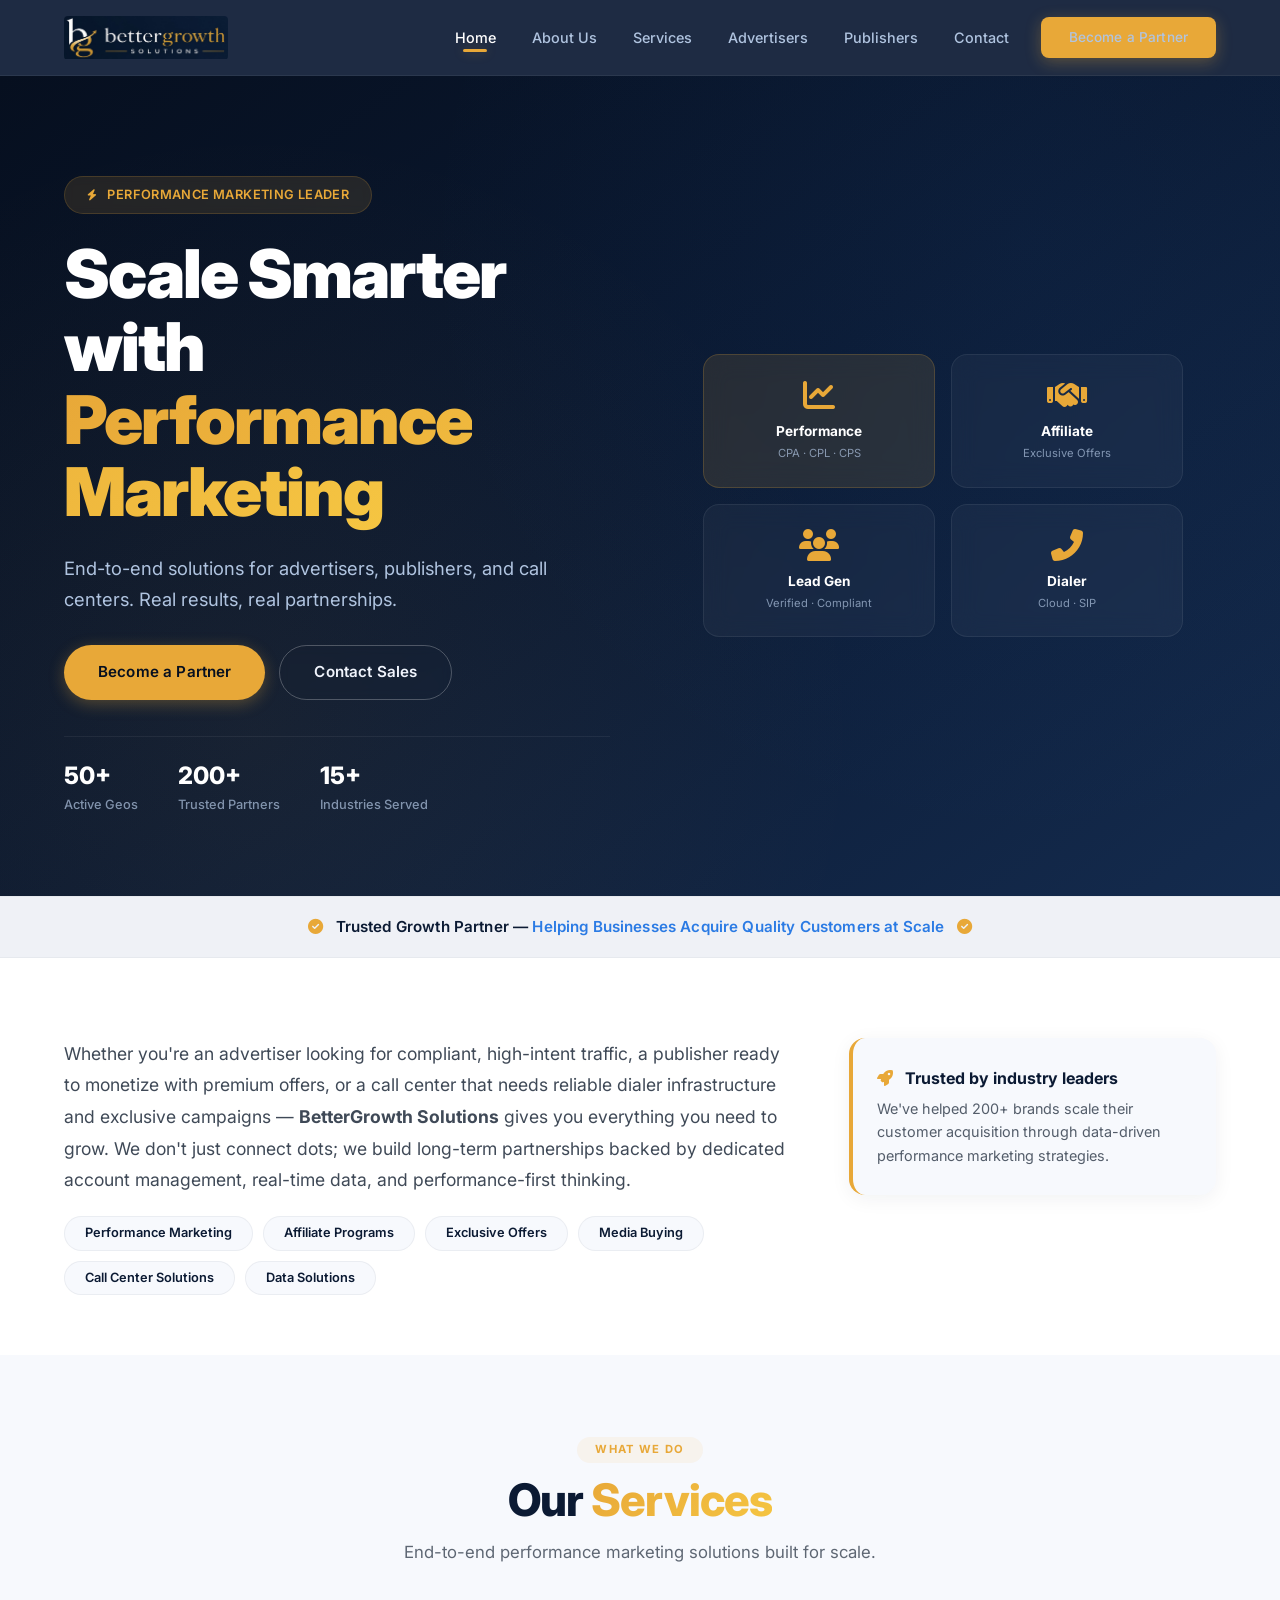
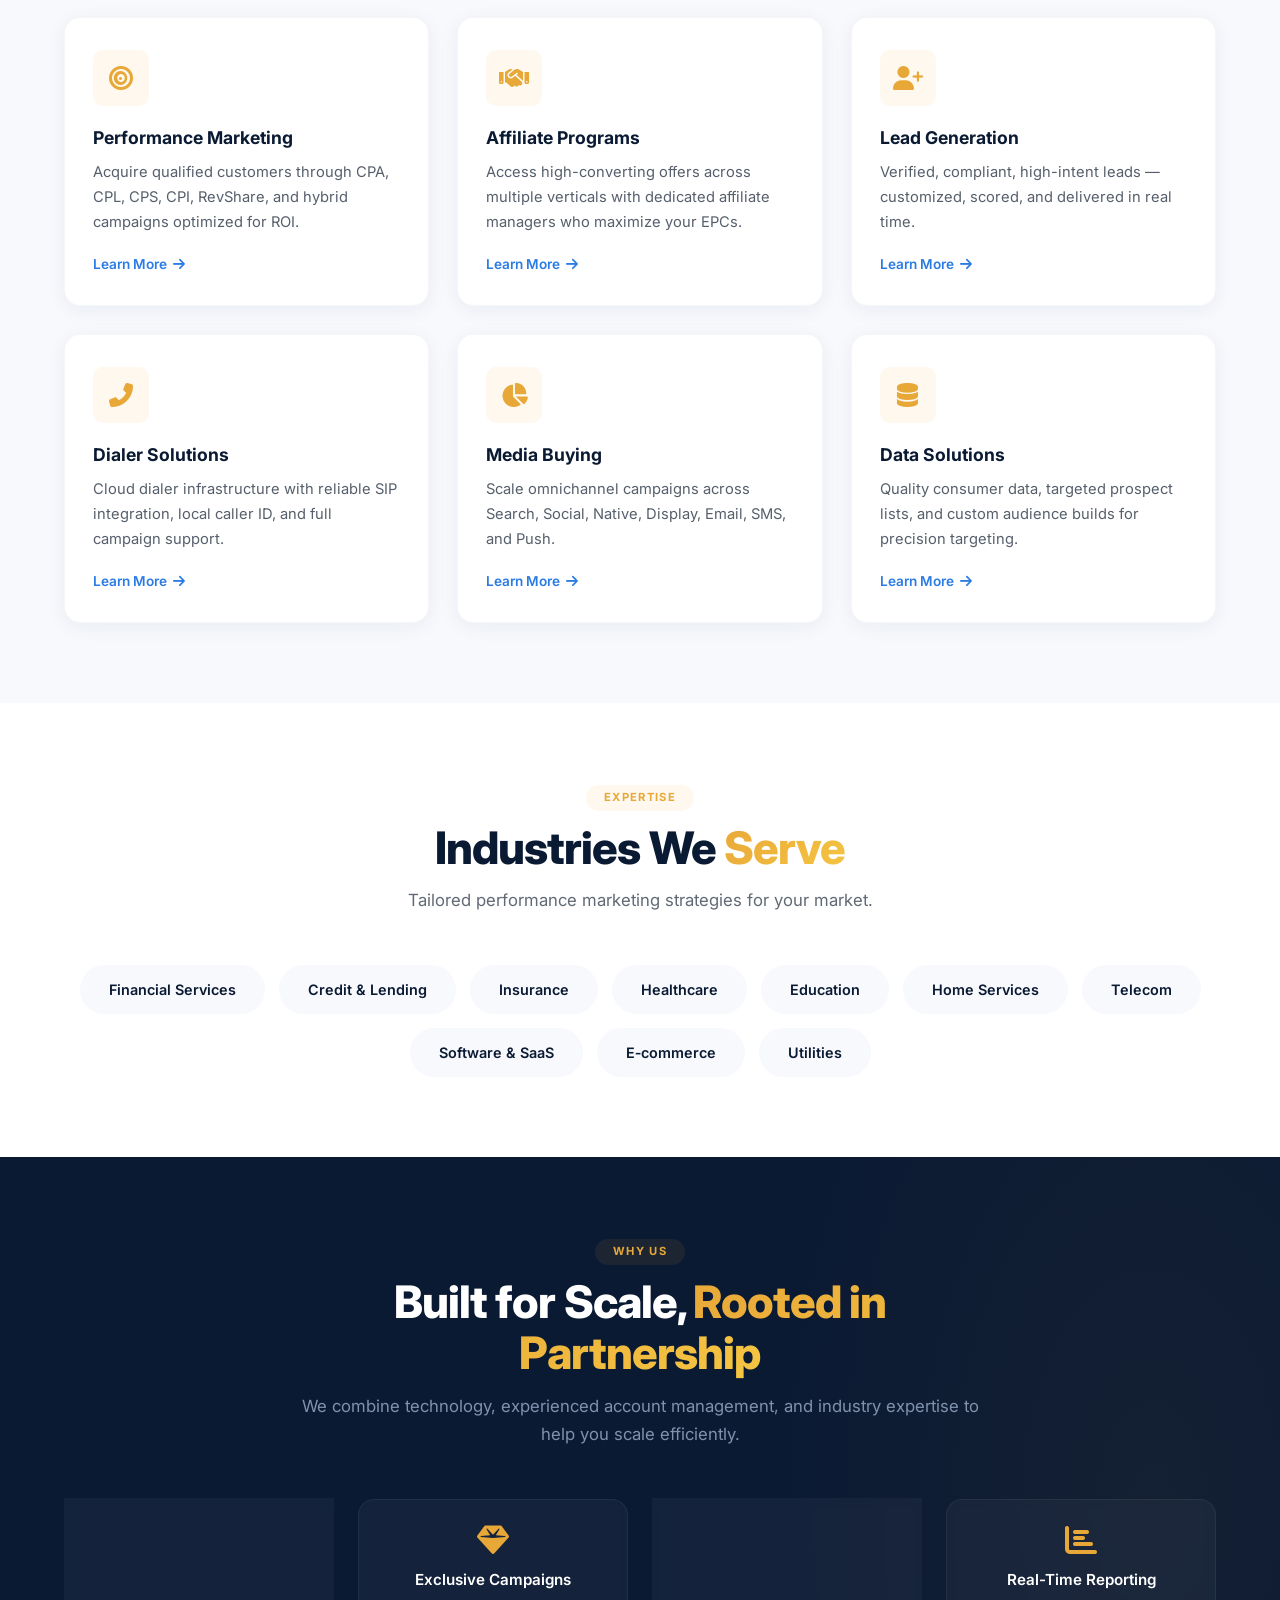
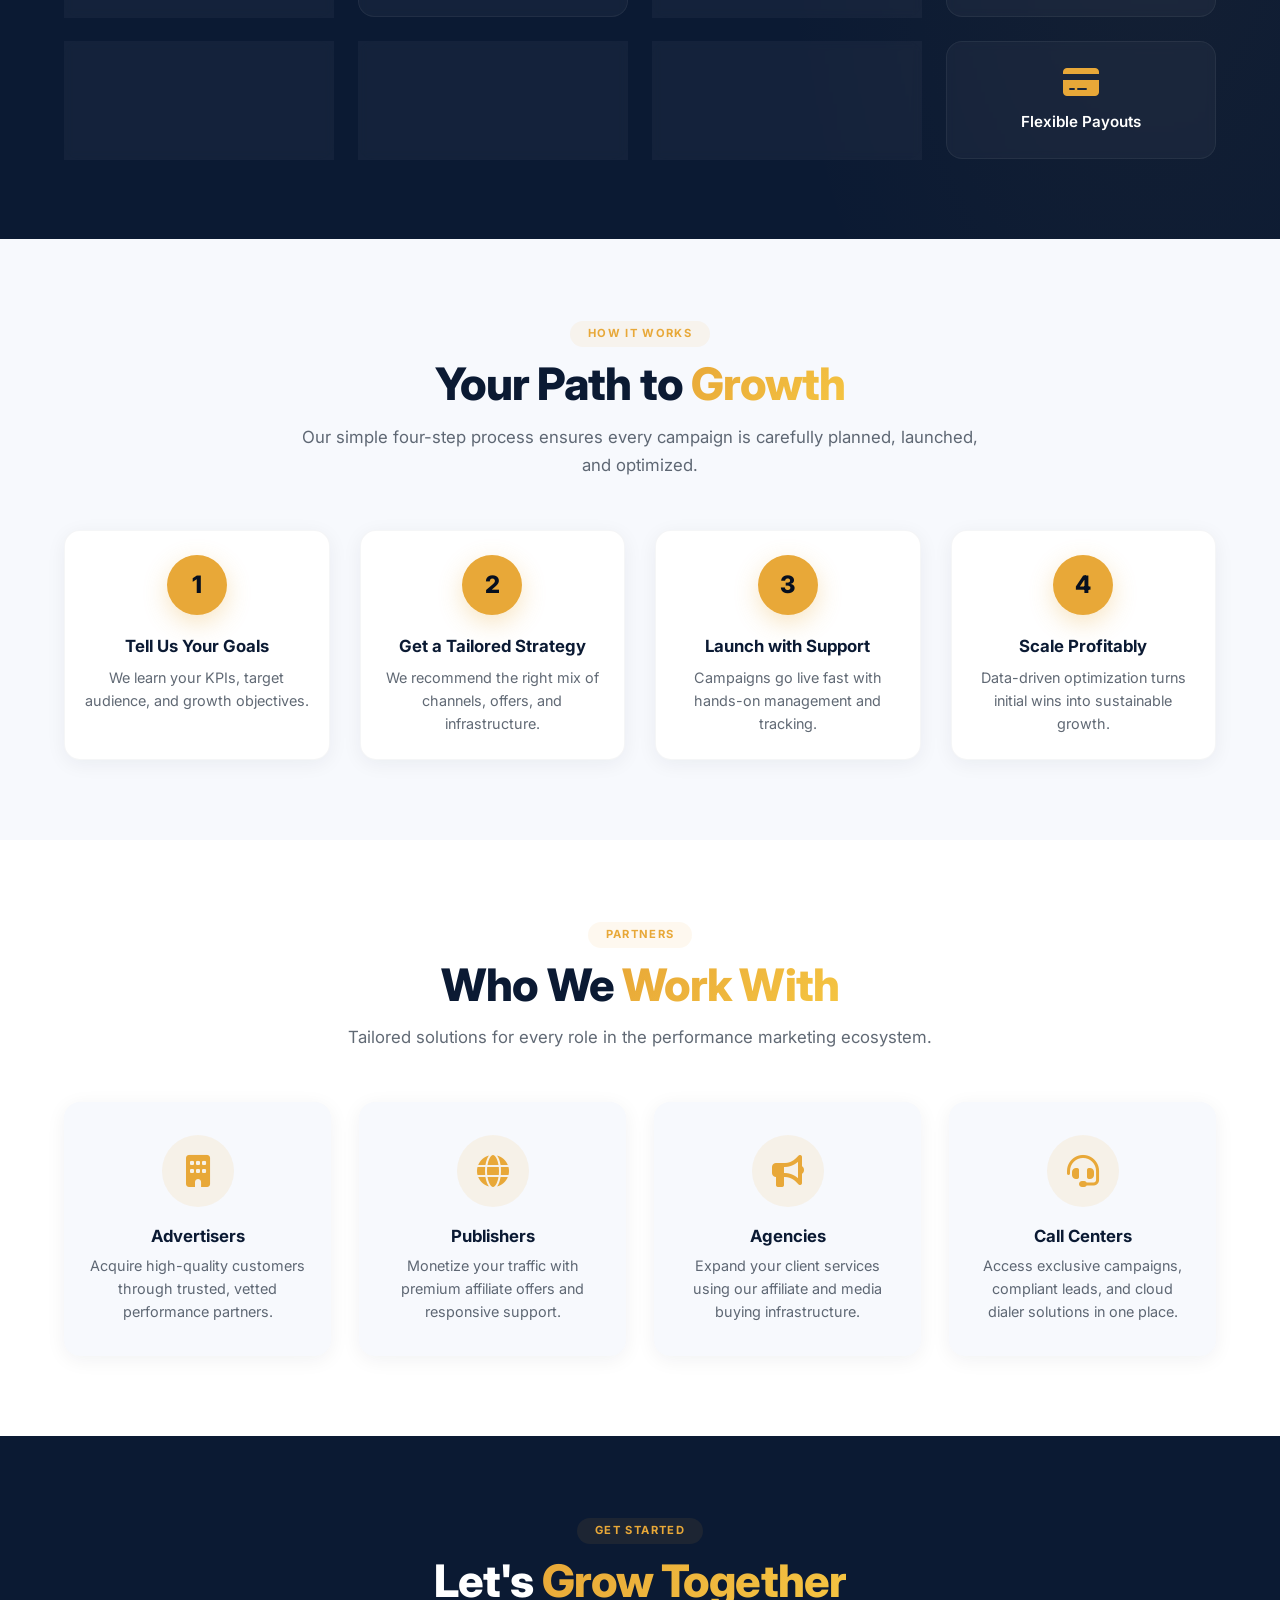
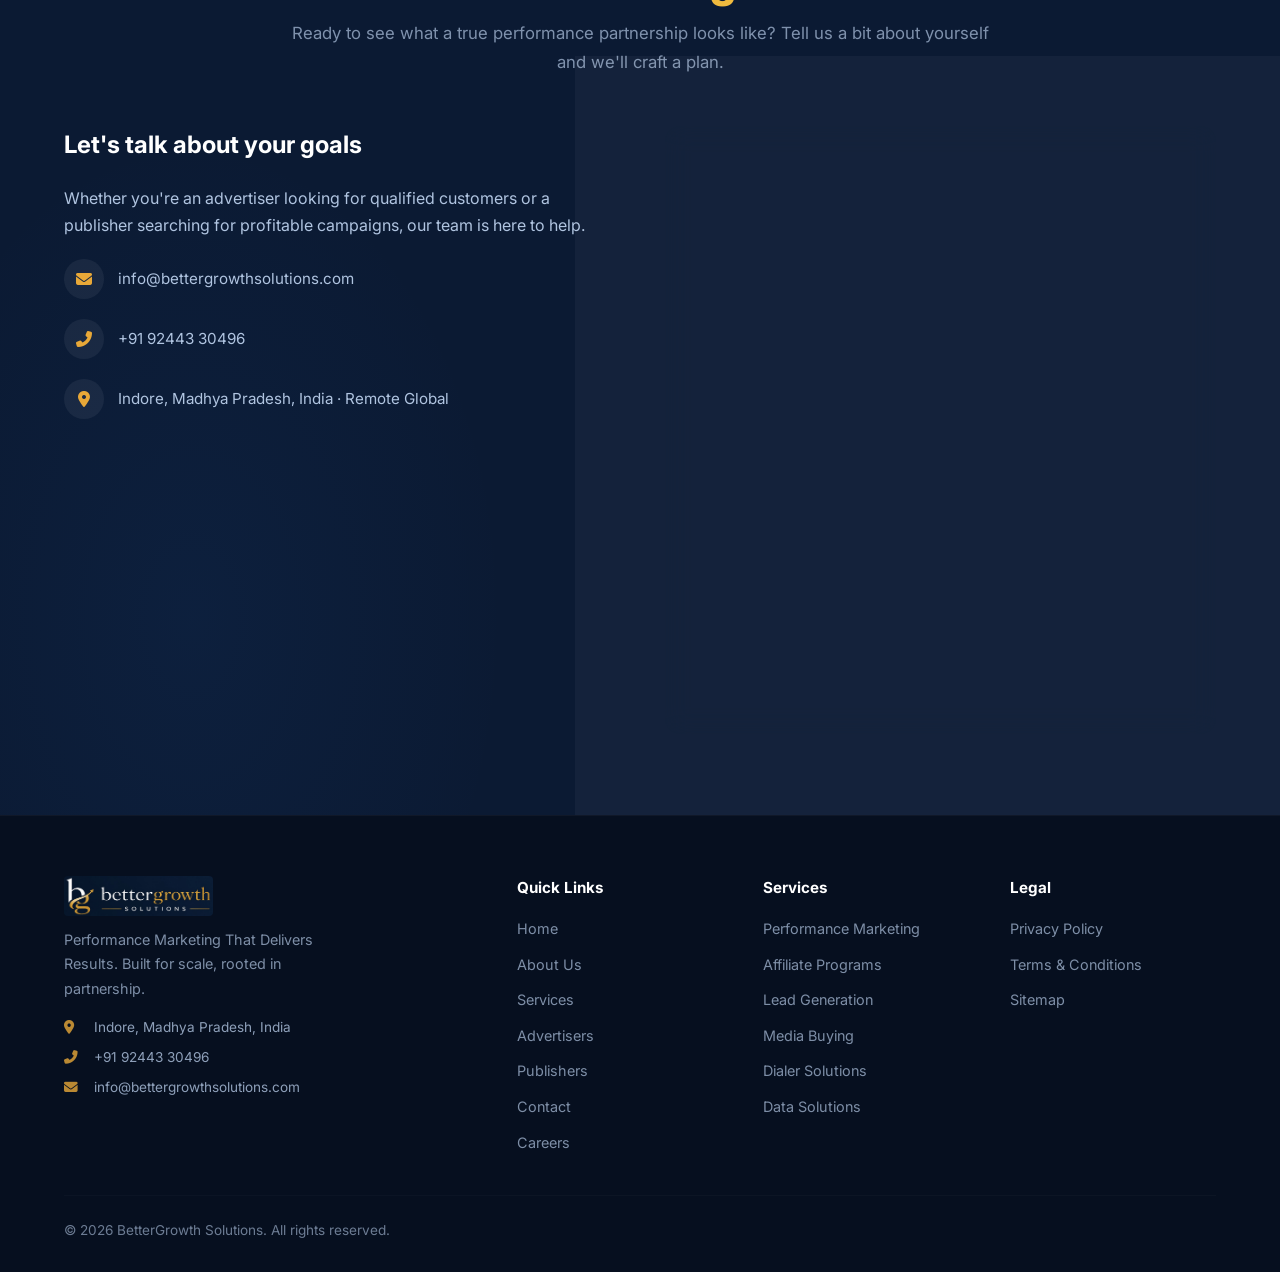
==== index.html @ 6a9c1a94 "Update index.html" ====
<!DOCTYPE html>
<html lang="en">
<head>
    <meta charset="UTF-8" />
    <meta name="viewport" content="width=device-width, initial-scale=1.0" />
    <title>Performance Marketing Agency | BetterGrowth Solutions – CPA, CPL, Lead Generation </title>
    <link rel="preconnect" href="https://fonts.googleapis.com" />
    


     <meta name="description" content="BetterGrowth Solutions is a performance marketing agency specializing in CPA, CPL, lead generation, affiliate programs, and media buying. Scale your customer acquisition with data-driven campaigns." />
    <meta name="keywords" content="performance marketing, CPA marketing, CPL campaigns, lead generation, affiliate marketing, media buying, digital marketing agency, customer acquisition, BetterGrowth Solutions" />
    <meta name="author" content="BetterGrowth Solutions" />
    <meta name="robots" content="index, follow, max-snippet:-1, max-image-preview:large, max-video-preview:-1" />
    
    <!-- ============================================================
    FONTS
    ============================================================ -->
    <link rel="preconnect" href="https://fonts.googleapis.com" />
    <link rel="preconnect" href="https://fonts.gstatic.com" crossorigin />
    <link href="https://fonts.googleapis.com/css2?family=Inter:opsz,wght@14..32,400;14..32,500;14..32,600;14..32,700;14..32,800;14..32,900&display=swap" rel="stylesheet" />
    <link rel="stylesheet" href="https://cdnjs.cloudflare.com/ajax/libs/font-awesome/6.5.0/css/all.min.css" />

    <!-- ============================================================
    FAVICON & THEME
    ============================================================ -->
    <link rel="icon" href="bettergrowthsolutions.jpg" type="image/jpeg" />
    <link rel="apple-touch-icon" href="bettergrowthsolutions.jpg" />
    <meta name="theme-color" content="#0f1f3d" />

    <!-- ============================================================
    OPEN GRAPH / SOCIAL
    ============================================================ -->
    <meta property="og:type" content="website" />
    <meta property="og:title" content="Free Credit Score Check & Adviser Match | BetterGrowth Solutions" />
    <meta property="og:description" content="Understand where your credit stands and get matched with the right adviser in minutes. Credit repair, debt settlement, and home services — USA & UK." />
    <meta property="og:url" content="https://bettergrowthsolutions.com/" />
    <meta property="og:site_name" content="BetterGrowth Solutions" />
    <meta property="og:image" content="https://bettergrowthsolutions.com/bettergrowthsolutions.jpg" />
    <meta property="og:image:width" content="1200" />
    <meta property="og:image:height" content="630" />
    <meta property="og:image:alt" content="BetterGrowth Solutions – Credit help made clear" />
    <meta property="og:locale" content="en_US" />
    <meta property="og:locale:alternate" content="en_GB" />

    <!-- ============================================================
    TWITTER / X CARD
    ============================================================ -->
    <meta name="twitter:card" content="summary_large_image" />
    <meta name="twitter:site" content="@BetterGrowthSolutions" />
    <meta name="twitter:title" content="Free Credit Score Check & Adviser Match | BetterGrowth Solutions" />
    <meta name="twitter:description" content="Check your credit score, explore repair options, and get matched with a dedicated adviser — free, fast, and available in the USA & UK." />
    <meta name="twitter:image" content="https://bettergrowthsolutions.com/og-image.jpg" />

    <!-- ============================================================
    GEO TARGETING (USA & UK)
    ============================================================ -->
    <meta name="geo.region" content="US" />
    <meta name="geo.placename" content="United States" />
    <meta name="ICBM" content="37.0902, -95.7129" />
    <meta name="geo.region" content="GB" />
    <meta name="geo.placename" content="United Kingdom" />
    <meta name="ICBM" content="55.3781, -3.4360" />

    <!-- ============================================================
    ALTERNATE LANGUAGES / REGIONS
    ============================================================ -->
    <link rel="alternate" hreflang="en-us" href="https://bettergrowthsolutions.com/" />
    <link rel="alternate" hreflang="en-gb" href="https://bettergrowthsolutions.com/uk/" />
    <link rel="alternate" hreflang="x-default" href="https://bettergrowthsolutions.com/" />

    <!-- ============================================================
    CANONICAL
    ============================================================ -->
    <link rel="canonical" href="https://bettergrowthsolutions.com/" />

    <!-- ============================================================
    ROBOTS
    ============================================================ -->
    <meta name="robots" content="index, follow, max-snippet:-1, max-image-preview:large, max-video-preview:-1" />
    <meta name="author" content="BetterGrowth Solutions" />

    <!-- ============================================================
    VERIFICATION
    ============================================================ -->
    <meta name="fo-verify" content="fa88e539-991d-445c-bbc4-5c7db0f1e27b" />

      <link rel="stylesheet" href="style.css" />

    <link rel="preconnect" href="https://fonts.gstatic.com" crossorigin />
    <link href="https://fonts.googleapis.com/css2?family=Inter:opsz,wght@14..32,400;14..32,500;14..32,600;14..32,700;14..32,800;14..32,900&display=swap" rel="stylesheet" />
    <link rel="stylesheet" href="https://cdnjs.cloudflare.com/ajax/libs/font-awesome/6.5.0/css/all.min.css" />
    <style>
       
    </style>
</head>
<body>

<!-- HEADER -->
<header class="header" id="header">
    <div class="container">
        <a href="index.html" class="logo">
            <img src="[data-uri]" alt="BetterGrowth Solutions" class="logo-img" style="height:44px;width:auto;display:block;object-fit:contain;" />
        </a>
        <nav class="nav">
            <ul class="nav-list" id="navList">
                <li><a href="index.html" class="active">Home</a></li>
                <li><a href="about">About Us</a></li>
                <li><a href="services">Services</a></li>
                <li><a href="advertisers">Advertisers</a></li>
                <li><a href="publishers">Publishers</a></li>
                <li><a href="contact">Contact</a></li>
                <li class="nav-cta"><a href="contact" class="btn btn-primary btn-sm">Become a Partner</a></li>
            </ul>
            <button class="hamburger" id="hamburger" aria-label="Toggle menu">
                <span></span><span></span><span></span>
            </button>
        </nav>
    </div>
</header>

<!-- HERO -->
<section class="hero">
    <div class="container">
        <div class="hero-content">
            <div class="hero-badge"><i class="fas fa-bolt"></i> Performance Marketing Leader</div>
            <h1>Scale Smarter with <br /><span class="highlight">Performance Marketing</span></h1>
            <p>End-to-end solutions for advertisers, publishers, and call centers. Real results, real partnerships.</p>
            <div class="hero-actions">
                <a href="contact" class="btn btn-primary">Become a Partner</a>
                <a href="contact" class="btn btn-secondary">Contact Sales</a>
            </div>
            <div class="hero-stats">
                <div class="stat"><span class="stat-number">50+</span><span class="stat-label">Active Geos</span></div>
                <div class="stat"><span class="stat-number">200+</span><span class="stat-label">Trusted Partners</span></div>
                <div class="stat"><span class="stat-number">15+</span><span class="stat-label">Industries Served</span></div>
            </div>
        </div>
        <div class="hero-visual">
            <div class="hero-grid">
                <div class="grid-item accent"><i class="fas fa-chart-line"></i><h4>Performance</h4><p>CPA · CPL · CPS</p></div>
                <div class="grid-item"><i class="fas fa-handshake"></i><h4>Affiliate</h4><p>Exclusive Offers</p></div>
                <div class="grid-item"><i class="fas fa-users"></i><h4>Lead Gen</h4><p>Verified · Compliant</p></div>
                <div class="grid-item"><i class="fas fa-phone-alt"></i><h4>Dialer</h4><p>Cloud · SIP</p></div>
            </div>
        </div>
    </div>
</section>

<!-- TRUST BAR -->
<div class="trust-bar">
    <div class="container">
        <p><i class="fas fa-check-circle"></i> Trusted Growth Partner — <span>Helping Businesses Acquire Quality Customers at Scale</span> <i class="fas fa-check-circle"></i></p>
    </div>
</div>

<!-- INTRO -->
<section class="intro-block reveal">
    <div class="container">
        <div class="intro-grid">
            <div>
                <p>Whether you're an advertiser looking for compliant, high-intent traffic, a publisher ready to monetize with premium offers, or a call center that needs reliable dialer infrastructure and exclusive campaigns — <strong>BetterGrowth Solutions</strong> gives you everything you need to grow. We don't just connect dots; we build long-term partnerships backed by dedicated account management, real-time data, and performance-first thinking.</p>
                <div class="intro-tags">
                    <span>Performance Marketing</span><span>Affiliate Programs</span><span>Exclusive Offers</span>
                    <span>Media Buying</span><span>Call Center Solutions</span><span>Data Solutions</span>
                </div>
            </div>
            <div class="side-feature">
                <h4><i class="fas fa-rocket" style="color:var(--accent);margin-right:8px;"></i> Trusted by industry leaders</h4>
                <p>We've helped 200+ brands scale their customer acquisition through data-driven performance marketing strategies.</p>
            </div>
        </div>
    </div>
</section>

<!-- SERVICES -->
<section class="services" id="services">
    <div class="container">
        <div class="section-header reveal">
            <span class="label">What We Do</span>
            <h2>Our <span class="highlight">Services</span></h2>
            <p>End-to-end performance marketing solutions built for scale.</p>
        </div>
        <div class="services-grid">
            <div class="service-card reveal reveal-delay-1">
                <div class="icon"><i class="fas fa-bullseye"></i></div>
                <h3>Performance Marketing</h3>
                <p>Acquire qualified customers through CPA, CPL, CPS, CPI, RevShare, and hybrid campaigns optimized for ROI.</p>
                <a href="services" class="learn-more">Learn More <i class="fas fa-arrow-right"></i></a>
            </div>
            <div class="service-card reveal reveal-delay-2">
                <div class="icon"><i class="fas fa-handshake"></i></div>
                <h3>Affiliate Programs</h3>
                <p>Access high-converting offers across multiple verticals with dedicated affiliate managers who maximize your EPCs.</p>
                <a href="services" class="learn-more">Learn More <i class="fas fa-arrow-right"></i></a>
            </div>
            <div class="service-card reveal reveal-delay-3">
                <div class="icon"><i class="fas fa-user-plus"></i></div>
                <h3>Lead Generation</h3>
                <p>Verified, compliant, high-intent leads — customized, scored, and delivered in real time.</p>
                <a href="services" class="learn-more">Learn More <i class="fas fa-arrow-right"></i></a>
            </div>
            <div class="service-card reveal reveal-delay-1">
                <div class="icon"><i class="fas fa-phone-alt"></i></div>
                <h3>Dialer Solutions</h3>
                <p>Cloud dialer infrastructure with reliable SIP integration, local caller ID, and full campaign support.</p>
                <a href="services" class="learn-more">Learn More <i class="fas fa-arrow-right"></i></a>
            </div>
            <div class="service-card reveal reveal-delay-2">
                <div class="icon"><i class="fas fa-chart-pie"></i></div>
                <h3>Media Buying</h3>
                <p>Scale omnichannel campaigns across Search, Social, Native, Display, Email, SMS, and Push.</p>
                <a href="services" class="learn-more">Learn More <i class="fas fa-arrow-right"></i></a>
            </div>
            <div class="service-card reveal reveal-delay-3">
                <div class="icon"><i class="fas fa-database"></i></div>
                <h3>Data Solutions</h3>
                <p>Quality consumer data, targeted prospect lists, and custom audience builds for precision targeting.</p>
                <a href="services" class="learn-more">Learn More <i class="fas fa-arrow-right"></i></a>
            </div>
        </div>
    </div>
</section>

<!-- INDUSTRIES -->
<section class="industries">
    <div class="container">
        <div class="section-header reveal">
            <span class="label">Expertise</span>
            <h2>Industries We <span class="highlight">Serve</span></h2>
            <p>Tailored performance marketing strategies for your market.</p>
        </div>
        <div class="industries-grid reveal">
            <span class="ind-item">Financial Services</span><span class="ind-item">Credit &amp; Lending</span>
            <span class="ind-item">Insurance</span><span class="ind-item">Healthcare</span>
            <span class="ind-item">Education</span><span class="ind-item">Home Services</span>
            <span class="ind-item">Telecom</span><span class="ind-item">Software &amp; SaaS</span>
            <span class="ind-item">E‑commerce</span><span class="ind-item">Utilities</span>
        </div>
    </div>
</section>

<!-- WHY -->
<section class="why">
    <div class="container">
        <div class="section-header reveal">
            <span class="label">Why Us</span>
            <h2>Built for Scale, <span class="highlight">Rooted in Partnership</span></h2>
            <p>We combine technology, experienced account management, and industry expertise to help you scale efficiently.</p>
        </div>
        <div class="why-grid">
            <div class="why-item reveal reveal-delay-1"><i class="fas fa-user-tie"></i><h4>Dedicated Account Managers</h4></div>
            <div class="why-item reveal reveal-delay-2"><i class="fas fa-gem"></i><h4>Exclusive Campaigns</h4></div>
            <div class="why-item reveal reveal-delay-3"><i class="fas fa-tachometer-alt"></i><h4>Fast Campaign Approvals</h4></div>
            <div class="why-item reveal reveal-delay-4"><i class="fas fa-chart-bar"></i><h4>Real-Time Reporting</h4></div>
            <div class="why-item reveal reveal-delay-5"><i class="fas fa-globe-americas"></i><h4>Global Traffic · 50+ Geos</h4></div>
            <div class="why-item reveal reveal-delay-1"><i class="fas fa-hand-holding-heart"></i><h4>Long-Term Partnerships</h4></div>
            <div class="why-item reveal reveal-delay-2"><i class="fas fa-shield-alt"></i><h4>Compliance Focus</h4></div>
            <div class="why-item reveal reveal-delay-3"><i class="fas fa-credit-card"></i><h4>Flexible Payouts</h4></div>
        </div>
    </div>
</section>

<!-- PROCESS -->
<section class="process">
    <div class="container">
        <div class="section-header reveal">
            <span class="label">How It Works</span>
            <h2>Your Path to <span class="highlight">Growth</span></h2>
            <p>Our simple four-step process ensures every campaign is carefully planned, launched, and optimized.</p>
        </div>
        <div class="process-steps">
            <div class="step reveal reveal-delay-1"><div class="step-number">1</div><h4>Tell Us Your Goals</h4><p>We learn your KPIs, target audience, and growth objectives.</p></div>
            <div class="step reveal reveal-delay-2"><div class="step-number">2</div><h4>Get a Tailored Strategy</h4><p>We recommend the right mix of channels, offers, and infrastructure.</p></div>
            <div class="step reveal reveal-delay-3"><div class="step-number">3</div><h4>Launch with Support</h4><p>Campaigns go live fast with hands-on management and tracking.</p></div>
            <div class="step reveal reveal-delay-4"><div class="step-number">4</div><h4>Scale Profitably</h4><p>Data-driven optimization turns initial wins into sustainable growth.</p></div>
        </div>
    </div>
</section>

<!-- WHO -->
<section class="who">
    <div class="container">
        <div class="section-header reveal">
            <span class="label">Partners</span>
            <h2>Who We <span class="highlight">Work With</span></h2>
            <p>Tailored solutions for every role in the performance marketing ecosystem.</p>
        </div>
        <div class="who-grid">
            <div class="who-card reveal reveal-delay-1"><div class="avatar"><i class="fas fa-building"></i></div><h4>Advertisers</h4><p>Acquire high-quality customers through trusted, vetted performance partners.</p></div>
            <div class="who-card reveal reveal-delay-2"><div class="avatar"><i class="fas fa-globe"></i></div><h4>Publishers</h4><p>Monetize your traffic with premium affiliate offers and responsive support.</p></div>
            <div class="who-card reveal reveal-delay-3"><div class="avatar"><i class="fas fa-bullhorn"></i></div><h4>Agencies</h4><p>Expand your client services using our affiliate and media buying infrastructure.</p></div>
            <div class="who-card reveal reveal-delay-4"><div class="avatar"><i class="fas fa-headset"></i></div><h4>Call Centers</h4><p>Access exclusive campaigns, compliant leads, and cloud dialer solutions in one place.</p></div>
        </div>
    </div>
</section>

<!-- CONTACT -->
<section class="contact" id="contact">
    <div class="container">
        <div class="section-header reveal">
            <span class="label">Get Started</span>
            <h2>Let's <span class="highlight">Grow Together</span></h2>
            <p>Ready to see what a true performance partnership looks like? Tell us a bit about yourself and we'll craft a plan.</p>
        </div>
        <div class="contact-wrapper">
            <div class="contact-info reveal">
                <h3>Let's talk about your goals</h3>
                <p>Whether you're an advertiser looking for qualified customers or a publisher searching for profitable campaigns, our team is here to help.</p>
                <div class="detail"><i class="fas fa-envelope"></i><span>info@bettergrowthsolutions.com</span></div>
             <div class="detail"><i class="fas fa-phone-alt"></i><span>+91 92443 30496</span></div>  
                <div class="detail"><i class="fas fa-map-marker-alt"></i><span>Indore, Madhya Pradesh, India · Remote Global</span></div>
            </div>


            <form action="https://api.web3forms.com/submit" method="POST" class="contact-form reveal reveal-delay-2" id="contactForm">
    <!-- Web3Forms Access Key -->
    <input type="hidden" name="access_key" value="a33b32fe-3472-474f-b459-397c5e6224bb" />
    
    <!-- Honeypot (anti-spam) -->
    <input type="checkbox" name="botcheck" style="display:none;" />

                <div class="form-row">
                    <div class="form-group"><label for="fullName">Full Name</label><input type="text" id="fullName" placeholder="John Doe" required /></div>
                    <div class="form-group"><label for="companyName">Company Name</label><input type="text" id="companyName" placeholder="Your Company" /></div>
                </div>
                <div class="form-row">
                    <div class="form-group"><label for="email">Business Email</label><input type="email" id="email" placeholder="john@company.com" required /></div>
                    <div class="form-group"><label for="phone">Phone Number</label><input type="tel" id="phone" placeholder="+1 (555) 000‑0000" /></div>
                </div>
                <div class="form-row">
                    <div class="form-group"><label for="website">Website</label><input type="text" id="website" placeholder="https://yourcompany.com" /></div>
                    <div class="form-group">
                        <label for="country">Country</label>
                        <select id="country">
                            <option value="">Select Country</option>
                            <option value="US">United States</option><option value="CA">Canada</option>
                            <option value="UK">United Kingdom</option><option value="DE">Germany</option>
                            <option value="FR">France</option><option value="AU">Australia</option>
                            <option value="IN">India</option><option value="Other">Other</option>
                        </select>
                    </div>
                </div>
                <div class="form-group">
                    <label for="businessType">I am a:</label>
                    <select id="businessType">
                        <option value="">Select one…</option>
                        <option value="advertiser">Advertiser</option><option value="affiliate">Affiliate</option>
                        <option value="publisher">Publisher</option><option value="agency">Agency</option>
                        <option value="call-center">Call Center</option><option value="media-buyer">Media Buyer</option>
                        <option value="other">Other</option>
                    </select>
                </div>
                <div class="form-group"><label for="message">Message</label><textarea id="message" placeholder="Tell us about your goals, target audience, or any specific requirements…"></textarea></div>
                <button type="submit" class="btn btn-primary">Get Started <i class="fas fa-arrow-right"></i></button>
            </form>
        </div>
    </div>
</section>

<!-- FOOTER -->
<footer class="footer">
    <div class="container">
        <div class="footer-grid">
            <div class="footer-brand">
                <a href="index.html" class="logo">
                    <img src="[data-uri]" alt="BetterGrowth Solutions" class="logo-img" style="height:40px;width:auto;display:block;object-fit:contain;" />
                </a>
                <p>Performance Marketing That Delivers Results. Built for scale, rooted in partnership.</p>
                 <div class="footer-contact-info">
                        <div class="contact-item"><i class="fas fa-map-marker-alt"></i><span>Indore, Madhya Pradesh, India</span></div>
               <div class="contact-item"><i class="fas fa-phone-alt"></i><span>+91 92443 30496</span></div>
                        <div class="contact-item"><i class="fas fa-envelope"></i><span>info@bettergrowthsolutions.com</span></div>
                    </div>
            </div>
            
            <div class="footer-col">
                <h4>Quick Links</h4>
                <ul>
                    <li><a href="index.html">Home</a></li><li><a href="about">About Us</a></li>
                    <li><a href="services">Services</a></li><li><a href="advertisers">Advertisers</a></li>
                    <li><a href="publishers">Publishers</a></li><li><a href="contact">Contact</a></li>
                    <li><a href="careers">Careers</a></li>
                </ul>
            </div>
            <div class="footer-col">
                <h4>Services</h4>
                <ul>
                    <li><a href="services.">Performance Marketing</a></li><li><a href="services.">Affiliate Programs</a></li>
                    <li><a href="services">Lead Generation</a></li><li><a href="services">Media Buying</a></li>
                    <li><a href="services">Dialer Solutions</a></li><li><a href="services">Data Solutions</a></li>
                </ul>
            </div>
            <div class="footer-col">
                <h4>Legal</h4>
                <ul><li><a href="privacy-policy">Privacy Policy</a></li><li><a href="terms-and-conditions">Terms &amp; Conditions</a></li><li><a href="sitemap">Sitemap</a></li></ul>
            </div>
        </div>
        <div class="footer-bottom">
            <span>&copy; 2026 BetterGrowth Solutions. All rights reserved.</span>
            <div class="footer-socials">

                <!-- Social Media
                <a href="#" aria-label="LinkedIn"><i class="fab fa-linkedin-in"></i></a>
                <a href="#" aria-label="Facebook"><i class="fab fa-facebook-f"></i></a>
                <a href="#" aria-label="X"><i class="fab fa-x-twitter"></i></a>
                -->
            </div>
        </div>
    </div>
</footer>


<!-- ============================================================
     JSON-LD STRUCTURED DATA - BetterGrowth Solutions
     ============================================================ -->

<!-- 1. ORGANIZATION -->
<script type="application/ld+json">
{
  "@context": "https://schema.org",
  "@type": "Organization",
  "@id": "https://bettergrowthsolutions.com/#organization",
  "name": "BetterGrowth Solutions",
  "url": "https://bettergrowthsolutions.com/",
  "logo": {
    "@type": "ImageObject",
    "url": "https://bettergrowthsolutions.com/bettergrowthsolutions.jpg",
    "width": 400,
    "height": 120
  },
  "description": "Performance marketing solutions for advertisers, publishers, agencies, and call centers. CPA, CPL, CPS, RevShare, and hybrid campaigns.",
  "email": "info@bettergrowthsolutions.com",
  "telephone": "",
  "address": {
    "@type": "PostalAddress",
    "addressLocality": "Indore",
    "addressRegion": "Madhya Pradesh",
    "addressCountry": "IN"
  },
  "contactPoint": {
    "@type": "ContactPoint",
    "telephone": "",
    "contactType": "sales",
    "email": "info@bettergrowthsolutions.com",
    "availableLanguage": ["English", "Hindi"]
  },
  "sameAs": [
    "https://www.linkedin.com/company/bettergrowthsolutions",
    "https://twitter.com/BetterGrowthSol",
    "https://www.facebook.com/BetterGrowthSolutions"
  ]
}
</script>

<!-- 2. WEBSITE -->
<script type="application/ld+json">
{
  "@context": "https://schema.org",
  "@type": "WebSite",
  "@id": "https://bettergrowthsolutions.com/#website",
  "url": "https://bettergrowthsolutions.com/",
  "name": "BetterGrowth Solutions",
  "description": "Performance marketing solutions for advertisers, publishers, and call centers. Scale your business with CPA, CPL, CPS, RevShare, and media buying.",
  "publisher": {
    "@id": "https://bettergrowthsolutions.com/#organization"
  },
  "inLanguage": "en-US",
  "potentialAction": {
    "@type": "SearchAction",
    "target": {
      "@type": "EntryPoint",
      "urlTemplate": "https://bettergrowthsolutions.com/?s={search_term_string}"
    },
    "query-input": "required name=search_term_string"
  }
}
</script>

<!-- 3. WEBPAGE (Homepage) -->
<script type="application/ld+json">
{
  "@context": "https://schema.org",
  "@type": "WebPage",
  "@id": "https://bettergrowthsolutions.com/#webpage",
  "url": "https://bettergrowthsolutions.com/",
  "name": "Performance Marketing Agency | BetterGrowth Solutions",
  "description": "Scale your business with performance marketing. CPA, CPL, CPS, RevShare campaigns for advertisers, publishers, agencies, and call centers.",
  "isPartOf": {
    "@id": "https://bettergrowthsolutions.com/#website"
  },
  "about": {
    "@id": "https://bettergrowthsolutions.com/#organization"
  },
  "inLanguage": "en-US",
  "breadcrumb": {
    "@type": "BreadcrumbList",
    "itemListElement": [
      {
        "@type": "ListItem",
        "position": 1,
        "name": "Home",
        "item": "https://bettergrowthsolutions.com/"
      }
    ]
  }
}
</script>

<!-- 4. BREADCRUMB LIST -->
<script type="application/ld+json">
{
  "@context": "https://schema.org",
  "@type": "BreadcrumbList",
  "itemListElement": [
    {
      "@type": "ListItem",
      "position": 1,
      "name": "Home",
      "item": "https://bettergrowthsolutions.com/"
    },
    {
      "@type": "ListItem",
      "position": 2,
      "name": "Services",
      "item": "https://bettergrowthsolutions.com/services"
    },
    {
      "@type": "ListItem",
      "position": 3,
      "name": "Advertisers",
      "item": "https://bettergrowthsolutions.com/advertisers"
    },
    {
      "@type": "ListItem",
      "position": 4,
      "name": "Publishers",
      "item": "https://bettergrowthsolutions.com/publishers"
    },
    {
      "@type": "ListItem",
      "position": 5,
      "name": "Contact",
      "item": "https://bettergrowthsolutions.com/contact"
    }
  ]
}
</script>

<!-- 5. LOCAL BUSINESS -->
<script type="application/ld+json">
{
  "@context": "https://schema.org",
  "@type": "LocalBusiness",
  "@id": "https://bettergrowthsolutions.com/#localbusiness",
  "name": "BetterGrowth Solutions",
  "description": "Performance marketing agency specializing in affiliate marketing, lead generation, media buying, dialer solutions, and data services.",
  "url": "https://bettergrowthsolutions.com/",
  "telephone": "+91-9754007756",
  "email": "info@bettergrowthsolutions.com",
  "address": {
    "@type": "PostalAddress",
    "addressLocality": "Indore",
    "addressRegion": "Madhya Pradesh",
    "addressCountry": "IN"
  },
  "openingHours": "Mo-Fr 09:00-18:00",
  "priceRange": "$$",
  "image": "https://bettergrowthsolutions.com/bettergrowthsolutions.jpg"
}
</script>

<!-- 6. SERVICES (Performance Marketing) -->
<script type="application/ld+json">
{
  "@context": "https://schema.org",
  "@type": "Service",
  "@id": "https://bettergrowthsolutions.com/service",
  "name": "Performance Marketing Services",
  "description": "Full-service performance marketing solutions including CPA, CPL, CPS, CPI, RevShare, and hybrid campaigns optimized for ROI.",
  "provider": {
    "@id": "https://bettergrowthsolutions.com/#organization"
  },
  "serviceType": [
    "Performance Marketing",
    "Affiliate Programs",
    "Lead Generation",
    "Media Buying",
    "Dialer Solutions",
    "Data Solutions"
  ],
  "offers": {
    "@type": "Offer",
    "price": "Varies",
    "priceCurrency": "USD"
  },
  "areaServed": [
    {
      "@type": "Country",
      "name": "United States"
    },
    {
      "@type": "Country",
      "name": "Canada"
    },
    {
      "@type": "Country",
      "name": "United Kingdom"
    },
    {
      "@type": "Country",
      "name": "Australia"
    },
    {
      "@type": "Country",
      "name": "India"
    }
  ]
}
</script>

<!-- 7. FAQ PAGE (Based on common questions) -->
<script type="application/ld+json">
{
  "@context": "https://schema.org",
  "@type": "FAQPage",
  "mainEntity": [
    {
      "@type": "Question",
      "name": "What is performance marketing?",
      "acceptedAnswer": {
        "@type": "Answer",
        "text": "Performance marketing is a results-driven advertising approach where advertisers pay only for specific actions like leads, sales, clicks, or installs. Common models include CPA, CPL, CPS, CPI, and RevShare."
      }
    },
    {
      "@type": "Question",
      "name": "What services does BetterGrowth Solutions offer?",
      "acceptedAnswer": {
        "@type": "Answer",
        "text": "We offer Performance Marketing, Affiliate Programs, Lead Generation, Media Buying, Dialer Solutions, and Data Solutions for advertisers, publishers, agencies, and call centers."
      }
    },
    {
      "@type": "Question",
      "name": "Who can become a partner with BetterGrowth Solutions?",
      "acceptedAnswer": {
        "@type": "Answer",
        "text": "We work with advertisers looking for quality leads, publishers and affiliates seeking high-converting offers, agencies needing performance marketing infrastructure, and call centers requiring dialer solutions."
      }
    },
    {
      "@type": "Question",
      "name": "What industries does BetterGrowth Solutions serve?",
      "acceptedAnswer": {
        "@type": "Answer",
        "text": "We serve Financial Services, Credit & Lending, Insurance, Healthcare, Education, Home Services, Telecom, Software & SaaS, E-commerce, and Utilities."
      }
    },
    {
      "@type": "Question",
      "name": "How do I get started with BetterGrowth Solutions?",
      "acceptedAnswer": {
        "@type": "Answer",
        "text": "Simply contact us through our website, tell us your goals, and we'll build a tailored performance marketing strategy. We handle everything from campaign setup to optimization and scaling."
      }
    }
  ]
}
</script>

<!-- 8. ITEM LIST (Services) -->
<script type="application/ld+json">
{
  "@context": "https://schema.org",
  "@type": "ItemList",
  "itemListElement": [
    {
      "@type": "ListItem",
      "position": 1,
      "item": {
        "@type": "Service",
        "name": "Performance Marketing",
        "description": "Acquire qualified customers through CPA, CPL, CPS, CPI, RevShare, and hybrid campaigns optimized for ROI."
      }
    },
    {
      "@type": "ListItem",
      "position": 2,
      "item": {
        "@type": "Service",
        "name": "Affiliate Programs",
        "description": "Access high-converting offers across multiple verticals with dedicated affiliate managers who maximize your EPCs."
      }
    },
    {
      "@type": "ListItem",
      "position": 3,
      "item": {
        "@type": "Service",
        "name": "Lead Generation",
        "description": "Verified, compliant, high-intent leads — customized, scored, and delivered in real time."
      }
    },
    {
      "@type": "ListItem",
      "position": 4,
      "item": {
        "@type": "Service",
        "name": "Dialer Solutions",
        "description": "Cloud dialer infrastructure with reliable SIP integration, local caller ID, and full campaign support."
      }
    },
    {
      "@type": "ListItem",
      "position": 5,
      "item": {
        "@type": "Service",
        "name": "Media Buying",
        "description": "Scale omnichannel campaigns across Search, Social, Native, Display, Email, SMS, and Push."
      }
    },
    {
      "@type": "ListItem",
      "position": 6,
      "item": {
        "@type": "Service",
        "name": "Data Solutions",
        "description": "Quality consumer data, targeted prospect lists, and custom audience builds for precision targeting."
      }
    }
  ]
}
</script>

<!-- 9. CONTACT POINT -->
<script type="application/ld+json">
{
  "@context": "https://schema.org",
  "@type": "ContactPoint",
  "@id": "https://bettergrowthsolutions.com/contact",
  "contactType": "sales",
  "telephone": "+91-92443 30496",
  "email": "info@bettergrowthsolutions.com",
  "availableLanguage": ["English", "Hindi"],
  "contactOption": "TollFree",
  "areaServed": ["US", "CA", "UK", "AU", "IN"]
}
</script>
<script>
(function() {
    'use strict';

    // ============================================================
    // HAMBURGER MENU
    // ============================================================
    const hamburger = document.getElementById('hamburger');
    const navList = document.getElementById('navList');

    if (hamburger && navList) {
        hamburger.addEventListener('click', function() {
            this.classList.toggle('open');
            navList.classList.toggle('open');
        });

        document.querySelectorAll('.nav-list a').forEach(link => {
            link.addEventListener('click', function() {
                hamburger.classList.remove('open');
                navList.classList.remove('open');
            });
        });
    }

    // ============================================================
    // HEADER SCROLL EFFECT
    // ============================================================
    const header = document.getElementById('header');
    if (header) {
        window.addEventListener('scroll', function() {
            header.classList.toggle('scrolled', window.pageYOffset > 30);
        });
    }

    // ============================================================
    // SCROLL REVEAL ANIMATIONS
    // ============================================================
    const revealElements = document.querySelectorAll('.reveal');
    if (revealElements.length > 0) {
        const observer = new IntersectionObserver((entries) => {
            entries.forEach(entry => {
                if (entry.isIntersecting) {
                    entry.target.classList.add('visible');
                }
            });
        }, { threshold: 0.10, rootMargin: '0px 0px -40px 0px' });
        revealElements.forEach(el => observer.observe(el));
    }

    // ============================================================
    // CONTACT FORM HANDLER (Web3Forms API)
    // ============================================================
    const form = document.getElementById('contactForm');
    const submitBtn = document.getElementById('submitBtn');

    if (form && submitBtn) {
        form.addEventListener('submit', async function(e) {
            e.preventDefault();

            // Simple validation
            const name = document.getElementById('fullName')?.value.trim();
            const email = document.getElementById('email')?.value.trim();

            if (!name) {
                alert('Please fill in your full name.');
                document.getElementById('fullName')?.focus();
                return;
            }
            if (!email) {
                alert('Please fill in your business email.');
                document.getElementById('email')?.focus();
                return;
            }
            if (!email.includes('@') || !email.includes('.')) {
                alert('Please enter a valid email address.');
                document.getElementById('email')?.focus();
                return;
            }

            const formData = new FormData(form);
            const originalText = submitBtn.innerHTML;

            // Show loading state
            submitBtn.innerHTML = '<i class="fas fa-spinner fa-spin"></i> Sending…';
            submitBtn.disabled = true;

            try {
                const response = await fetch('https://api.web3forms.com/submit', {
                    method: 'POST',
                    body: formData
                });

                const data = await response.json();

                if (response.ok && data.success) {
                    // ✅ SUCCESS - Show thank you message on the same page
                    const formContainer = form.parentElement;

                    // Create the thank you message
                    const thankYouDiv = document.createElement('div');
                    thankYouDiv.className = 'thank-you-message';
                    thankYouDiv.innerHTML = `
                        <div style="text-align:center;padding:40px 20px;">
                            <i class="fas fa-check-circle" style="font-size:4rem;color:#22c55e;margin-bottom:20px;display:block;"></i>
                            <h2 style="color:#0b1a33;font-size:1.8rem;font-weight:800;margin-bottom:12px;">Thank You!</h2>
                            <p style="color:#1e2a3a;font-size:1.1rem;line-height:1.8;max-width:500px;margin:0 auto;">
                                We've received your message and will get back to you within <strong>24 hours</strong>.
                            </p>
                            <p style="color:#1e2a3a;font-size:1rem;line-height:1.8;margin-top:16px;">
                                For urgent inquiries, you can also reach us directly at:
                            </p>
                            <p style="color:#e8a838;font-size:1.2rem;font-weight:700;margin-top:8px;">
                                <i class="fas fa-envelope" style="margin-right:8px;"></i> info@bettergrowthsolutions.com
                            </p>
                            <a href="#" class="btn btn-primary" style="margin-top:24px;display:inline-flex;" onclick="location.reload();return false;">
                                <i class="fas fa-redo"></i> Send Another Message
                            </a>
                        </div>
                    `;

                    // Replace the form with the thank you message
                    form.style.display = 'none';
                    formContainer.appendChild(thankYouDiv);

                    // Reset button state
                    submitBtn.innerHTML = originalText;
                    submitBtn.className = 'btn btn-primary';
                    submitBtn.disabled = false;

                } else {
                    // Error from API
                    alert('Error: ' + (data.message || 'Something went wrong. Please try again.'));
                    submitBtn.innerHTML = originalText;
                    submitBtn.disabled = false;
                }

            } catch (error) {
                console.error('Form submission error:', error);
                alert('Something went wrong. Please try again or contact us directly at info@bettergrowthsolutions.com');
                submitBtn.innerHTML = originalText;
                submitBtn.disabled = false;
            }
        });
    }

})();
</script>
 <script>
(function(){if(!window.chatbase||window.chatbase("getState")!=="initialized"){window.chatbase=(...arguments)=>{if(!window.chatbase.q){window.chatbase.q=[]}window.chatbase.q.push(arguments)};window.chatbase=new Proxy(window.chatbase,{get(target,prop){if(prop==="q"){return target.q}return(...args)=>target(prop,...args)}})}const onLoad=function(){const script=document.createElement("script");script.src="https://www.chatbase.co/embed.min.js";script.id="jfzkMioBFuOj4-ye2dHm9";script.domain="www.chatbase.co";document.body.appendChild(script)};if(document.readyState==="complete"){onLoad()}else{window.addEventListener("load",onLoad)}})();
</script>
</body>
</html>
---- style.css ----
:root {
            --primary: #0b1a33;
            --primary-light: #142b4e;
            --primary-dark: #060f1f;
            --accent: #e8a838;
            --accent-hover: #d4952a;
            --accent-glow: rgba(232, 168, 56, 0.3);
            --blue-accent: #2b7be4;
            --blue-accent-hover: #1a5fc7;
            --text-light: #f0f4fc;
            --text-muted: #b0c4e0;
            --text-body: #1e2a3a;
            --bg-light: #f7f9fd;
            --bg-card: #ffffff;
            --shadow-sm: 0 4px 20px rgba(11, 26, 51, 0.06);
            --shadow-md: 0 12px 40px rgba(11, 26, 51, 0.10);
            --shadow-lg: 0 24px 60px rgba(11, 26, 51, 0.14);
            --radius: 16px;
            --radius-sm: 10px;
            --transition: 0.35s cubic-bezier(0.25, 0.46, 0.45, 0.94);
            --font: 'Inter', -apple-system, BlinkMacSystemFont, sans-serif;
            --max-width: 1200px;
            --header-height: 76px;
        }
        *, *::before, *::after { margin: 0; padding: 0; box-sizing: border-box; }
        html { scroll-behavior: smooth; -webkit-font-smoothing: antialiased; }
        body { font-family: var(--font); background: var(--bg-light); color: var(--text-body); line-height: 1.6; overflow-x: hidden; padding-top: var(--header-height); }
        a { text-decoration: none; color: inherit; }
        ul { list-style: none; }
        img { max-width: 100%; display: block; }
        .container { max-width: var(--max-width); margin: 0 auto; padding: 0 24px; }

        /* Logo image */
        .logo-img { transition: var(--transition); border-radius: 4px; }
        .logo:hover .logo-img { transform: scale(1.03); }

        /* BUTTONS */
        .btn { display: inline-flex; align-items: center; justify-content: center; gap: 10px; padding: 14px 34px; border-radius: 50px; font-weight: 600; font-size: 0.95rem; border: none; cursor: pointer; transition: var(--transition); letter-spacing: 0.01em; font-family: var(--font); white-space: nowrap; }
        .btn-primary { background: var(--accent); color: var(--primary-dark); box-shadow: 0 4px 16px var(--accent-glow); }
        .btn-primary:hover { background: var(--accent-hover); transform: translateY(-3px); box-shadow: 0 8px 28px var(--accent-glow); }
        .btn-secondary { background: transparent; color: var(--text-light); border: 1.5px solid rgba(255,255,255,0.25); backdrop-filter: blur(4px); }
        .btn-secondary:hover { background: rgba(255,255,255,0.08); border-color: rgba(255,255,255,0.5); transform: translateY(-3px); }
        .btn-sm { padding: 10px 28px; font-size: 0.85rem; }

        /* HEADER */
        .header { position: fixed; top: 0; left: 0; width: 100%; height: var(--header-height); background: rgba(11,26,51,0.92); backdrop-filter: blur(16px); -webkit-backdrop-filter: blur(16px); border-bottom: 1px solid rgba(255,255,255,0.06); z-index: 1000; transition: var(--transition); }
        .header.scrolled { background: rgba(11,26,51,0.97); box-shadow: 0 4px 30px rgba(0,0,0,0.3); }
        .header .container { display: flex; align-items: center; justify-content: space-between; height: 100%; }
        .logo { display: flex; align-items: center; gap: 0; flex-shrink: 0; cursor: pointer; }
        .nav { display: flex; align-items: center; gap: 8px; }
        .nav-list { display: flex; align-items: center; gap: 4px; }
        .nav-list a { color: var(--text-muted); padding: 8px 16px; border-radius: 8px; font-size: 0.9rem; font-weight: 500; transition: var(--transition); position: relative; }
        .nav-list a:hover { color: #fff; background: rgba(255,255,255,0.07); }
        .nav-list a.active { color: #fff; }
        .nav-list a.active::after { content: ''; position: absolute; bottom: 2px; left: 50%; transform: translateX(-50%); width: 24px; height: 2.5px; background: var(--accent); border-radius: 4px; box-shadow: 0 0 12px var(--accent-glow); }
        .nav-cta { margin-left: 12px; }
        .nav-cta .btn { padding: 10px 28px; font-size: 0.85rem; }
        .hamburger { display: none; flex-direction: column; gap: 5px; background: none; border: none; cursor: pointer; padding: 6px; margin-left: 12px; }
        .hamburger span { display: block; width: 26px; height: 2.5px; background: #fff; border-radius: 4px; transition: var(--transition); transform-origin: center; }
        .hamburger.open span:nth-child(1) { transform: rotate(45deg) translate(5px,5px); }
        .hamburger.open span:nth-child(2) { opacity: 0; transform: scaleX(0); }
        .hamburger.open span:nth-child(3) { transform: rotate(-45deg) translate(5px,-5px); }

        /* HERO */
        .hero { background: linear-gradient(145deg, var(--primary-dark) 0%, var(--primary) 50%, var(--primary-light) 100%); padding: 100px 0 80px; position: relative; overflow: hidden; min-height: 90vh; display: flex; align-items: center; }
        .hero::before { content: ''; position: absolute; inset: 0; background-image: radial-gradient(circle at 20% 80%, rgba(232,168,56,0.06) 0%, transparent 50%), radial-gradient(circle at 80% 20%, rgba(43,123,228,0.05) 0%, transparent 50%); pointer-events: none; }
        .hero .container { position: relative; z-index: 2; display: grid; grid-template-columns: 1fr 1fr; gap: 60px; align-items: center; }
        .hero-content { display: flex; flex-direction: column; gap: 24px; }
        .hero-badge { display: inline-flex; align-items: center; gap: 10px; background: rgba(232,168,56,0.12); border: 1px solid rgba(232,168,56,0.18); padding: 8px 22px; border-radius: 50px; color: var(--accent); font-size: 0.8rem; font-weight: 600; letter-spacing: 0.03em; text-transform: uppercase; width: fit-content; backdrop-filter: blur(4px); }
        .hero-badge i { font-size: 0.7rem; }
        .hero-content h1 { font-size: clamp(2.6rem, 5.5vw, 4.2rem); font-weight: 900; line-height: 1.08; color: #fff; letter-spacing: -0.03em; }
        .hero-content h1 .highlight { background: linear-gradient(135deg, var(--accent) 0%, #f5c542 100%); -webkit-background-clip: text; -webkit-text-fill-color: transparent; background-clip: text; }
        .hero-content p { font-size: 1.15rem; color: var(--text-muted); max-width: 520px; line-height: 1.7; }
        .hero-actions { display: flex; flex-wrap: wrap; gap: 14px; margin-top: 6px; }
        .hero-stats { display: flex; gap: 40px; margin-top: 12px; padding-top: 20px; border-top: 1px solid rgba(255,255,255,0.06); }
        .hero-stats .stat { display: flex; flex-direction: column; }
        .hero-stats .stat-number { font-size: 1.5rem; font-weight: 800; color: #fff; }
        .hero-stats .stat-label { font-size: 0.8rem; color: var(--text-muted); opacity: 0.7; font-weight: 500; }
        .hero-visual { display: flex; justify-content: center; align-items: center; position: relative; }
        .hero-grid { display: grid; grid-template-columns: repeat(2,1fr); gap: 16px; width: 100%; max-width: 480px; }
        .hero-grid .grid-item { background: rgba(255,255,255,0.04); backdrop-filter: blur(12px); border: 1px solid rgba(255,255,255,0.07); border-radius: var(--radius); padding: 24px 20px; text-align: center; transition: var(--transition); animation: float 6s ease-in-out infinite; }
        .hero-grid .grid-item:nth-child(2) { animation-delay: -1.5s; }
        .hero-grid .grid-item:nth-child(3) { animation-delay: -3s; }
        .hero-grid .grid-item:nth-child(4) { animation-delay: -4.5s; }
        @keyframes float { 0%,100% { transform: translateY(0px); } 50% { transform: translateY(-8px); } }
        .hero-grid .grid-item:hover { background: rgba(255,255,255,0.10); transform: translateY(-6px) scale(1.02); border-color: var(--accent); box-shadow: 0 12px 40px rgba(0,0,0,0.2); }
        .hero-grid .grid-item i { font-size: 2rem; color: var(--accent); margin-bottom: 10px; display: block; }
        .hero-grid .grid-item h4 { color: #fff; font-size: 0.85rem; font-weight: 700; }
        .hero-grid .grid-item p { color: var(--text-muted); font-size: 0.7rem; opacity: 0.7; margin-top: 2px; }
        .hero-grid .grid-item.accent { background: rgba(232,168,56,0.12); border-color: rgba(232,168,56,0.2); }

        /* TRUST BAR */
        .trust-bar { background: rgba(11,26,51,0.03); border-top: 1px solid rgba(11,26,51,0.04); border-bottom: 1px solid rgba(11,26,51,0.04); padding: 18px 0; text-align: center; }
        .trust-bar p { font-size: 0.95rem; font-weight: 600; color: var(--primary); letter-spacing: 0.01em; }
        .trust-bar p i { color: var(--accent); margin: 0 8px; }
        .trust-bar p span { color: var(--blue-accent); }

        /* INTRO */
        .intro-block { padding: 80px 0 60px; background: #fff; }
        .intro-block .intro-grid { display: grid; grid-template-columns: 2fr 1fr; gap: 50px; align-items: start; }
        .intro-block p { font-size: 1.1rem; line-height: 1.8; color: var(--text-body); opacity: 0.85; }
        .intro-tags { display: flex; flex-wrap: wrap; gap: 10px; margin-top: 20px; }
        .intro-tags span { background: var(--bg-light); padding: 6px 20px; border-radius: 50px; font-size: 0.8rem; font-weight: 600; color: var(--primary); border: 1px solid rgba(11,26,51,0.05); transition: var(--transition); cursor: default; }
        .intro-tags span:hover { background: var(--accent); color: var(--primary-dark); border-color: var(--accent); transform: translateY(-2px); }
        .intro-block .side-feature { background: var(--bg-light); padding: 28px 24px; border-radius: var(--radius); border-left: 4px solid var(--accent); box-shadow: var(--shadow-sm); }
        .intro-block .side-feature h4 { font-size: 1rem; font-weight: 700; color: var(--primary); margin-bottom: 6px; }
        .intro-block .side-feature p { font-size: 0.9rem; opacity: 0.75; line-height: 1.6; }

        /* SECTION HEADER */
        .section-header { text-align: center; max-width: 700px; margin: 0 auto 50px; }
        .section-header .label { display: inline-block; font-size: 0.7rem; font-weight: 700; text-transform: uppercase; letter-spacing: 0.12em; color: var(--accent); background: rgba(232,168,56,0.08); padding: 4px 18px; border-radius: 50px; margin-bottom: 12px; }
        .section-header h2 { font-size: clamp(2rem, 3.5vw, 2.8rem); font-weight: 800; color: var(--primary); letter-spacing: -0.02em; line-height: 1.15; }
        .section-header h2 .highlight { background: linear-gradient(135deg, var(--accent) 0%, #f5c542 100%); -webkit-background-clip: text; -webkit-text-fill-color: transparent; background-clip: text; }
        .section-header p { color: var(--text-body); opacity: 0.7; font-size: 1.05rem; margin-top: 12px; line-height: 1.7; }

        /* SERVICES */
        .services { padding: 80px 0; background: var(--bg-light); }
        .services-grid { display: grid; grid-template-columns: repeat(auto-fit, minmax(280px,1fr)); gap: 28px; }
        .service-card { background: #fff; border-radius: var(--radius); padding: 32px 28px 28px; box-shadow: var(--shadow-sm); transition: var(--transition); border: 1px solid rgba(11,26,51,0.04); position: relative; overflow: hidden; }
        .service-card::before { content: ''; position: absolute; top: 0; left: 0; width: 100%; height: 4px; background: linear-gradient(90deg, var(--accent), var(--blue-accent)); opacity: 0; transition: var(--transition); }
        .service-card:hover { transform: translateY(-8px); box-shadow: var(--shadow-md); border-color: rgba(232,168,56,0.10); }
        .service-card:hover::before { opacity: 1; }
        .service-card .icon { width: 56px; height: 56px; background: rgba(232,168,56,0.08); border-radius: var(--radius-sm); display: flex; align-items: center; justify-content: center; font-size: 1.5rem; color: var(--accent); margin-bottom: 18px; transition: var(--transition); }
        .service-card:hover .icon { background: var(--accent); color: #fff; transform: scale(1.05); box-shadow: 0 8px 24px var(--accent-glow); }
        .service-card h3 { font-size: 1.1rem; font-weight: 700; color: var(--primary); margin-bottom: 8px; }
        .service-card p { font-size: 0.92rem; color: var(--text-body); opacity: 0.75; line-height: 1.7; margin-bottom: 16px; }
        .service-card .learn-more { font-size: 0.85rem; font-weight: 600; color: var(--blue-accent); display: inline-flex; align-items: center; gap: 6px; transition: var(--transition); cursor: pointer; }
        .service-card .learn-more:hover { color: var(--accent); gap: 12px; }

        /* INDUSTRIES */
        .industries { padding: 80px 0; background: #fff; }
        .industries-grid { display: flex; flex-wrap: wrap; justify-content: center; gap: 14px; }
        .industries-grid .ind-item { background: var(--bg-light); padding: 12px 28px; border-radius: 50px; font-weight: 600; font-size: 0.9rem; color: var(--primary); border: 1px solid transparent; transition: var(--transition); cursor: default; }
        .industries-grid .ind-item:hover { background: var(--accent); color: var(--primary-dark); border-color: var(--accent); transform: translateY(-4px); box-shadow: 0 8px 24px var(--accent-glow); }

        /* WHY */
        .why { padding: 80px 0; background: var(--primary); color: #fff; position: relative; overflow: hidden; }
        .why::before { content: ''; position: absolute; top: -50%; right: -20%; width: 60%; height: 200%; background: radial-gradient(ellipse, rgba(232,168,56,0.04) 0%, transparent 70%); pointer-events: none; }
        .why .section-header h2 { color: #fff; }
        .why .section-header p { color: var(--text-muted); }
        .why-grid { display: grid; grid-template-columns: repeat(auto-fit, minmax(220px,1fr)); gap: 24px; margin-top: 20px; position: relative; z-index: 2; }
        .why-item { background: rgba(255,255,255,0.04); border: 1px solid rgba(255,255,255,0.06); border-radius: var(--radius); padding: 24px 20px; text-align: center; transition: var(--transition); backdrop-filter: blur(4px); }
        .why-item:hover { background: rgba(255,255,255,0.08); transform: translateY(-6px); border-color: rgba(232,168,56,0.2); box-shadow: 0 12px 32px rgba(0,0,0,0.2); }
        .why-item i { font-size: 2rem; color: var(--accent); margin-bottom: 12px; display: block; }
        .why-item h4 { font-size: 0.95rem; font-weight: 600; }

        /* PROCESS */
        .process { padding: 80px 0; background: var(--bg-light); }
        .process-steps { display: grid; grid-template-columns: repeat(auto-fit, minmax(200px,1fr)); gap: 30px; margin-top: 10px; }
        .step { text-align: center; position: relative; padding: 24px 16px; background: #fff; border-radius: var(--radius); box-shadow: var(--shadow-sm); transition: var(--transition); border: 1px solid rgba(11,26,51,0.04); }
        .step:hover { transform: translateY(-6px); box-shadow: var(--shadow-md); border-color: var(--accent); }
        .step-number { width: 60px; height: 60px; background: var(--accent); color: var(--primary-dark); border-radius: 50%; display: flex; align-items: center; justify-content: center; font-size: 1.5rem; font-weight: 800; margin: 0 auto 18px; box-shadow: 0 8px 24px var(--accent-glow); transition: var(--transition); }
        .step:hover .step-number { transform: scale(1.05); box-shadow: 0 12px 32px var(--accent-glow); }
        .step h4 { font-size: 1.05rem; font-weight: 700; color: var(--primary); margin-bottom: 6px; }
        .step p { font-size: 0.9rem; color: var(--text-body); opacity: 0.7; line-height: 1.6; }

        /* WHO */
        .who { padding: 80px 0; background: #fff; }
        .who-grid { display: grid; grid-template-columns: repeat(auto-fit, minmax(230px,1fr)); gap: 28px; }
        .who-card { background: var(--bg-light); border-radius: var(--radius); padding: 32px 24px; text-align: center; border: 1px solid transparent; transition: var(--transition); box-shadow: var(--shadow-sm); }
        .who-card:hover { border-color: var(--accent); transform: translateY(-6px); box-shadow: var(--shadow-md); }
        .who-card .avatar { width: 72px; height: 72px; border-radius: 50%; background: rgba(232,168,56,0.10); display: flex; align-items: center; justify-content: center; font-size: 2rem; color: var(--accent); margin: 0 auto 16px; transition: var(--transition); }
        .who-card:hover .avatar { background: var(--accent); color: #fff; transform: scale(1.05); }
        .who-card h4 { font-size: 1.05rem; font-weight: 700; color: var(--primary); }
        .who-card p { font-size: 0.9rem; color: var(--text-body); opacity: 0.7; line-height: 1.6; margin-top: 4px; }

        /* CONTACT */
        .contact { padding: 80px 0; background: var(--primary); color: #fff; position: relative; overflow: hidden; }
        .contact::before { content: ''; position: absolute; bottom: -30%; left: -10%; width: 50%; height: 100%; background: radial-gradient(ellipse, rgba(43,123,228,0.06) 0%, transparent 70%); pointer-events: none; }
        .contact .section-header h2 { color: #fff; }
        .contact .section-header p { color: var(--text-muted); }
        .contact-wrapper { display: grid; grid-template-columns: 1fr 1fr; gap: 50px; margin-top: 20px; align-items: start; position: relative; z-index: 2; }
        .contact-info { display: flex; flex-direction: column; gap: 20px; }
        .contact-info h3 { font-size: 1.5rem; font-weight: 700; }
        .contact-info p { color: var(--text-muted); line-height: 1.7; }
        .contact-info .detail { display: flex; align-items: center; gap: 14px; color: var(--text-muted); font-size: 0.95rem; }
        .contact-info .detail i { width: 40px; height: 40px; background: rgba(255,255,255,0.06); border-radius: 50%; display: flex; align-items: center; justify-content: center; color: var(--accent); font-size: 1rem; flex-shrink: 0; transition: var(--transition); }
        .contact-info .detail:hover i { background: var(--accent); color: var(--primary-dark); }
        .contact-form { background: rgba(255,255,255,0.04); backdrop-filter: blur(12px); border: 1px solid rgba(255,255,255,0.06); border-radius: var(--radius); padding: 36px 32px; box-shadow: 0 20px 60px rgba(0,0,0,0.2); }
        .contact-form .form-row { display: grid; grid-template-columns: 1fr 1fr; gap: 16px; }
        .contact-form .form-group { display: flex; flex-direction: column; gap: 4px; margin-bottom: 14px; }
        .contact-form label { font-size: 0.8rem; font-weight: 600; color: var(--text-muted); letter-spacing: 0.02em; text-transform: uppercase; }
        .contact-form input, .contact-form select, .contact-form textarea { background: rgba(255,255,255,0.06); border: 1px solid rgba(255,255,255,0.08); border-radius: var(--radius-sm); padding: 12px 16px; font-family: var(--font); font-size: 0.95rem; color: #fff; transition: var(--transition); outline: none; width: 100%; }
        .contact-form input::placeholder, .contact-form textarea::placeholder { color: rgba(255,255,255,0.3); }
        .contact-form input:focus, .contact-form select:focus, .contact-form textarea:focus { border-color: var(--accent); background: rgba(255,255,255,0.08); box-shadow: 0 0 0 3px var(--accent-glow); }
        .contact-form select option { background: var(--primary); color: #fff; }
        .contact-form textarea { resize: vertical; min-height: 100px; }
        .contact-form .btn { width: 100%; padding: 16px; font-size: 1rem; margin-top: 6px; font-weight: 700; }

        /* FOOTER */
        .footer { background: var(--primary-dark); color: var(--text-muted); padding: 60px 0 30px; border-top: 1px solid rgba(255,255,255,0.04); }
        .footer-grid { display: grid; grid-template-columns: 2fr 1fr 1fr 1fr; gap: 40px; margin-bottom: 40px; }
        .footer-brand .logo { display: flex; align-items: center; margin-bottom: 12px; }
        .footer-brand p { font-size: 0.9rem; line-height: 1.7; margin-top: 6px; max-width: 300px; opacity: 0.7; }
        .footer-col h4 { color: #fff; font-size: 0.95rem; font-weight: 700; margin-bottom: 16px; }
        .footer-col ul { display: flex; flex-direction: column; gap: 10px; }
        .footer-col ul a { font-size: 0.9rem; opacity: 0.7; transition: var(--transition); }
        .footer-col ul a:hover { opacity: 1; color: var(--accent); transform: translateX(4px); }
        .footer-bottom { border-top: 1px solid rgba(255,255,255,0.04); padding-top: 24px; display: flex; justify-content: space-between; align-items: center; flex-wrap: wrap; gap: 16px; font-size: 0.85rem; opacity: 0.6; }
        .footer-socials { display: flex; gap: 14px; }
        .footer-socials a { width: 38px; height: 38px; border-radius: 50%; background: rgba(255,255,255,0.04); display: flex; align-items: center; justify-content: center; transition: var(--transition); color: var(--text-muted); }
        .footer-socials a:hover { background: var(--accent); color: var(--primary-dark); transform: translateY(-3px); box-shadow: 0 8px 24px var(--accent-glow); }

        /* RESPONSIVE */
        @media (max-width: 1024px) {
            .hero .container { grid-template-columns: 1fr; text-align: center; }
            .hero-content p { max-width: 100%; margin: 0 auto; }
            .hero-actions { justify-content: center; }
            .hero-stats { justify-content: center; }
            .hero-grid { max-width: 400px; margin: 0 auto; }
            .intro-block .intro-grid { grid-template-columns: 1fr; gap: 30px; }
            .contact-wrapper { grid-template-columns: 1fr; }
            .footer-grid { grid-template-columns: 1fr 1fr; gap: 30px; }
        }
        @media (max-width: 768px) {
            :root { --header-height: 68px; }
            .nav-list { position: fixed; top: var(--header-height); left: 0; width: 100%; background: rgba(11,26,51,0.98); backdrop-filter: blur(20px); flex-direction: column; padding: 24px 20px 32px; gap: 4px; transform: translateY(-120%); transition: var(--transition); border-bottom: 1px solid rgba(255,255,255,0.04); box-shadow: 0 20px 60px rgba(0,0,0,0.4); align-items: stretch; }
            .nav-list.open { transform: translateY(0); }
            .nav-list a { padding: 12px 16px; font-size: 1rem; text-align: center; border-radius: 8px; }
            .nav-list a.active::after { display: none; }
            .nav-cta { margin-left: 0; margin-top: 8px; }
            .nav-cta .btn { width: 100%; justify-content: center; }
            .hamburger { display: flex; }
            .hero { padding: 60px 0 50px; min-height: auto; }
            .hero-content h1 { font-size: 2.2rem; }
            .hero-grid { grid-template-columns: repeat(2,1fr); gap: 12px; }
            .hero-grid .grid-item { padding: 16px 12px; }
            .hero-grid .grid-item i { font-size: 1.4rem; }
            .hero-stats { gap: 24px; flex-wrap: wrap; justify-content: center; }
            .services-grid { grid-template-columns: 1fr; }
            .process-steps { grid-template-columns: 1fr; max-width: 360px; margin-left: auto; margin-right: auto; }
            .who-grid { grid-template-columns: 1fr 1fr; }
            .contact-form .form-row { grid-template-columns: 1fr; }
            .footer-grid { grid-template-columns: 1fr; gap: 24px; }
            .footer-bottom { flex-direction: column; text-align: center; }
            .industries-grid .ind-item { padding: 10px 18px; font-size: 0.8rem; }
            .section-header h2 { font-size: 1.8rem; }
            .logo-img { height: 34px !important; }
        }
        @media (max-width: 480px) {
            .hero-content h1 { font-size: 1.8rem; }
            .hero-actions .btn { width: 100%; justify-content: center; }
            .who-grid { grid-template-columns: 1fr; }
            .contact-form { padding: 24px 18px; }
            .container { padding: 0 16px; }
            .logo-img { height: 28px !important; }
        }

        /* SCROLL REVEAL */
        .reveal { opacity: 0; transform: translateY(40px); transition: opacity 0.8s cubic-bezier(0.25,0.46,0.45,0.94), transform 0.8s cubic-bezier(0.25,0.46,0.45,0.94); }
        .reveal.visible { opacity: 1; transform: translateY(0); }
        .reveal-delay-1 { transition-delay: 0.10s; }
        .reveal-delay-2 { transition-delay: 0.20s; }
        .reveal-delay-3 { transition-delay: 0.30s; }
        .reveal-delay-4 { transition-delay: 0.40s; }
        .reveal-delay-5 { transition-delay: 0.50s; }

        .thank-you-message {
    background: rgba(255,255,255,0.04);
    backdrop-filter: blur(12px);
    border: 1px solid rgba(255,255,255,0.06);
    border-radius: 16px;
    padding: 20px;
    box-shadow: 0 20px 60px rgba(0,0,0,0.2);
}

         .footer-contact-info { margin-top: 16px; display: flex; flex-direction: column; gap: 8px; }
        .footer-contact-info .contact-item { display: flex; align-items: center; gap: 10px; font-size: 0.85rem; color: var(--text-muted); opacity: 0.8; transition: var(--transition); }
        .footer-contact-info .contact-item:hover { opacity: 1; color: var(--accent); }
        .footer-contact-info .contact-item i { width: 20px; color: var(--accent); font-size: 0.85rem;
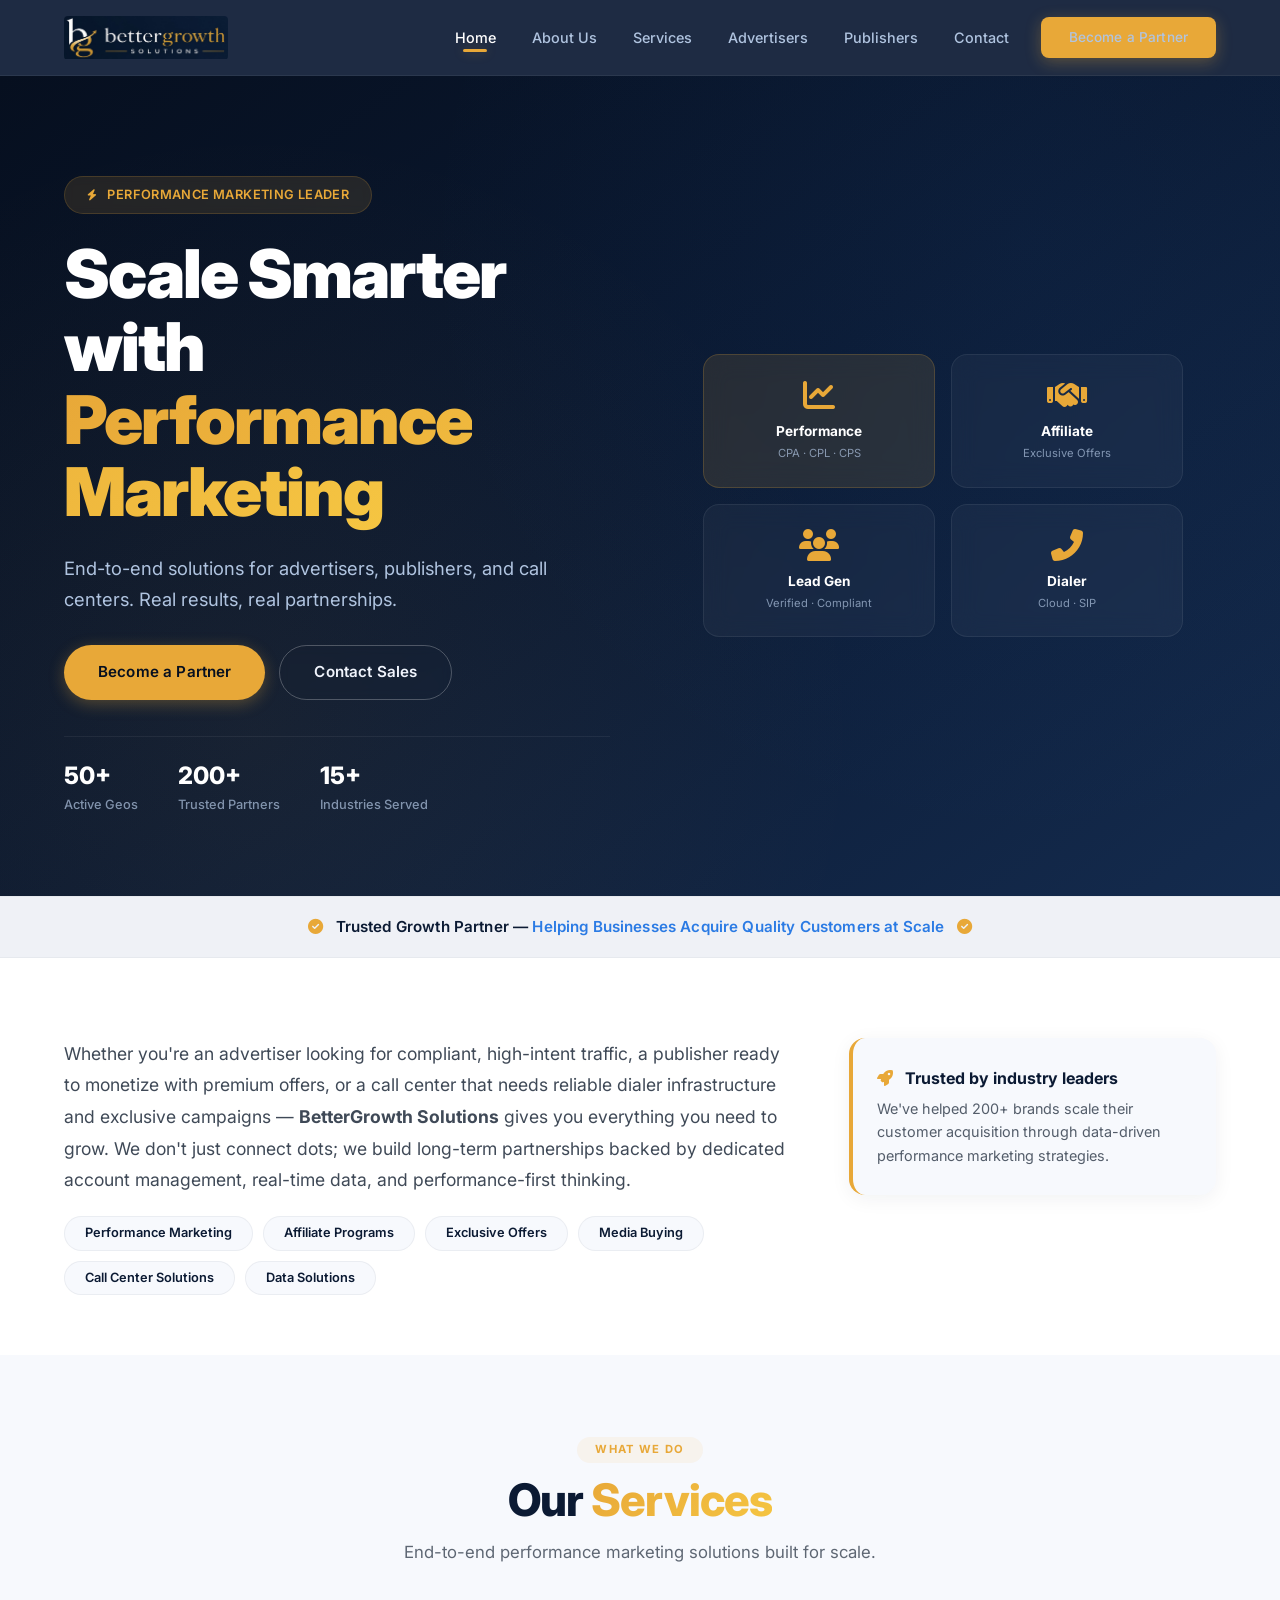
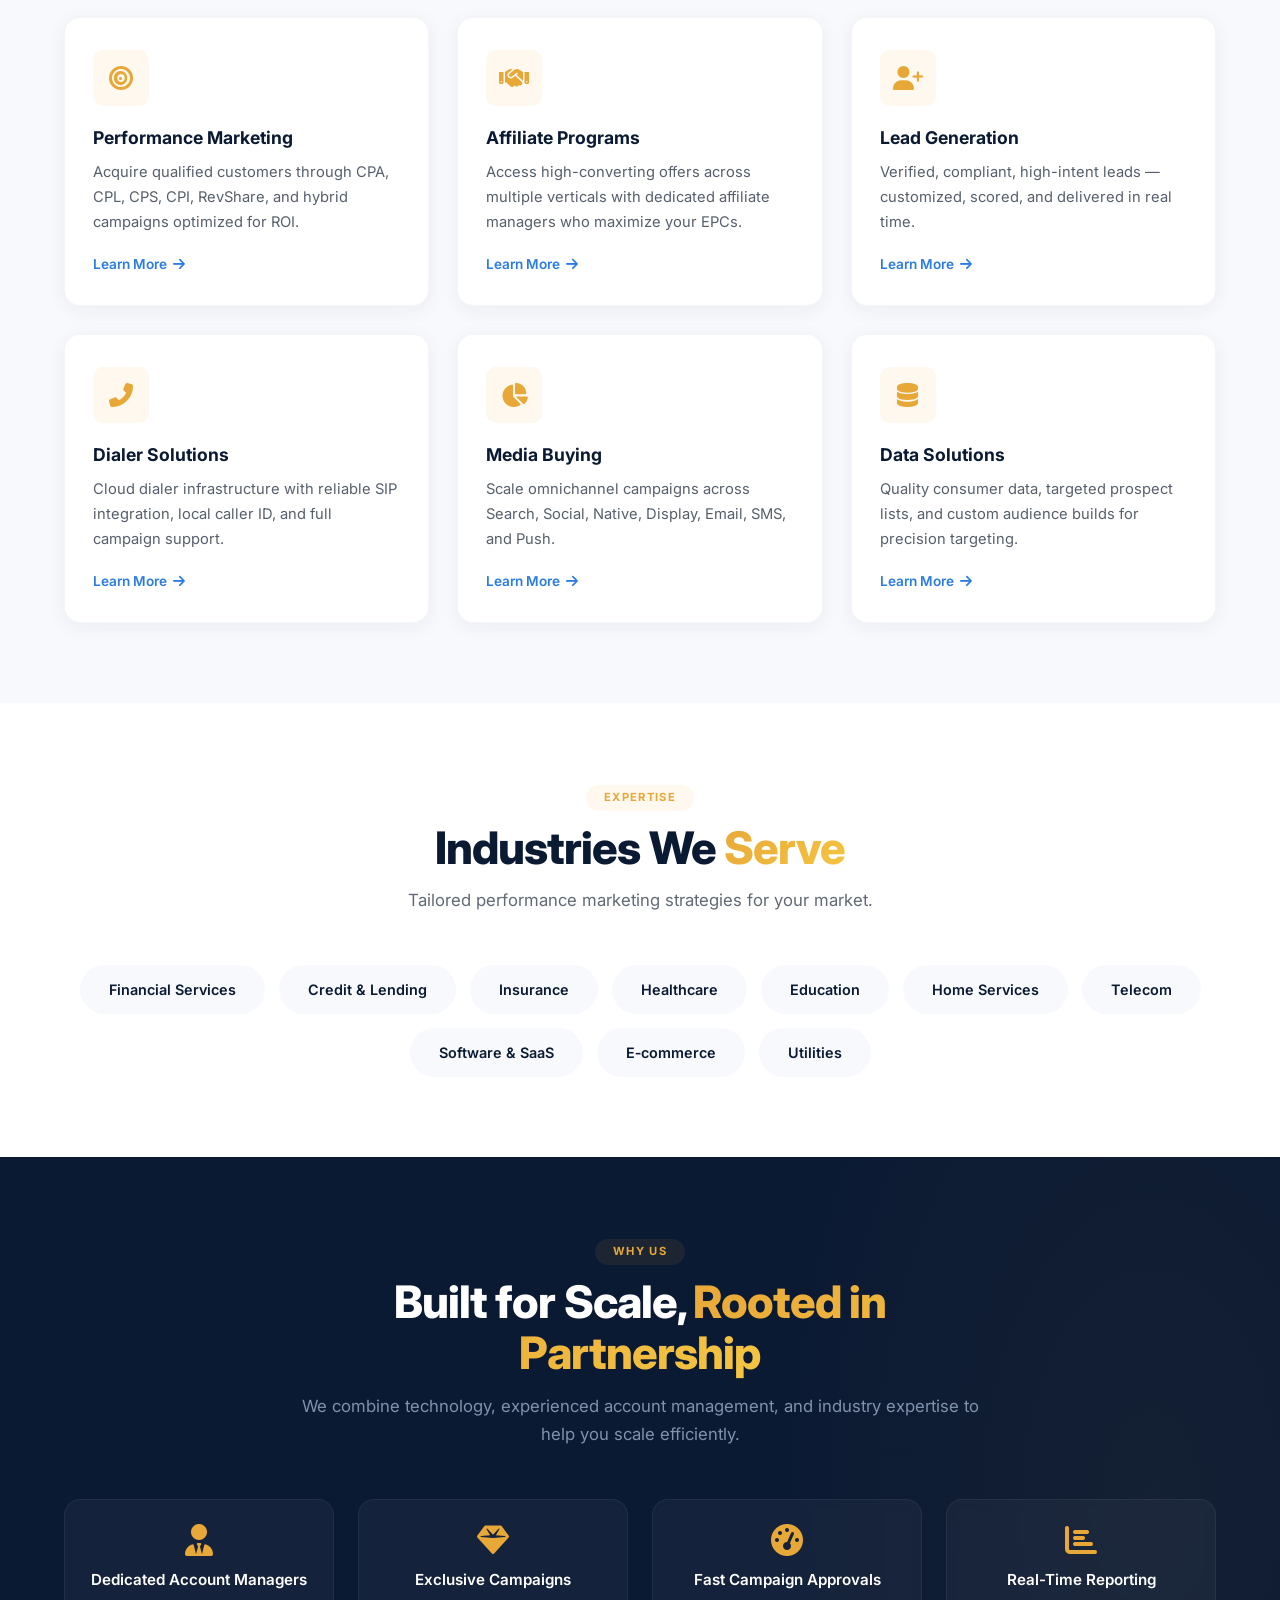
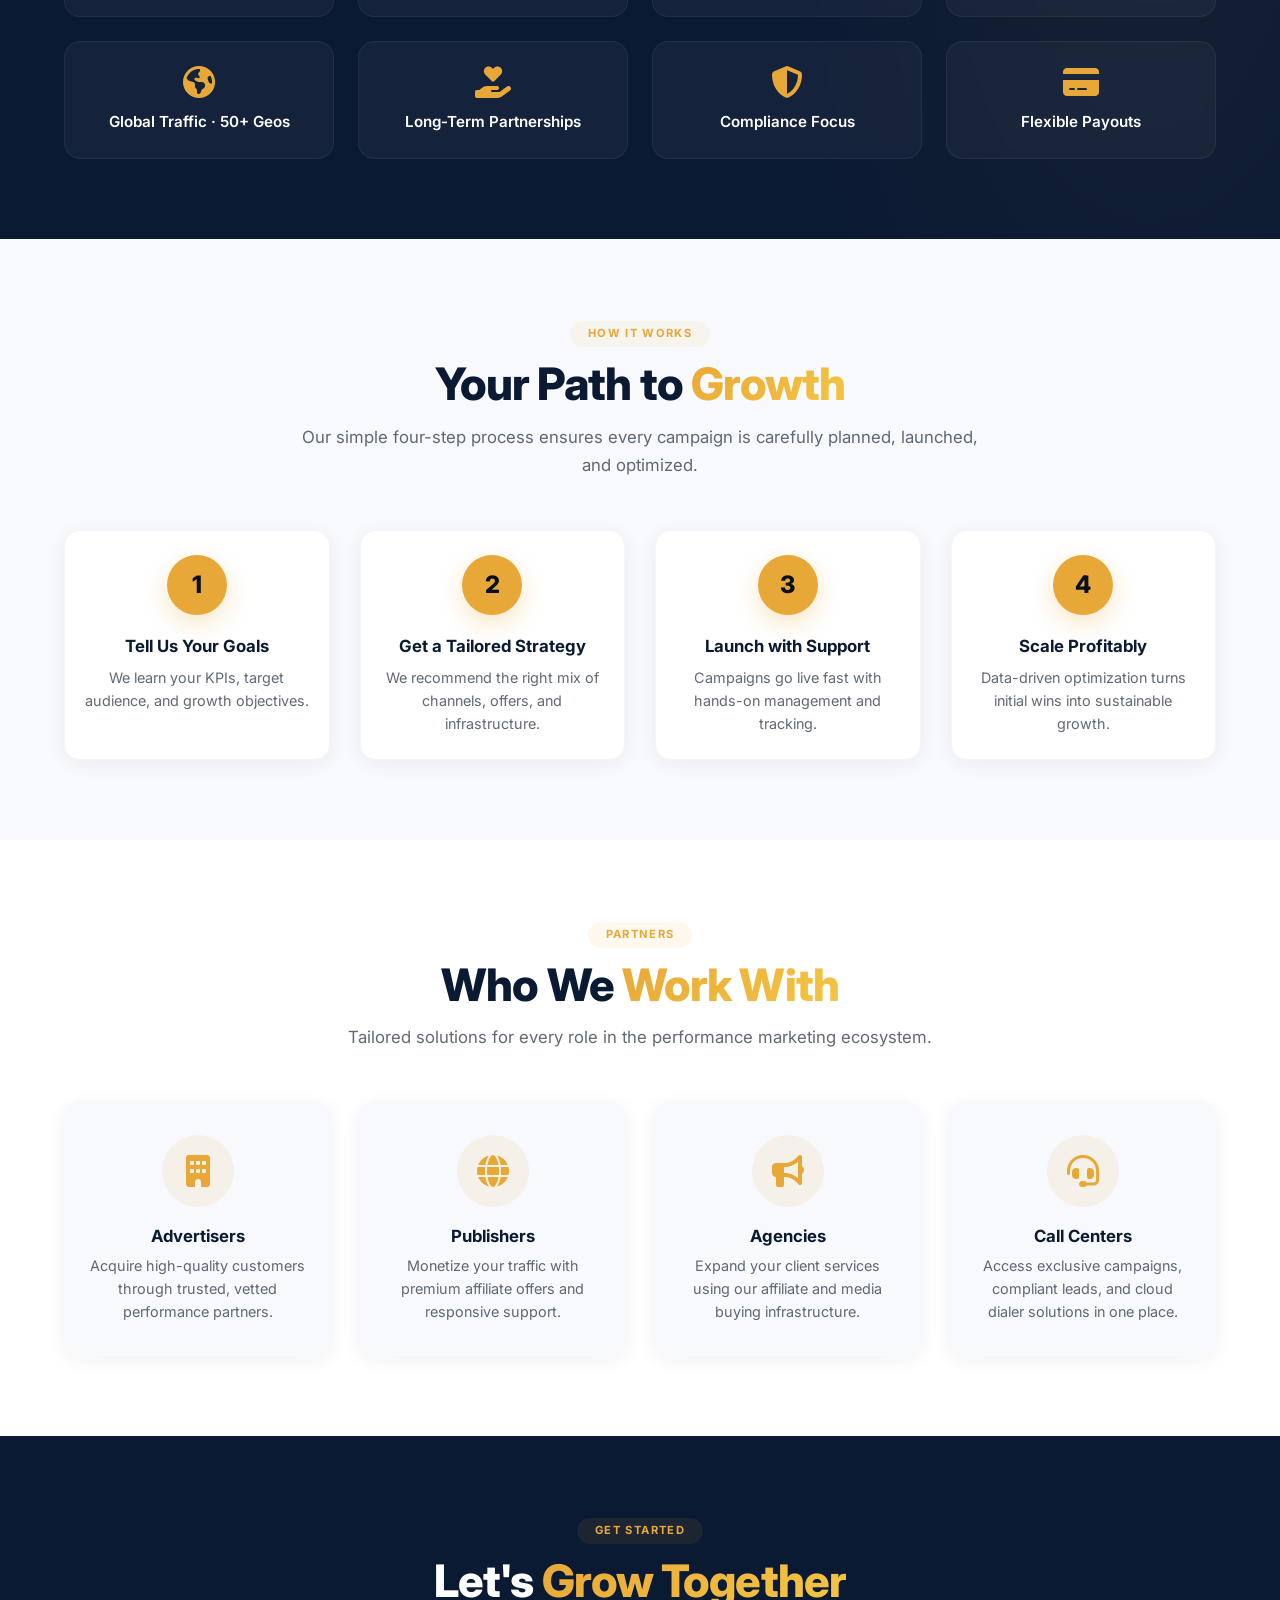
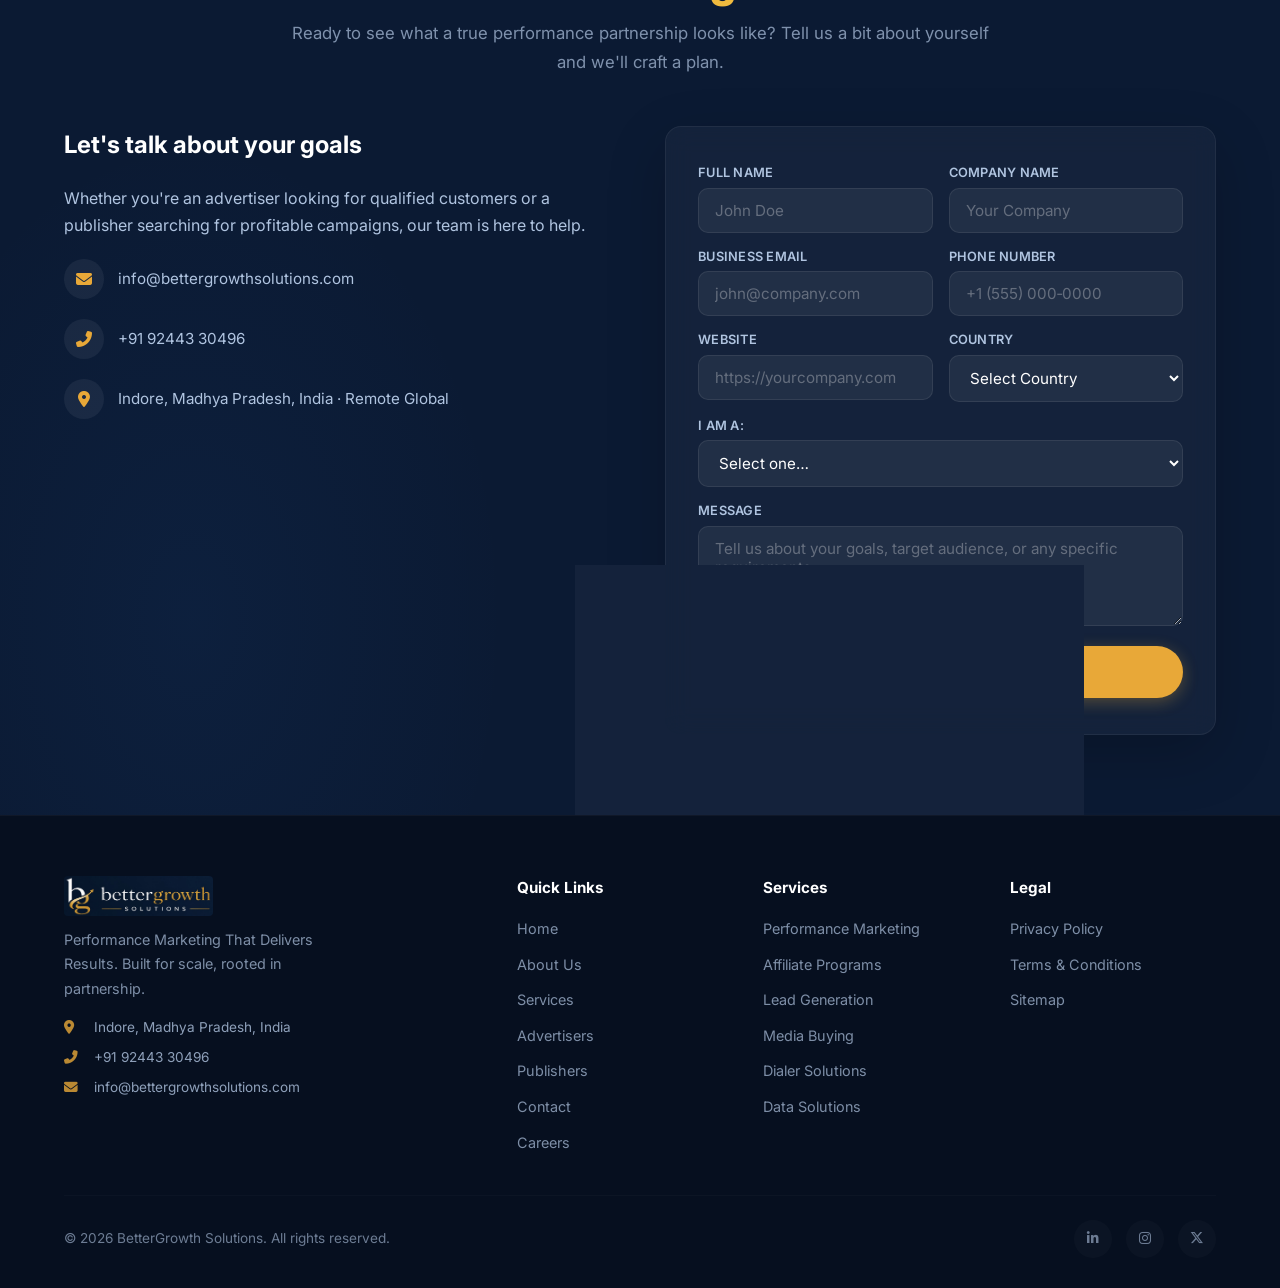
==== commit c74ce0e2: "Update index.html" ====
--- a/index.html
+++ b/index.html
@@ -5,7 +5,8 @@
     <meta name="viewport" content="width=device-width, initial-scale=1.0" />
     <title>Performance Marketing Agency | BetterGrowth Solutions – CPA, CPL, Lead Generation </title>
     <link rel="preconnect" href="https://fonts.googleapis.com" />
-    
+    <meta property="og:url" content="https://bettergrowthsolutions.com">
+<meta property="og:type" content="website">
 
 
      <meta name="description" content="BetterGrowth Solutions is a performance marketing agency specializing in CPA, CPL, lead generation, affiliate programs, and media buying. Scale your customer acquisition with data-driven campaigns." />
@@ -400,16 +401,48 @@
             <span>&copy; 2026 BetterGrowth Solutions. All rights reserved.</span>
             <div class="footer-socials">
 
-                <!-- Social Media
-                <a href="#" aria-label="LinkedIn"><i class="fab fa-linkedin-in"></i></a>
-                <a href="#" aria-label="Facebook"><i class="fab fa-facebook-f"></i></a>
-                <a href="#" aria-label="X"><i class="fab fa-x-twitter"></i></a>
-                -->
+              
+               <a href="https://www.linkedin.com/company/bettergrowth-solutions/"
+       target="_blank"
+       rel="noopener noreferrer"
+       aria-label="BetterGrowth Solutions on LinkedIn"
+       title="Follow BetterGrowth Solutions on LinkedIn">
+        <i class="fab fa-linkedin-in"></i>
+    </a>
+
+    <a href="https://www.instagram.com/bettergrowthsolutions/"
+       target="_blank"
+       rel="noopener noreferrer"
+       aria-label="BetterGrowth Solutions on Instagram"
+       title="Follow BetterGrowth Solutions on Instagram">
+        <i class="fab fa-instagram"></i>
+    </a>
+
+    <a href="https://x.com/BGSindore"
+       target="_blank"
+       rel="noopener noreferrer"
+       aria-label="BetterGrowth Solutions on X"
+       title="Follow BetterGrowth Solutions on X">
+        <i class="fab fa-x-twitter"></i>
+    </a>
             </div>
         </div>
     </div>
 </footer>
-
+<script type="application/ld+json">
+{
+  "@context": "https://schema.org",
+  "@type": "Organization",
+  "name": "BetterGrowth Solutions",
+  "url": "https://bettergrowthsolutions.com",
+  "logo": "https://bettergrowthsolutions.com/logo.png",
+  "sameAs": [
+    "https://www.linkedin.com/company/bettergrowth-solutions/",
+    "https://www.instagram.com/bettergrowthsolutions/",
+    "https://x.com/BGSindore"
+  ]
+}
+</script>
 
 <!-- ============================================================
      JSON-LD STRUCTURED DATA - BetterGrowth Solutions
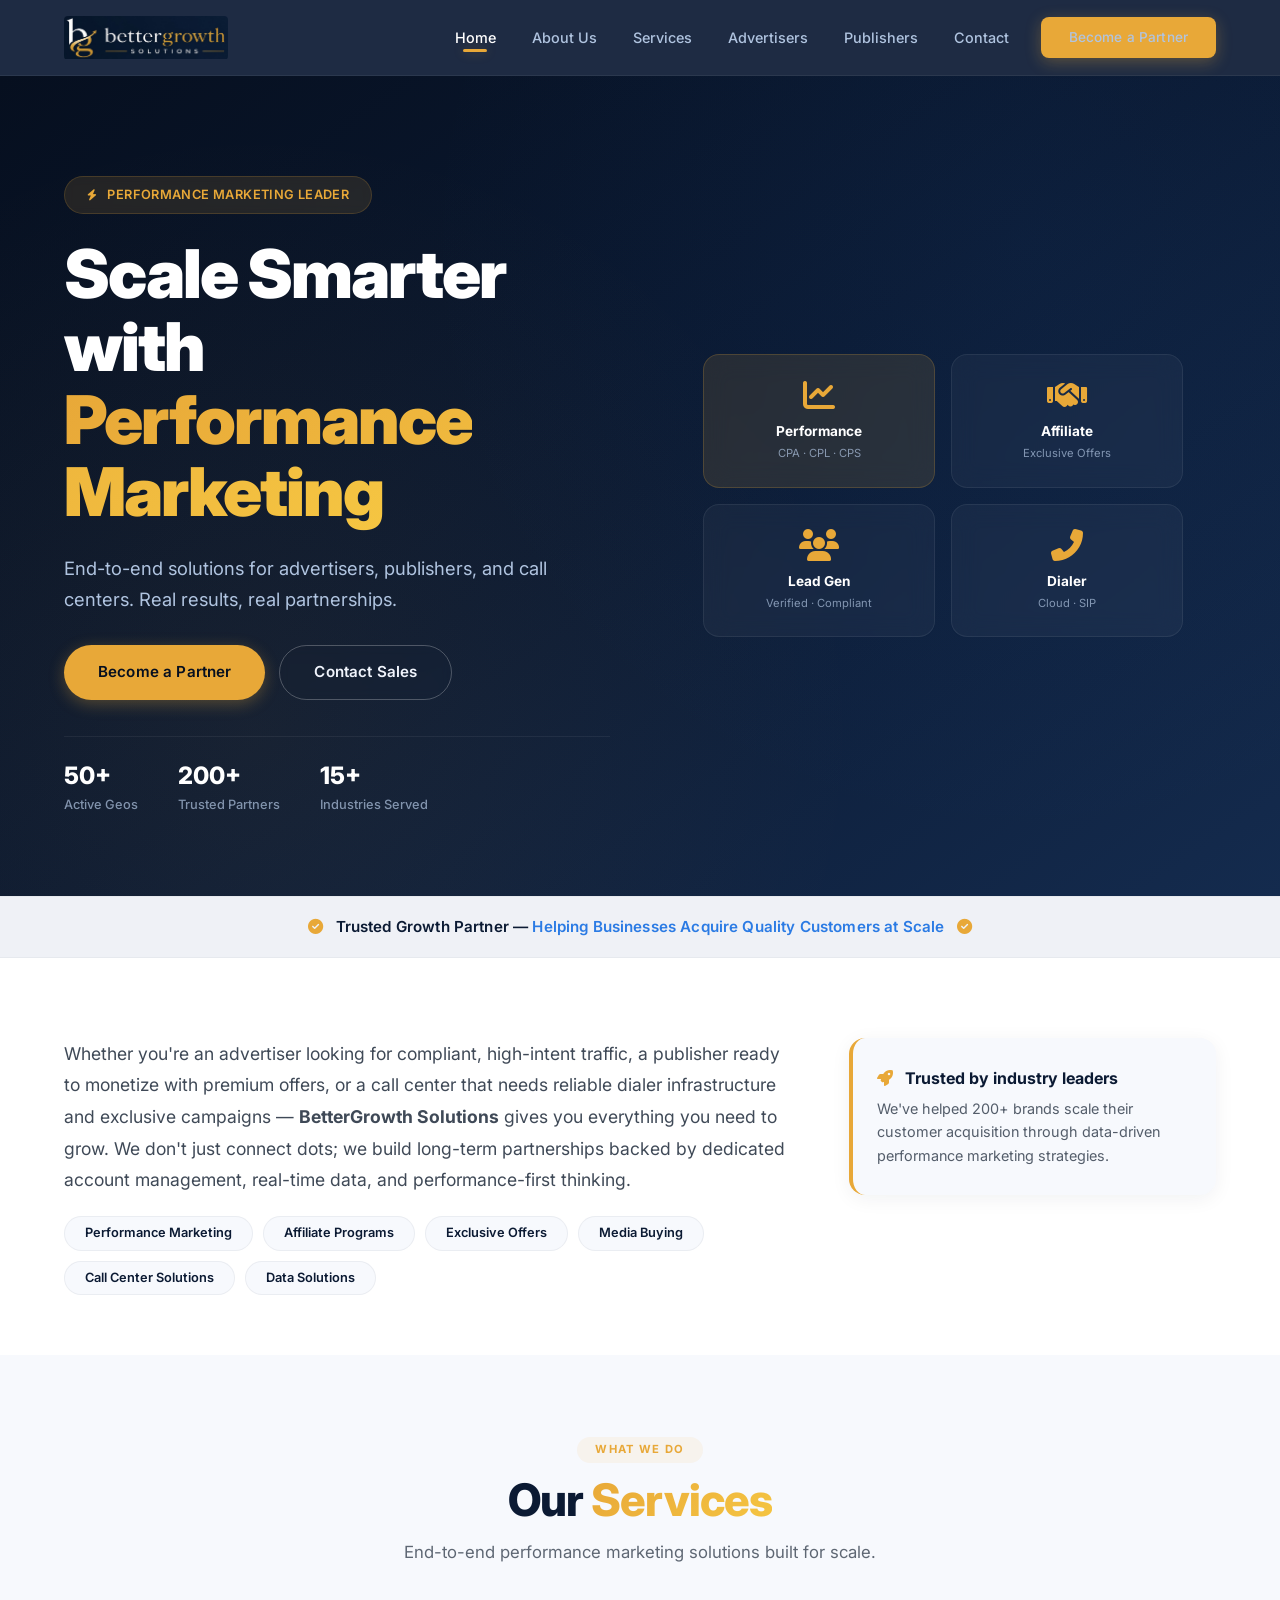
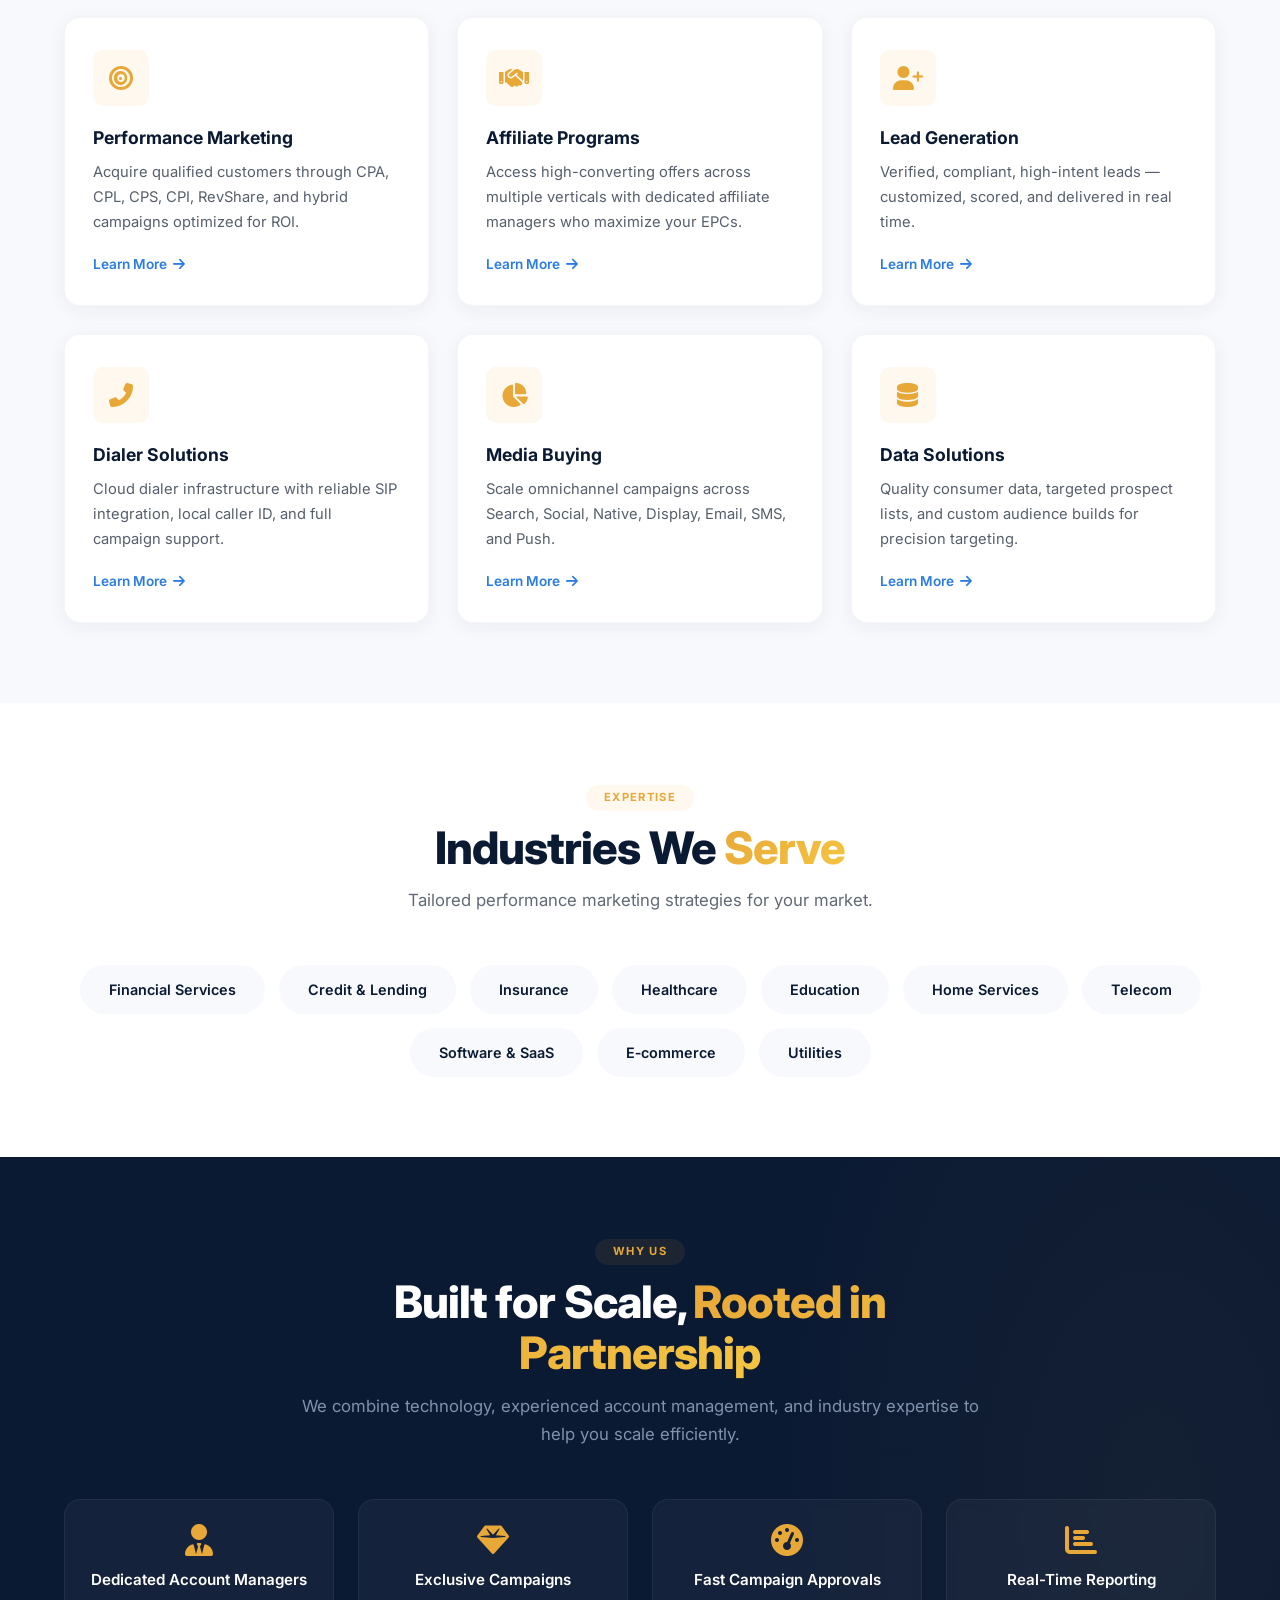
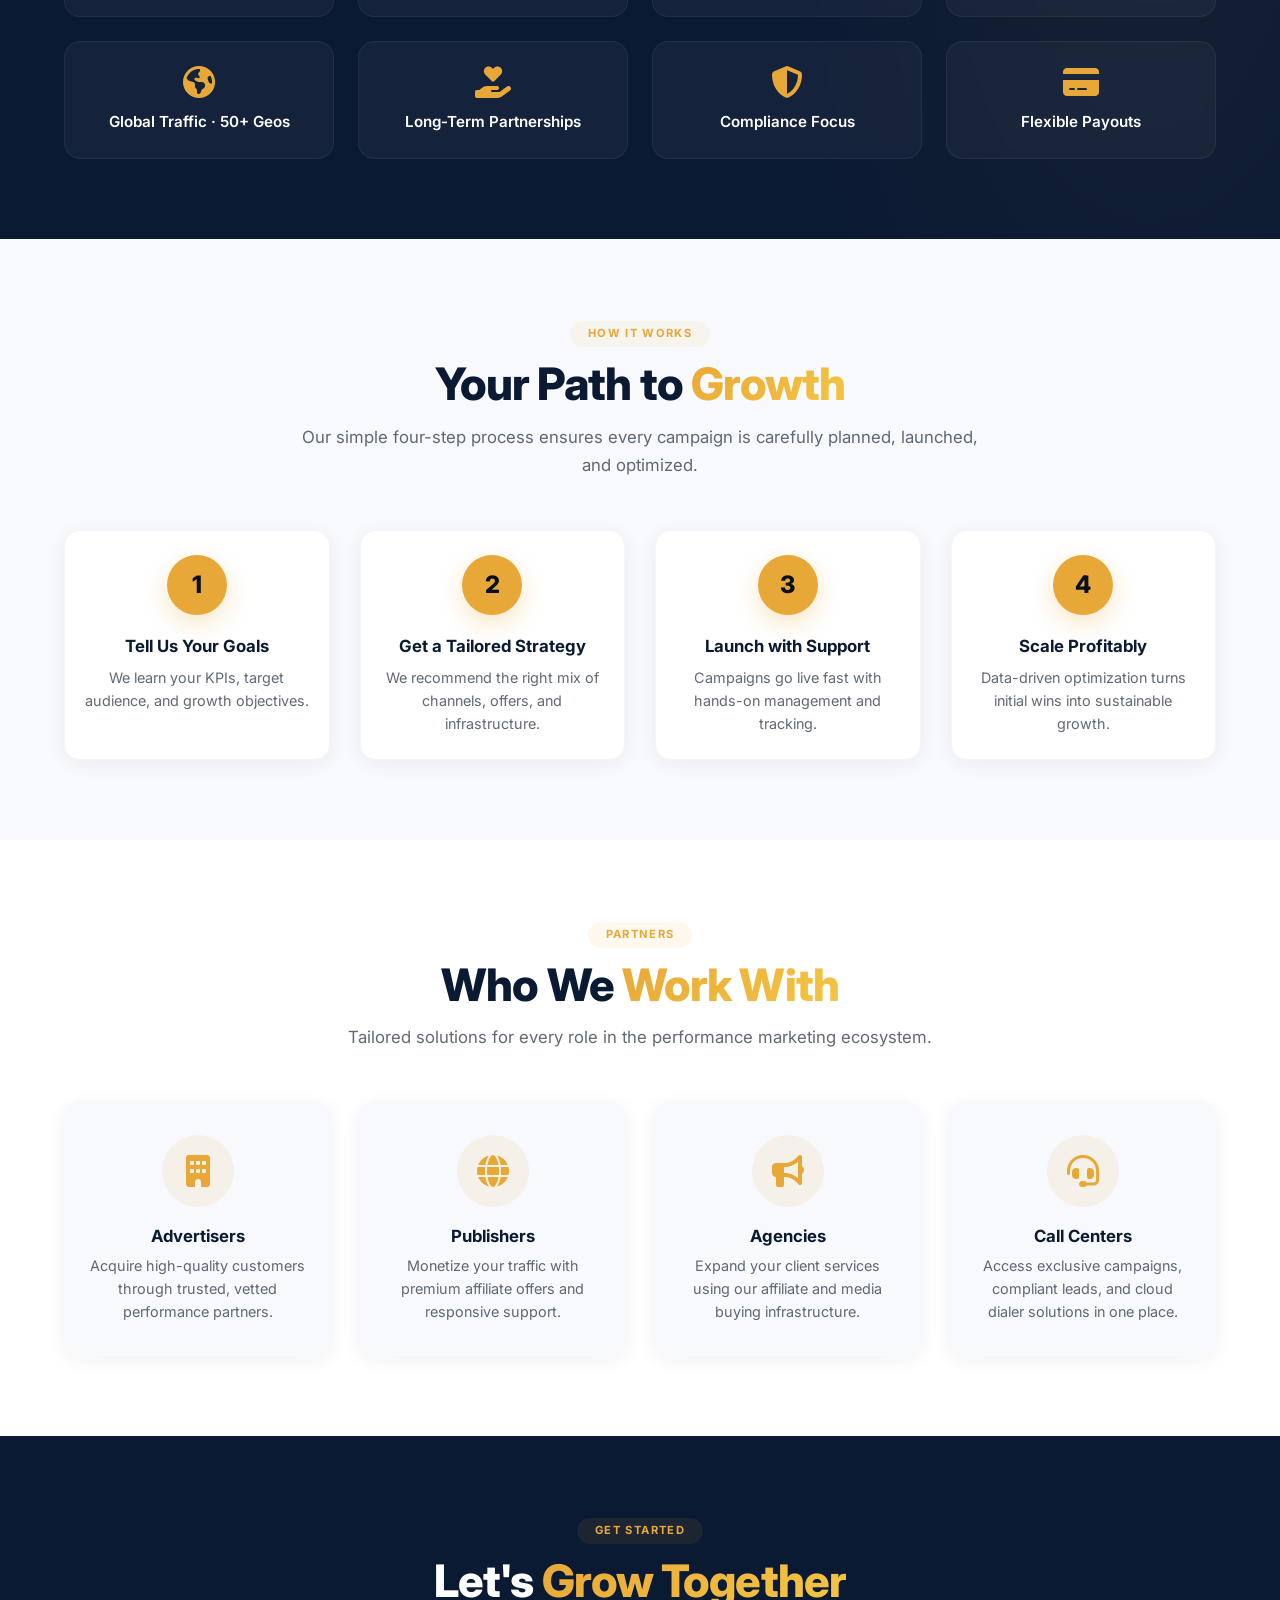
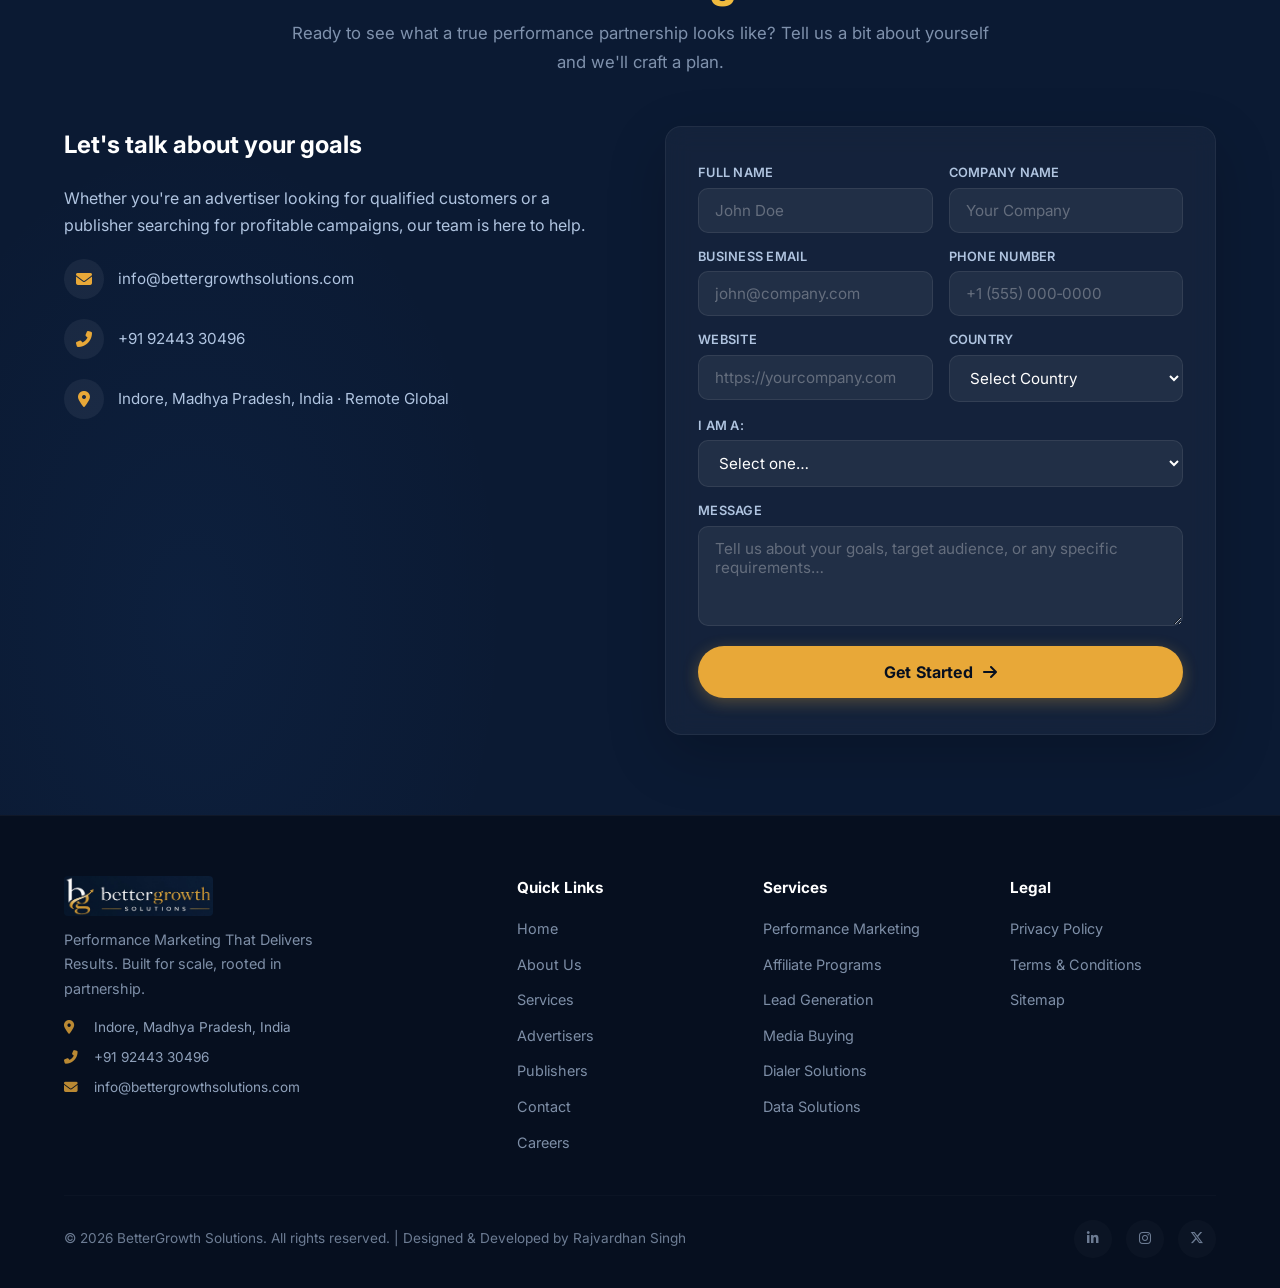
==== commit 2b65b5b6: "Update index.html" ====
--- a/index.html
+++ b/index.html
@@ -398,8 +398,13 @@
             </div>
         </div>
         <div class="footer-bottom">
-            <span>&copy; 2026 BetterGrowth Solutions. All rights reserved.</span>
-            <div class="footer-socials">
+<span>
+    &copy; 2026 BetterGrowth Solutions. All rights reserved. |
+    Designed & Developed by
+    <a href="https://rajvardhansingh.in/" target="_blank" rel="noopener noreferrer">
+        Rajvardhan Singh 
+    </a>
+</span>            <div class="footer-socials">
 
               
                <a href="https://www.linkedin.com/company/bettergrowth-solutions/"
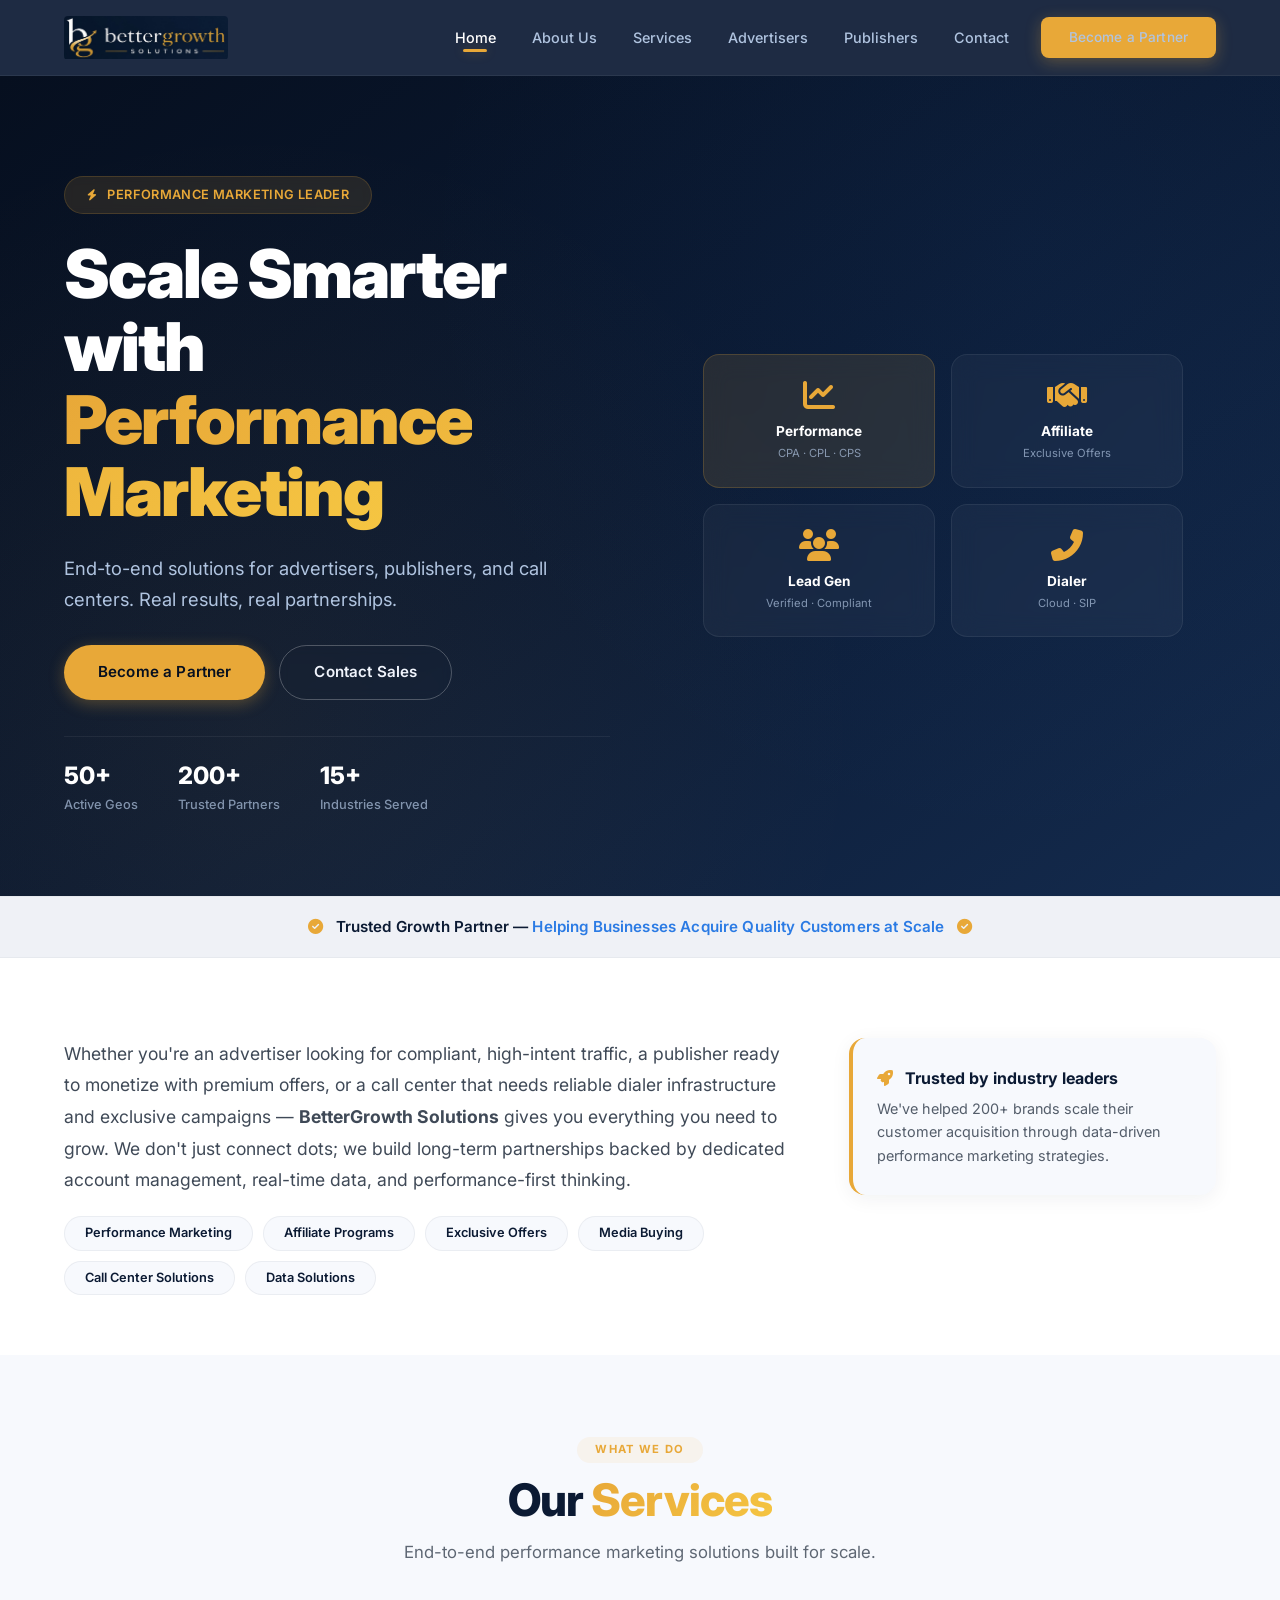
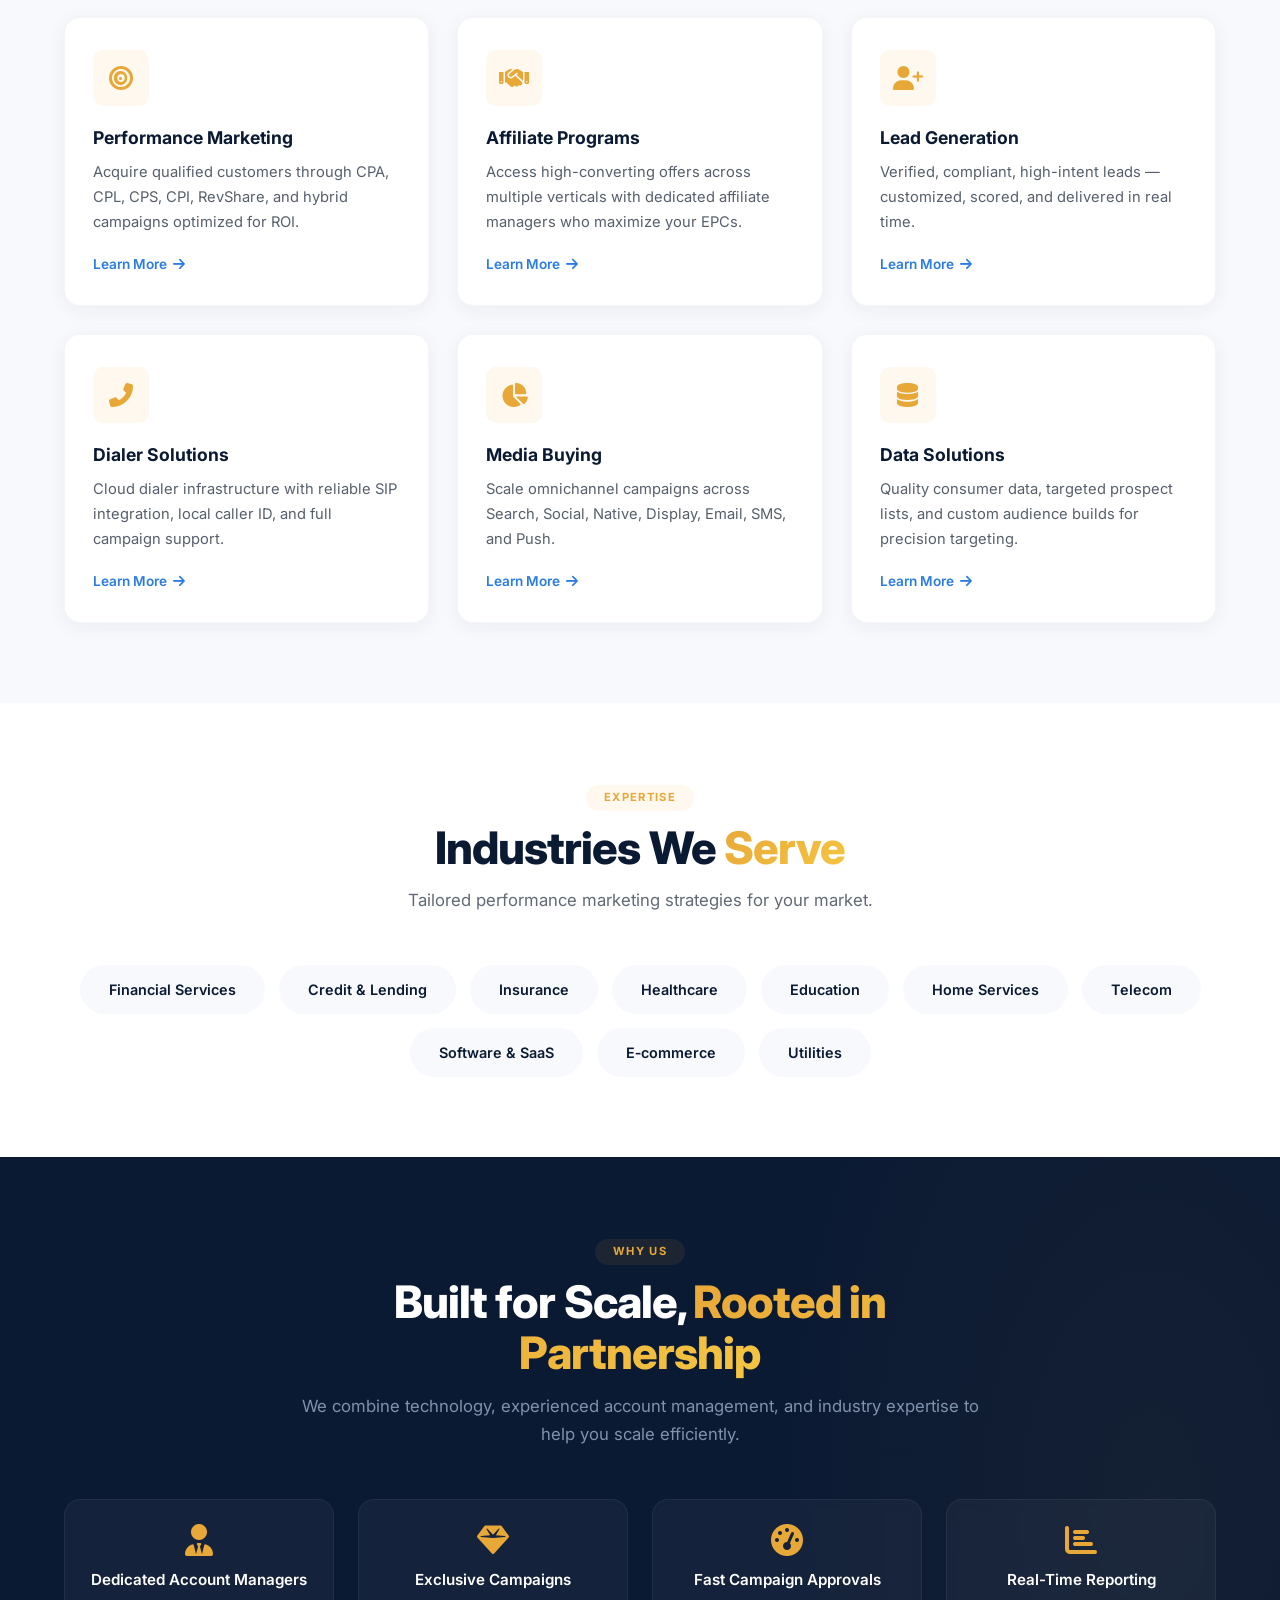
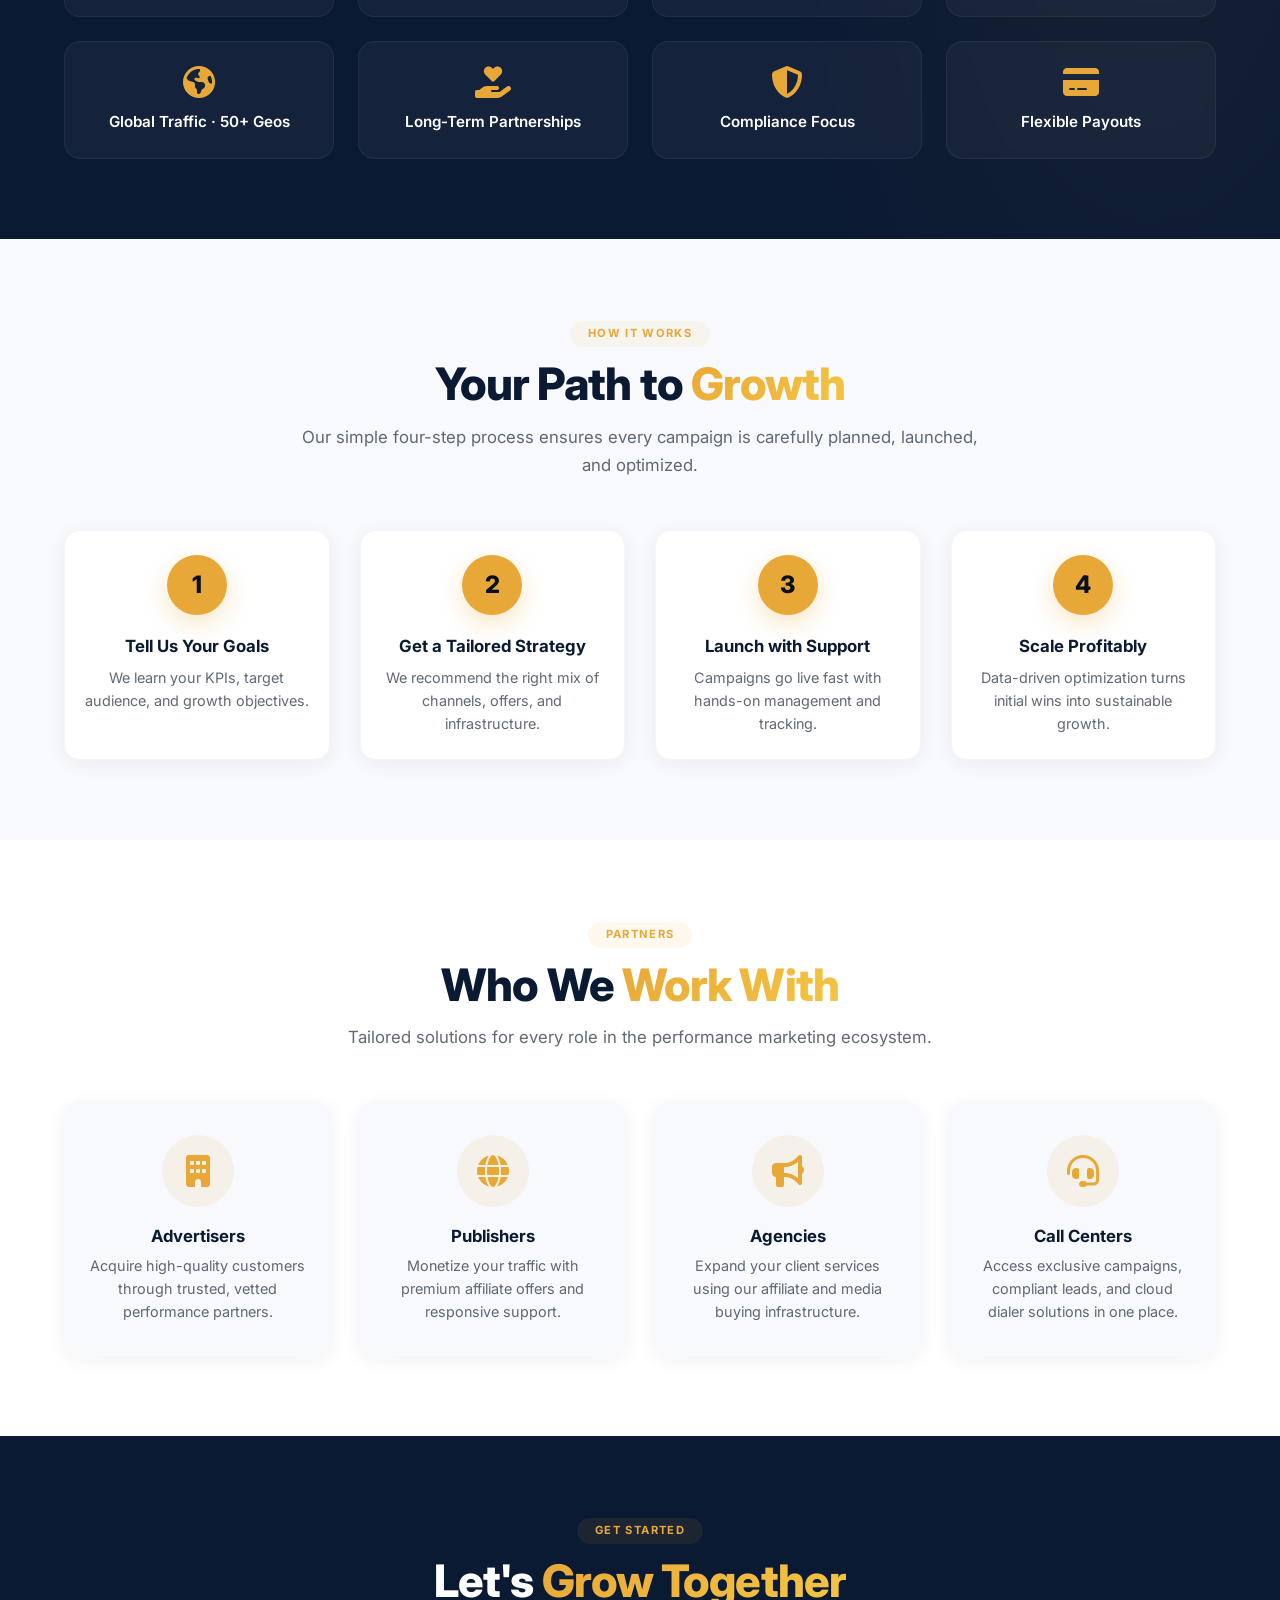
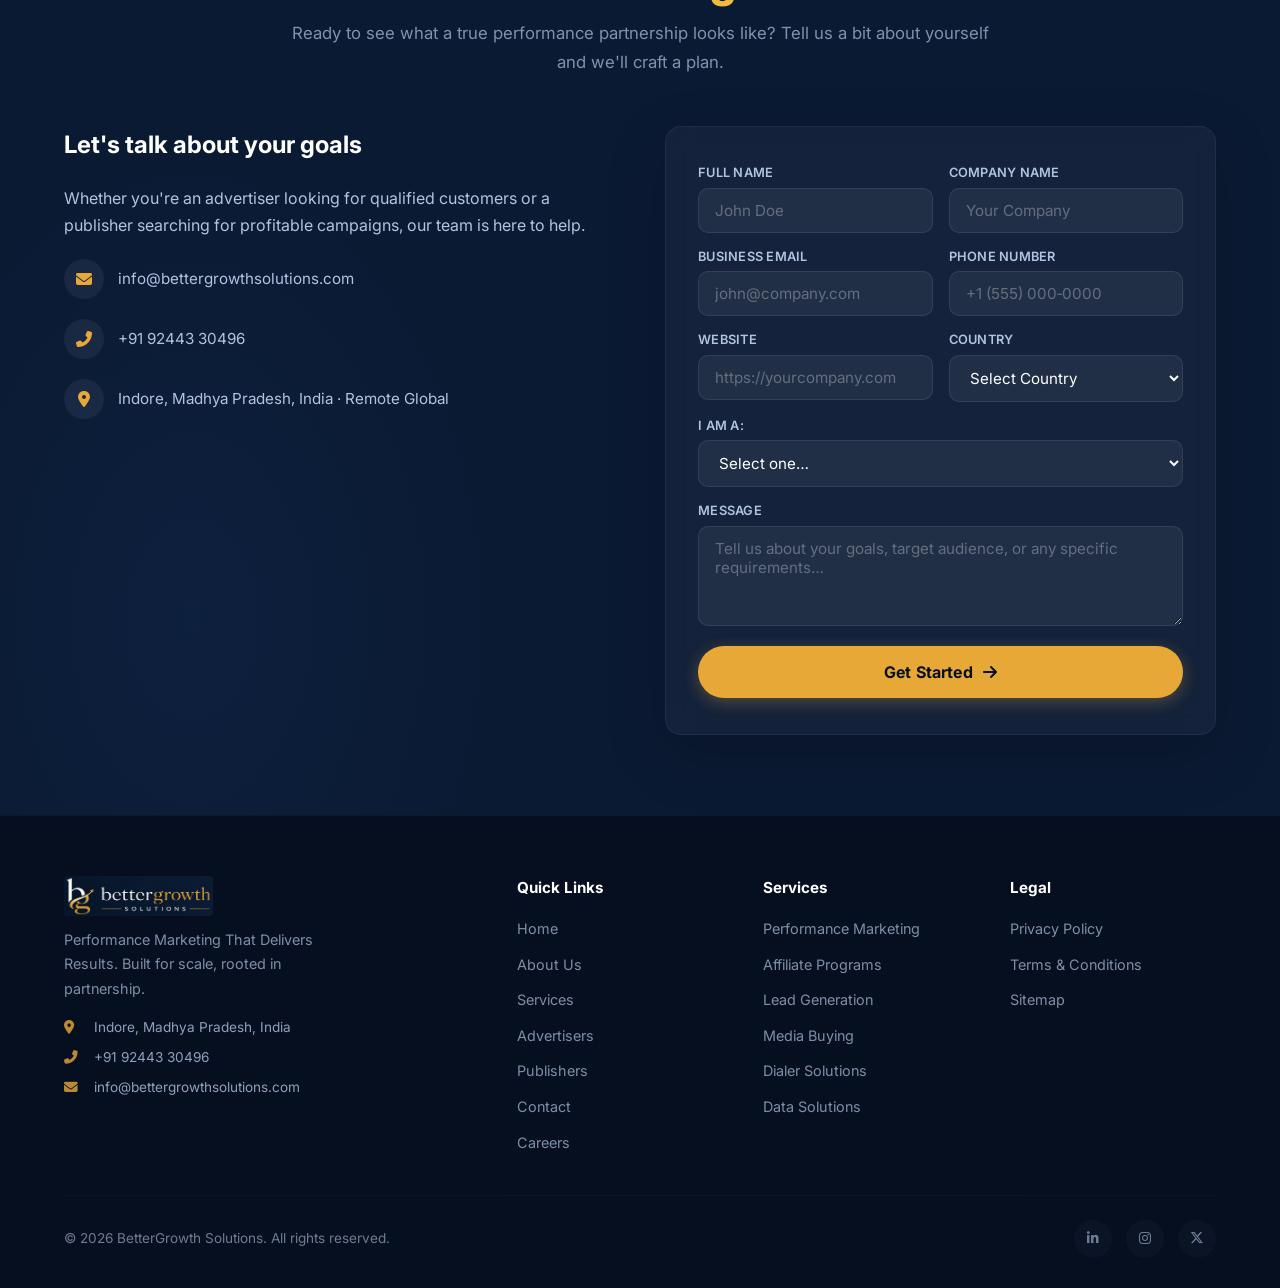
==== commit 63659a1e: "Update index.html" ====
--- a/index.html
+++ b/index.html
@@ -399,10 +399,10 @@
         </div>
         <div class="footer-bottom">
 <span>
-    &copy; 2026 BetterGrowth Solutions. All rights reserved. |
-    Designed & Developed by
+    &copy; 2026 BetterGrowth Solutions. All rights reserved.
+    
     <a href="https://rajvardhansingh.in/" target="_blank" rel="noopener noreferrer">
-        Rajvardhan Singh 
+          
     </a>
 </span>            <div class="footer-socials">
 
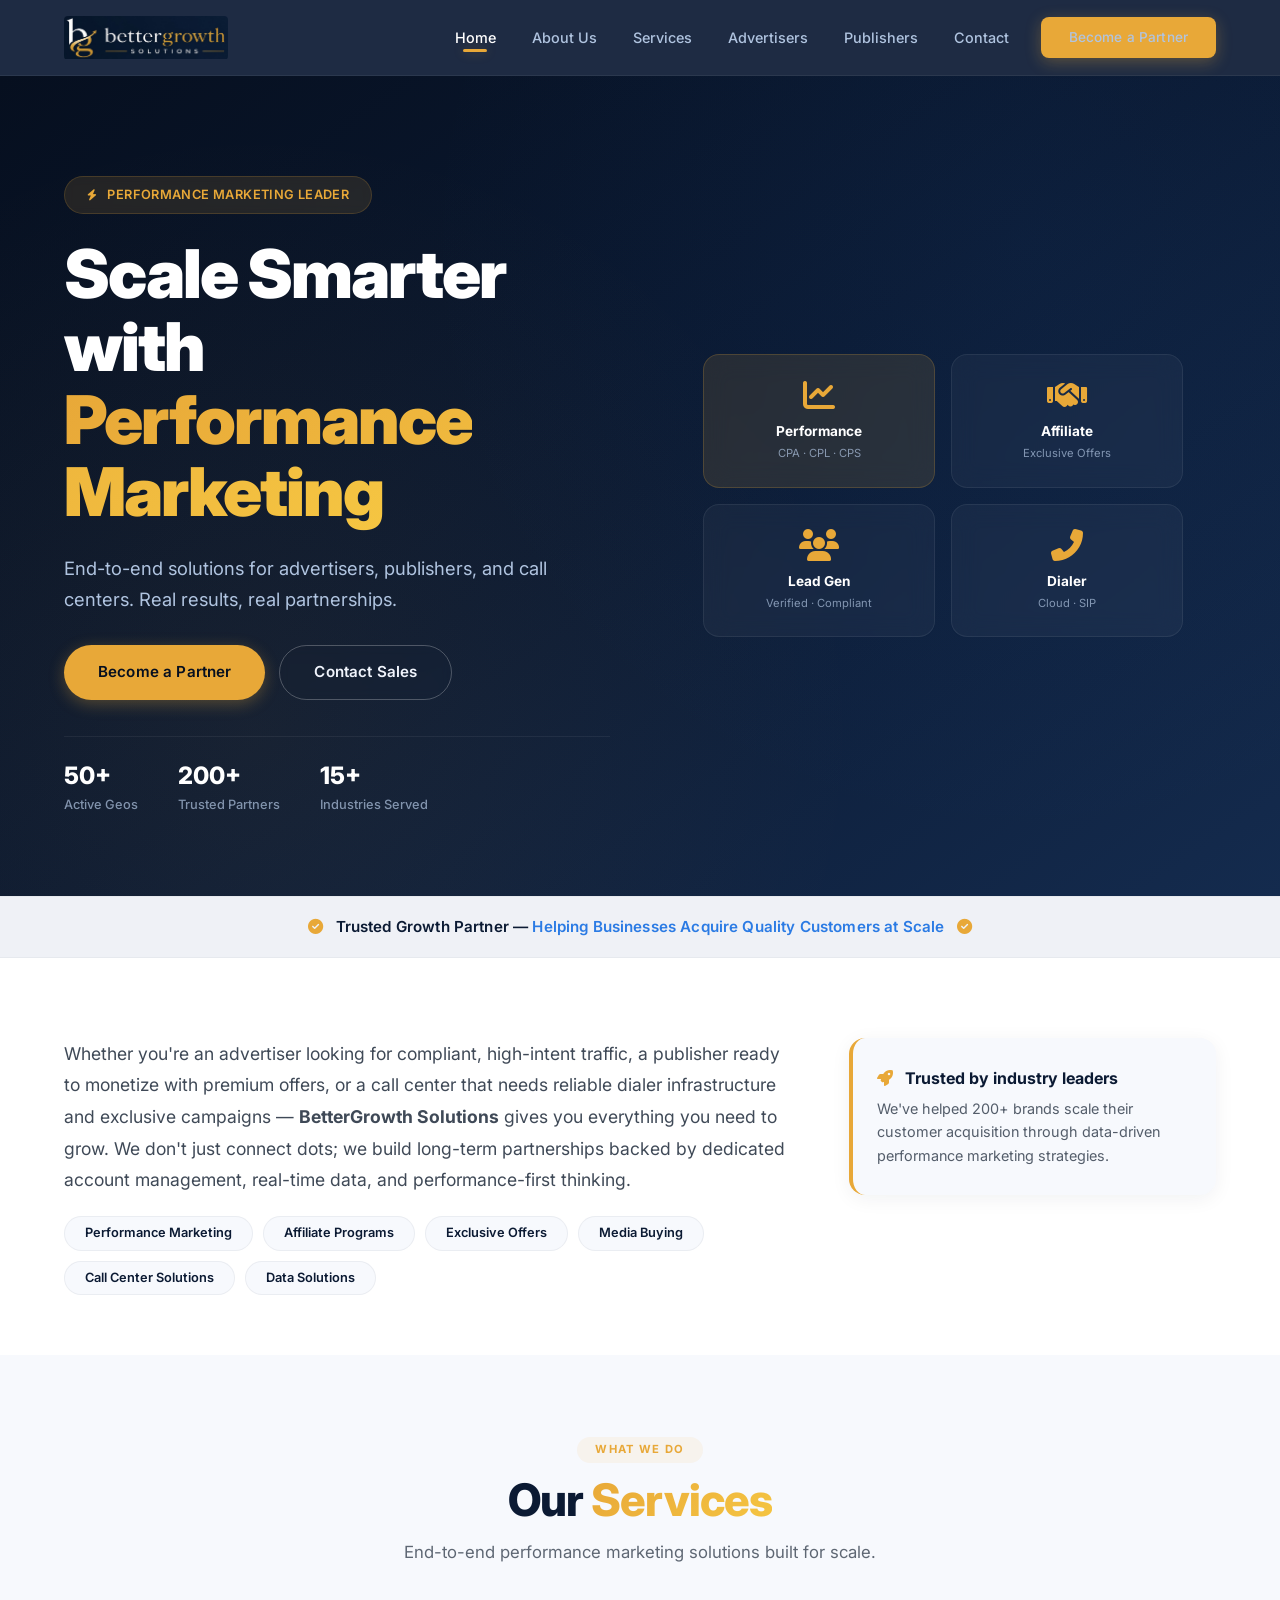
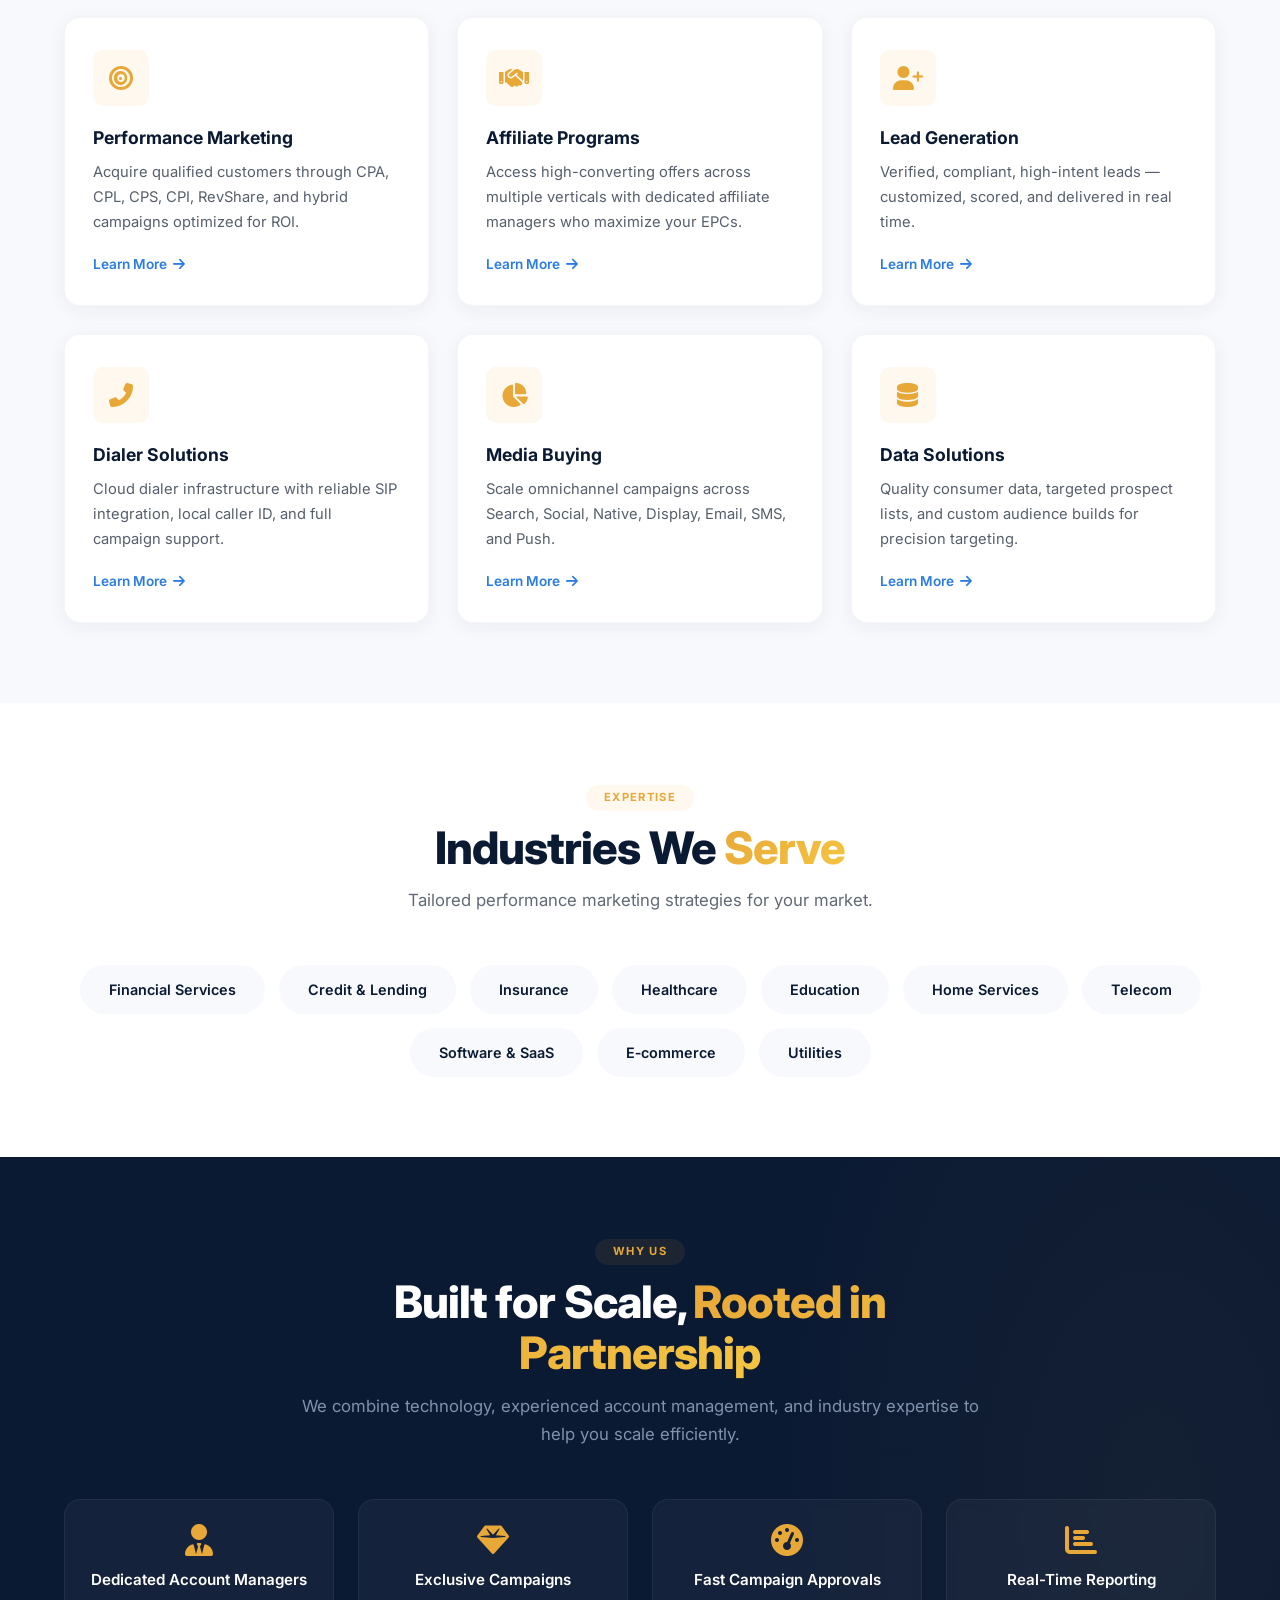
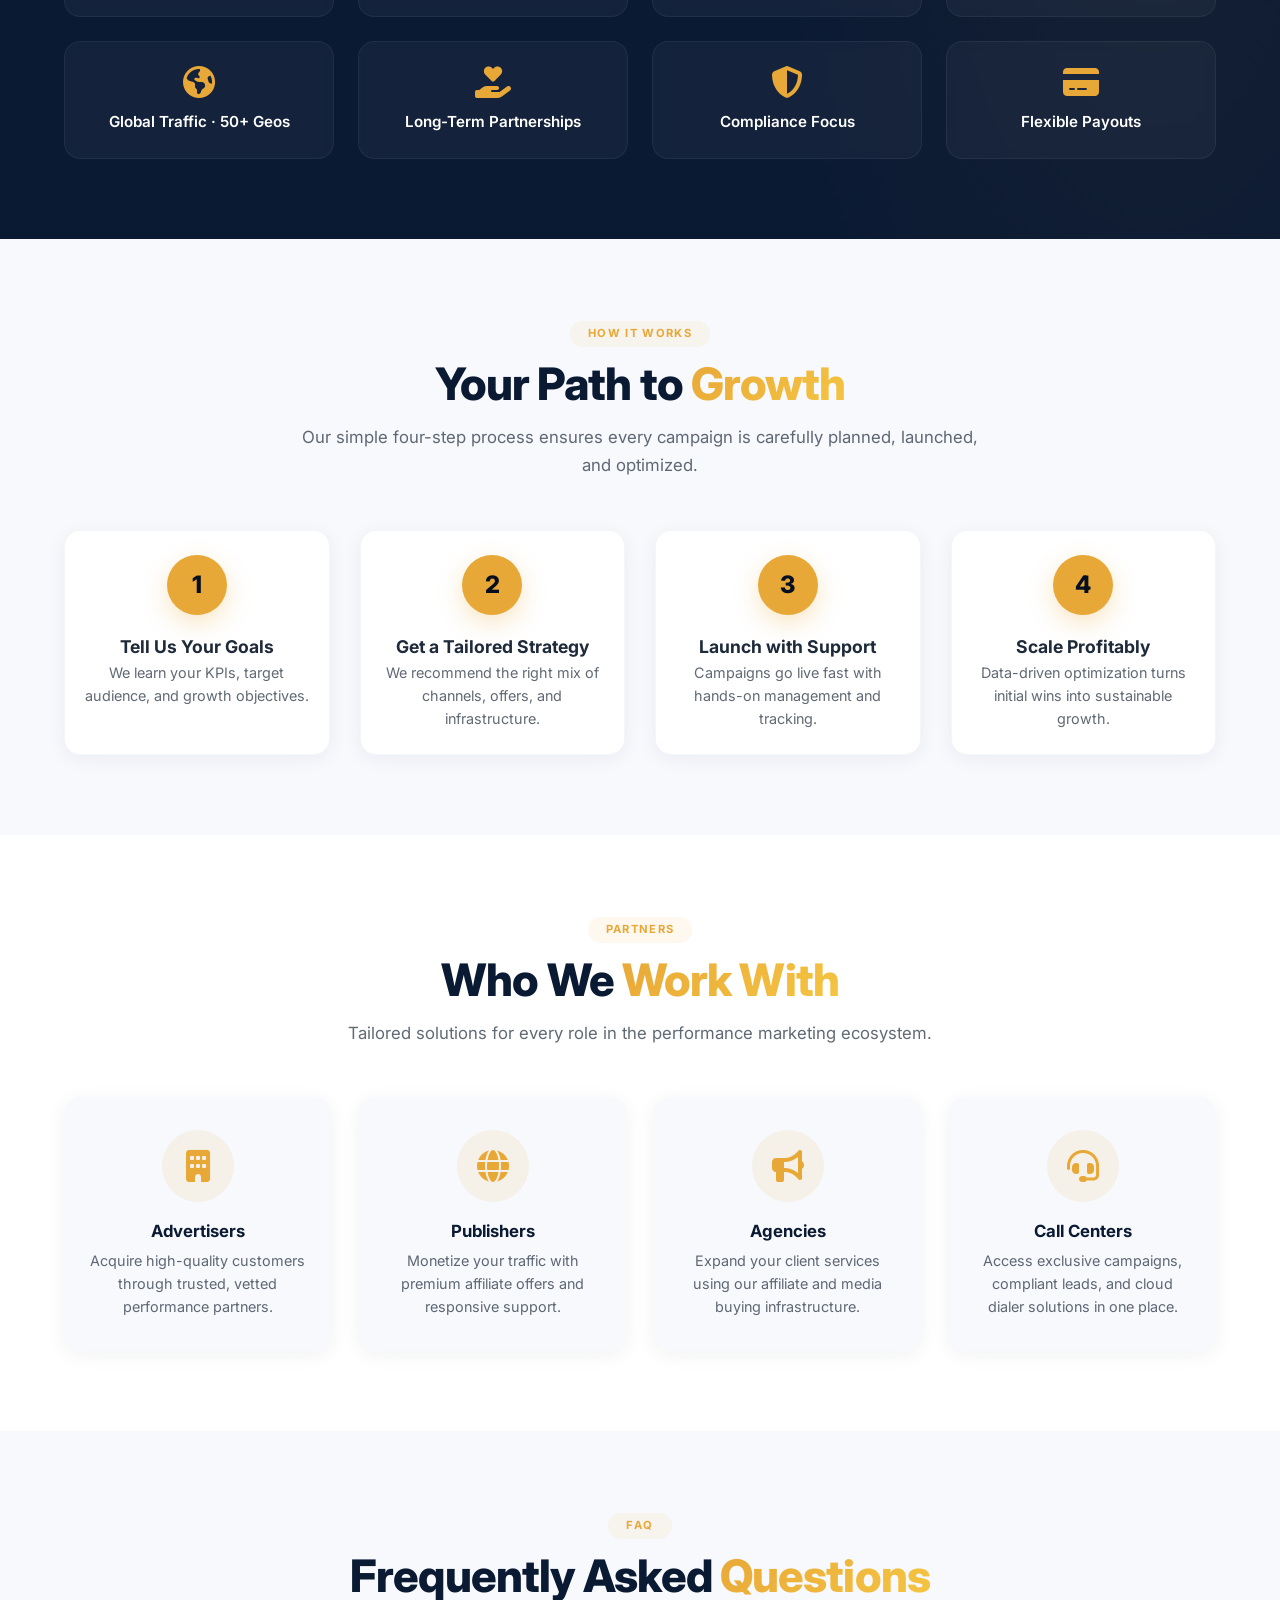
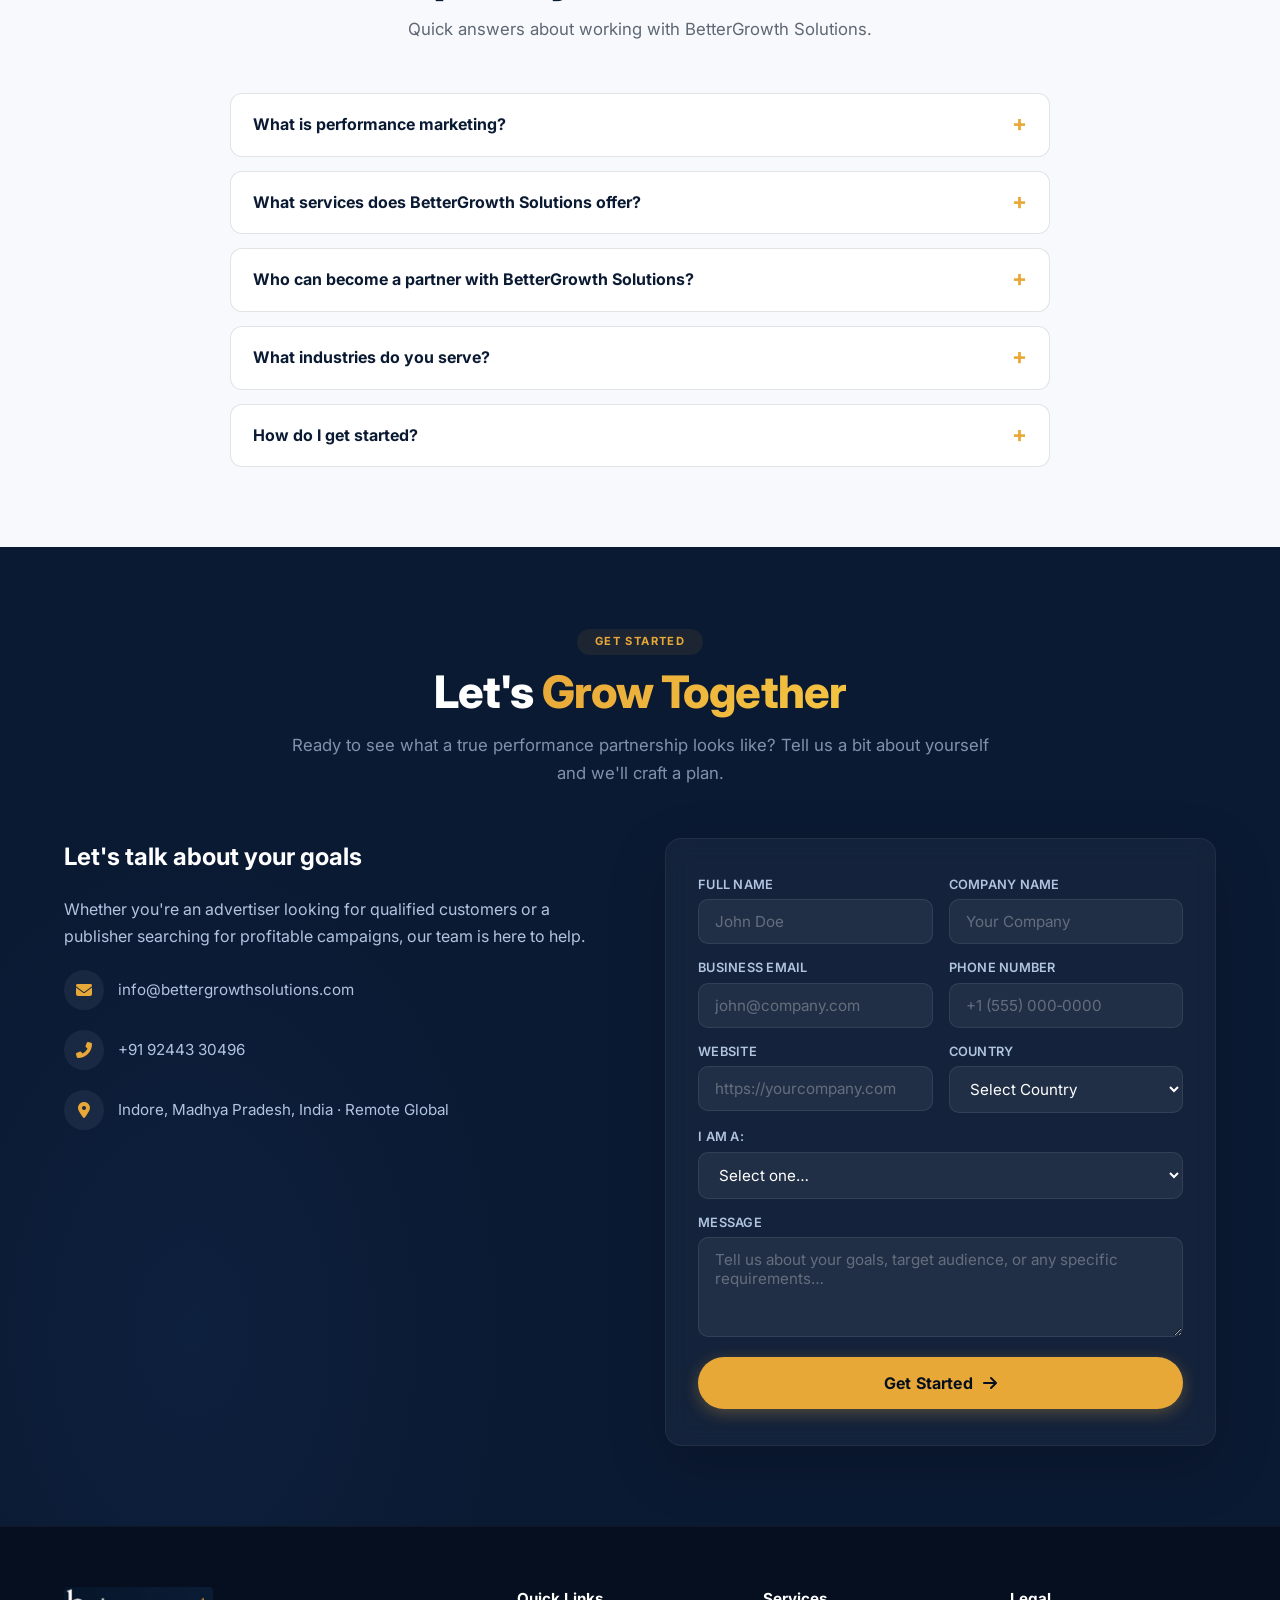
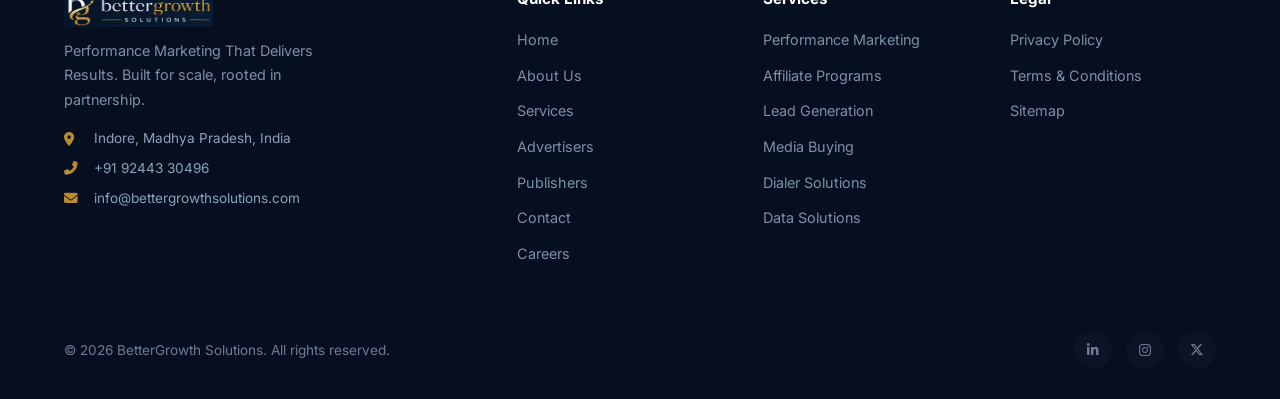
==== commit ffc4fc2f: "Update index.html" ====
--- a/index.html
+++ b/index.html
@@ -3,109 +3,82 @@
 <head>
     <meta charset="UTF-8" />
     <meta name="viewport" content="width=device-width, initial-scale=1.0" />
-    <title>Performance Marketing Agency | BetterGrowth Solutions – CPA, CPL, Lead Generation </title>
-    <link rel="preconnect" href="https://fonts.googleapis.com" />
-    <meta property="og:url" content="https://bettergrowthsolutions.com">
-<meta property="og:type" content="website">
-
-
-     <meta name="description" content="BetterGrowth Solutions is a performance marketing agency specializing in CPA, CPL, lead generation, affiliate programs, and media buying. Scale your customer acquisition with data-driven campaigns." />
+
+    <!-- ============================================================
+    PRIMARY SEO
+    ============================================================ -->
+    <title>Performance Marketing Agency | BetterGrowth Solutions</title>
+    <meta name="description" content="BetterGrowth Solutions is a performance marketing agency for CPA, CPL, lead generation, affiliate programs and media buying. Scale customer acquisition with data-driven campaigns." />
     <meta name="keywords" content="performance marketing, CPA marketing, CPL campaigns, lead generation, affiliate marketing, media buying, digital marketing agency, customer acquisition, BetterGrowth Solutions" />
     <meta name="author" content="BetterGrowth Solutions" />
     <meta name="robots" content="index, follow, max-snippet:-1, max-image-preview:large, max-video-preview:-1" />
-    
+    <link rel="canonical" href="https://bettergrowthsolutions.com/" />
+    <meta name="theme-color" content="#0f1f3d" />
+    <meta name="fo-verify" content="fa88e539-991d-445c-bbc4-5c7db0f1e27b" />
+
+    <!-- Alternate languages / regions -->
+    <link rel="alternate" hreflang="en-us" href="https://bettergrowthsolutions.com/" />
+    <link rel="alternate" hreflang="en-gb" href="https://bettergrowthsolutions.com/" />
+    <link rel="alternate" hreflang="x-default" href="https://bettergrowthsolutions.com/" />
+
     <!-- ============================================================
-    FONTS
+    OPEN GRAPH / TWITTER
+    ============================================================ -->
+    <meta property="og:type" content="website" />
+    <meta property="og:site_name" content="BetterGrowth Solutions" />
+    <meta property="og:title" content="Performance Marketing Agency | BetterGrowth Solutions" />
+    <meta property="og:description" content="Scale smarter with performance marketing. CPA, CPL, lead generation, affiliate programs and media buying, all in one place." />
+    <meta property="og:url" content="https://bettergrowthsolutions.com/" />
+    <meta property="og:image" content="https://bettergrowthsolutions.com/bettergrowthsolutions.jpg" />
+    <meta property="og:image:width" content="1200" />
+    <meta property="og:image:height" content="630" />
+    <meta property="og:image:alt" content="BetterGrowth Solutions - Performance Marketing Agency" />
+    <meta property="og:locale" content="en_US" />
+
+    <meta name="twitter:card" content="summary_large_image" />
+    <meta name="twitter:site" content="@BGSindore" />
+    <meta name="twitter:title" content="Performance Marketing Agency | BetterGrowth Solutions" />
+    <meta name="twitter:description" content="Scale smarter with performance marketing. CPA, CPL, lead generation, affiliate programs and media buying." />
+    <meta name="twitter:image" content="https://bettergrowthsolutions.com/bettergrowthsolutions.jpg" />
+
+    <!-- ============================================================
+    FAVICON
+    ============================================================ -->
+    <link rel="icon" href="bettergrowthsolutions.jpg" type="image/jpeg" />
+    <link rel="apple-touch-icon" href="bettergrowthsolutions.jpg" />
+
+    <!-- ============================================================
+    FONTS & ICONS
     ============================================================ -->
     <link rel="preconnect" href="https://fonts.googleapis.com" />
     <link rel="preconnect" href="https://fonts.gstatic.com" crossorigin />
     <link href="https://fonts.googleapis.com/css2?family=Inter:opsz,wght@14..32,400;14..32,500;14..32,600;14..32,700;14..32,800;14..32,900&display=swap" rel="stylesheet" />
     <link rel="stylesheet" href="https://cdnjs.cloudflare.com/ajax/libs/font-awesome/6.5.0/css/all.min.css" />
-
-    <!-- ============================================================
-    FAVICON & THEME
-    ============================================================ -->
-    <link rel="icon" href="bettergrowthsolutions.jpg" type="image/jpeg" />
-    <link rel="apple-touch-icon" href="bettergrowthsolutions.jpg" />
-    <meta name="theme-color" content="#0f1f3d" />
-
-    <!-- ============================================================
-    OPEN GRAPH / SOCIAL
-    ============================================================ -->
-    <meta property="og:type" content="website" />
-    <meta property="og:title" content="Free Credit Score Check & Adviser Match | BetterGrowth Solutions" />
-    <meta property="og:description" content="Understand where your credit stands and get matched with the right adviser in minutes. Credit repair, debt settlement, and home services — USA & UK." />
-    <meta property="og:url" content="https://bettergrowthsolutions.com/" />
-    <meta property="og:site_name" content="BetterGrowth Solutions" />
-    <meta property="og:image" content="https://bettergrowthsolutions.com/bettergrowthsolutions.jpg" />
-    <meta property="og:image:width" content="1200" />
-    <meta property="og:image:height" content="630" />
-    <meta property="og:image:alt" content="BetterGrowth Solutions – Credit help made clear" />
-    <meta property="og:locale" content="en_US" />
-    <meta property="og:locale:alternate" content="en_GB" />
-
-    <!-- ============================================================
-    TWITTER / X CARD
-    ============================================================ -->
-    <meta name="twitter:card" content="summary_large_image" />
-    <meta name="twitter:site" content="@BetterGrowthSolutions" />
-    <meta name="twitter:title" content="Free Credit Score Check & Adviser Match | BetterGrowth Solutions" />
-    <meta name="twitter:description" content="Check your credit score, explore repair options, and get matched with a dedicated adviser — free, fast, and available in the USA & UK." />
-    <meta name="twitter:image" content="https://bettergrowthsolutions.com/og-image.jpg" />
-
-    <!-- ============================================================
-    GEO TARGETING (USA & UK)
-    ============================================================ -->
-    <meta name="geo.region" content="US" />
-    <meta name="geo.placename" content="United States" />
-    <meta name="ICBM" content="37.0902, -95.7129" />
-    <meta name="geo.region" content="GB" />
-    <meta name="geo.placename" content="United Kingdom" />
-    <meta name="ICBM" content="55.3781, -3.4360" />
-
-    <!-- ============================================================
-    ALTERNATE LANGUAGES / REGIONS
-    ============================================================ -->
-    <link rel="alternate" hreflang="en-us" href="https://bettergrowthsolutions.com/" />
-    <link rel="alternate" hreflang="en-gb" href="https://bettergrowthsolutions.com/uk/" />
-    <link rel="alternate" hreflang="x-default" href="https://bettergrowthsolutions.com/" />
-
-    <!-- ============================================================
-    CANONICAL
-    ============================================================ -->
-    <link rel="canonical" href="https://bettergrowthsolutions.com/" />
-
-    <!-- ============================================================
-    ROBOTS
-    ============================================================ -->
-    <meta name="robots" content="index, follow, max-snippet:-1, max-image-preview:large, max-video-preview:-1" />
-    <meta name="author" content="BetterGrowth Solutions" />
-
-    <!-- ============================================================
-    VERIFICATION
-    ============================================================ -->
-    <meta name="fo-verify" content="fa88e539-991d-445c-bbc4-5c7db0f1e27b" />
-
-      <link rel="stylesheet" href="style.css" />
-
-    <link rel="preconnect" href="https://fonts.gstatic.com" crossorigin />
-    <link href="https://fonts.googleapis.com/css2?family=Inter:opsz,wght@14..32,400;14..32,500;14..32,600;14..32,700;14..32,800;14..32,900&display=swap" rel="stylesheet" />
-    <link rel="stylesheet" href="https://cdnjs.cloudflare.com/ajax/libs/font-awesome/6.5.0/css/all.min.css" />
-    <style>
-       
-    </style>
+    <link rel="preload" as="image" href="bettergrowthsolutions.jpg" />
+    <link rel="stylesheet" href="style.css" />
+
+   
+    
+    <noscript><style>#page-loader { display: none !important; } body.is-loading { overflow: auto; } .reveal { opacity: 1 !important; transform: none !important; }</style></noscript>
 </head>
-<body>
+<body class="is-loading">
+
+<!-- PAGE LOADER -->
+<div id="page-loader" role="status" aria-live="polite" aria-label="Loading BetterGrowth Solutions">
+    <img class="loader-logo" src="bettergrowthsolutions.jpg" alt="BetterGrowth Solutions" width="164" height="44" />
+    <div class="loader-ring" aria-hidden="true"></div>
+    <span class="loader-text">Loading</span>
+</div>
 
 <!-- HEADER -->
 <header class="header" id="header">
     <div class="container">
-        <a href="index.html" class="logo">
-            <img src="[data-uri]" alt="BetterGrowth Solutions" class="logo-img" style="height:44px;width:auto;display:block;object-fit:contain;" />
+        <a href="/" class="logo" aria-label="BetterGrowth Solutions home">
+            <img src="bettergrowthsolutions.jpg" alt="BetterGrowth Solutions" class="logo-img" width="164" height="44" style="height:44px;width:auto;display:block;object-fit:contain;" />
         </a>
-        <nav class="nav">
+        <nav class="nav" aria-label="Main navigation">
             <ul class="nav-list" id="navList">
-                <li><a href="index.html" class="active">Home</a></li>
+                <li><a href="/" class="active">Home</a></li>
                 <li><a href="about">About Us</a></li>
                 <li><a href="services">Services</a></li>
                 <li><a href="advertisers">Advertisers</a></li>
@@ -113,18 +86,20 @@
                 <li><a href="contact">Contact</a></li>
                 <li class="nav-cta"><a href="contact" class="btn btn-primary btn-sm">Become a Partner</a></li>
             </ul>
-            <button class="hamburger" id="hamburger" aria-label="Toggle menu">
+            <button class="hamburger" id="hamburger" aria-label="Toggle menu" aria-expanded="false" aria-controls="navList">
                 <span></span><span></span><span></span>
             </button>
         </nav>
     </div>
 </header>
 
+<main id="main">
+
 <!-- HERO -->
 <section class="hero">
     <div class="container">
         <div class="hero-content">
-            <div class="hero-badge"><i class="fas fa-bolt"></i> Performance Marketing Leader</div>
+            <div class="hero-badge"><i class="fas fa-bolt" aria-hidden="true"></i> Performance Marketing Leader</div>
             <h1>Scale Smarter with <br /><span class="highlight">Performance Marketing</span></h1>
             <p>End-to-end solutions for advertisers, publishers, and call centers. Real results, real partnerships.</p>
             <div class="hero-actions">
@@ -139,10 +114,10 @@
         </div>
         <div class="hero-visual">
             <div class="hero-grid">
-                <div class="grid-item accent"><i class="fas fa-chart-line"></i><h4>Performance</h4><p>CPA · CPL · CPS</p></div>
-                <div class="grid-item"><i class="fas fa-handshake"></i><h4>Affiliate</h4><p>Exclusive Offers</p></div>
-                <div class="grid-item"><i class="fas fa-users"></i><h4>Lead Gen</h4><p>Verified · Compliant</p></div>
-                <div class="grid-item"><i class="fas fa-phone-alt"></i><h4>Dialer</h4><p>Cloud · SIP</p></div>
+                <div class="grid-item accent"><i class="fas fa-chart-line" aria-hidden="true"></i><h4>Performance</h4><p>CPA · CPL · CPS</p></div>
+                <div class="grid-item"><i class="fas fa-handshake" aria-hidden="true"></i><h4>Affiliate</h4><p>Exclusive Offers</p></div>
+                <div class="grid-item"><i class="fas fa-users" aria-hidden="true"></i><h4>Lead Gen</h4><p>Verified · Compliant</p></div>
+                <div class="grid-item"><i class="fas fa-phone-alt" aria-hidden="true"></i><h4>Dialer</h4><p>Cloud · SIP</p></div>
             </div>
         </div>
     </div>
@@ -151,7 +126,7 @@
 <!-- TRUST BAR -->
 <div class="trust-bar">
     <div class="container">
-        <p><i class="fas fa-check-circle"></i> Trusted Growth Partner — <span>Helping Businesses Acquire Quality Customers at Scale</span> <i class="fas fa-check-circle"></i></p>
+        <p><i class="fas fa-check-circle" aria-hidden="true"></i> Trusted Growth Partner — <span>Helping Businesses Acquire Quality Customers at Scale</span> <i class="fas fa-check-circle" aria-hidden="true"></i></p>
     </div>
 </div>
 
@@ -167,7 +142,7 @@
                 </div>
             </div>
             <div class="side-feature">
-                <h4><i class="fas fa-rocket" style="color:var(--accent);margin-right:8px;"></i> Trusted by industry leaders</h4>
+                <h4><i class="fas fa-rocket" aria-hidden="true" style="color:var(--accent);margin-right:8px;"></i> Trusted by industry leaders</h4>
                 <p>We've helped 200+ brands scale their customer acquisition through data-driven performance marketing strategies.</p>
             </div>
         </div>
@@ -184,40 +159,40 @@
         </div>
         <div class="services-grid">
             <div class="service-card reveal reveal-delay-1">
-                <div class="icon"><i class="fas fa-bullseye"></i></div>
+                <div class="icon"><i class="fas fa-bullseye" aria-hidden="true"></i></div>
                 <h3>Performance Marketing</h3>
                 <p>Acquire qualified customers through CPA, CPL, CPS, CPI, RevShare, and hybrid campaigns optimized for ROI.</p>
-                <a href="services" class="learn-more">Learn More <i class="fas fa-arrow-right"></i></a>
+                <a href="services" class="learn-more" aria-label="Learn more about Performance Marketing">Learn More <i class="fas fa-arrow-right" aria-hidden="true"></i></a>
             </div>
             <div class="service-card reveal reveal-delay-2">
-                <div class="icon"><i class="fas fa-handshake"></i></div>
+                <div class="icon"><i class="fas fa-handshake" aria-hidden="true"></i></div>
                 <h3>Affiliate Programs</h3>
                 <p>Access high-converting offers across multiple verticals with dedicated affiliate managers who maximize your EPCs.</p>
-                <a href="services" class="learn-more">Learn More <i class="fas fa-arrow-right"></i></a>
+                <a href="services" class="learn-more" aria-label="Learn more about Affiliate Programs">Learn More <i class="fas fa-arrow-right" aria-hidden="true"></i></a>
             </div>
             <div class="service-card reveal reveal-delay-3">
-                <div class="icon"><i class="fas fa-user-plus"></i></div>
+                <div class="icon"><i class="fas fa-user-plus" aria-hidden="true"></i></div>
                 <h3>Lead Generation</h3>
                 <p>Verified, compliant, high-intent leads — customized, scored, and delivered in real time.</p>
-                <a href="services" class="learn-more">Learn More <i class="fas fa-arrow-right"></i></a>
+                <a href="services" class="learn-more" aria-label="Learn more about Lead Generation">Learn More <i class="fas fa-arrow-right" aria-hidden="true"></i></a>
             </div>
             <div class="service-card reveal reveal-delay-1">
-                <div class="icon"><i class="fas fa-phone-alt"></i></div>
+                <div class="icon"><i class="fas fa-phone-alt" aria-hidden="true"></i></div>
                 <h3>Dialer Solutions</h3>
                 <p>Cloud dialer infrastructure with reliable SIP integration, local caller ID, and full campaign support.</p>
-                <a href="services" class="learn-more">Learn More <i class="fas fa-arrow-right"></i></a>
+                <a href="services" class="learn-more" aria-label="Learn more about Dialer Solutions">Learn More <i class="fas fa-arrow-right" aria-hidden="true"></i></a>
             </div>
             <div class="service-card reveal reveal-delay-2">
-                <div class="icon"><i class="fas fa-chart-pie"></i></div>
+                <div class="icon"><i class="fas fa-chart-pie" aria-hidden="true"></i></div>
                 <h3>Media Buying</h3>
                 <p>Scale omnichannel campaigns across Search, Social, Native, Display, Email, SMS, and Push.</p>
-                <a href="services" class="learn-more">Learn More <i class="fas fa-arrow-right"></i></a>
+                <a href="services" class="learn-more" aria-label="Learn more about Media Buying">Learn More <i class="fas fa-arrow-right" aria-hidden="true"></i></a>
             </div>
             <div class="service-card reveal reveal-delay-3">
-                <div class="icon"><i class="fas fa-database"></i></div>
+                <div class="icon"><i class="fas fa-database" aria-hidden="true"></i></div>
                 <h3>Data Solutions</h3>
                 <p>Quality consumer data, targeted prospect lists, and custom audience builds for precision targeting.</p>
-                <a href="services" class="learn-more">Learn More <i class="fas fa-arrow-right"></i></a>
+                <a href="services" class="learn-more" aria-label="Learn more about Data Solutions">Learn More <i class="fas fa-arrow-right" aria-hidden="true"></i></a>
             </div>
         </div>
     </div>
@@ -250,14 +225,14 @@
             <p>We combine technology, experienced account management, and industry expertise to help you scale efficiently.</p>
         </div>
         <div class="why-grid">
-            <div class="why-item reveal reveal-delay-1"><i class="fas fa-user-tie"></i><h4>Dedicated Account Managers</h4></div>
-            <div class="why-item reveal reveal-delay-2"><i class="fas fa-gem"></i><h4>Exclusive Campaigns</h4></div>
-            <div class="why-item reveal reveal-delay-3"><i class="fas fa-tachometer-alt"></i><h4>Fast Campaign Approvals</h4></div>
-            <div class="why-item reveal reveal-delay-4"><i class="fas fa-chart-bar"></i><h4>Real-Time Reporting</h4></div>
-            <div class="why-item reveal reveal-delay-5"><i class="fas fa-globe-americas"></i><h4>Global Traffic · 50+ Geos</h4></div>
-            <div class="why-item reveal reveal-delay-1"><i class="fas fa-hand-holding-heart"></i><h4>Long-Term Partnerships</h4></div>
-            <div class="why-item reveal reveal-delay-2"><i class="fas fa-shield-alt"></i><h4>Compliance Focus</h4></div>
-            <div class="why-item reveal reveal-delay-3"><i class="fas fa-credit-card"></i><h4>Flexible Payouts</h4></div>
+            <div class="why-item reveal reveal-delay-1"><i class="fas fa-user-tie" aria-hidden="true"></i><h4>Dedicated Account Managers</h4></div>
+            <div class="why-item reveal reveal-delay-2"><i class="fas fa-gem" aria-hidden="true"></i><h4>Exclusive Campaigns</h4></div>
+            <div class="why-item reveal reveal-delay-3"><i class="fas fa-tachometer-alt" aria-hidden="true"></i><h4>Fast Campaign Approvals</h4></div>
+            <div class="why-item reveal reveal-delay-4"><i class="fas fa-chart-bar" aria-hidden="true"></i><h4>Real-Time Reporting</h4></div>
+            <div class="why-item reveal reveal-delay-5"><i class="fas fa-globe-americas" aria-hidden="true"></i><h4>Global Traffic · 50+ Geos</h4></div>
+            <div class="why-item reveal reveal-delay-1"><i class="fas fa-hand-holding-heart" aria-hidden="true"></i><h4>Long-Term Partnerships</h4></div>
+            <div class="why-item reveal reveal-delay-2"><i class="fas fa-shield-alt" aria-hidden="true"></i><h4>Compliance Focus</h4></div>
+            <div class="why-item reveal reveal-delay-3"><i class="fas fa-credit-card" aria-hidden="true"></i><h4>Flexible Payouts</h4></div>
         </div>
     </div>
 </section>
@@ -271,10 +246,10 @@
             <p>Our simple four-step process ensures every campaign is carefully planned, launched, and optimized.</p>
         </div>
         <div class="process-steps">
-            <div class="step reveal reveal-delay-1"><div class="step-number">1</div><h4>Tell Us Your Goals</h4><p>We learn your KPIs, target audience, and growth objectives.</p></div>
-            <div class="step reveal reveal-delay-2"><div class="step-number">2</div><h4>Get a Tailored Strategy</h4><p>We recommend the right mix of channels, offers, and infrastructure.</p></div>
-            <div class="step reveal reveal-delay-3"><div class="step-number">3</div><h4>Launch with Support</h4><p>Campaigns go live fast with hands-on management and tracking.</p></div>
-            <div class="step reveal reveal-delay-4"><div class="step-number">4</div><h4>Scale Profitably</h4><p>Data-driven optimization turns initial wins into sustainable growth.</p></div>
+            <div class="step reveal reveal-delay-1"><div class="step-number">1</div><h3 style="font-size:1.1rem;">Tell Us Your Goals</h3><p>We learn your KPIs, target audience, and growth objectives.</p></div>
+            <div class="step reveal reveal-delay-2"><div class="step-number">2</div><h3 style="font-size:1.1rem;">Get a Tailored Strategy</h3><p>We recommend the right mix of channels, offers, and infrastructure.</p></div>
+            <div class="step reveal reveal-delay-3"><div class="step-number">3</div><h3 style="font-size:1.1rem;">Launch with Support</h3><p>Campaigns go live fast with hands-on management and tracking.</p></div>
+            <div class="step reveal reveal-delay-4"><div class="step-number">4</div><h3 style="font-size:1.1rem;">Scale Profitably</h3><p>Data-driven optimization turns initial wins into sustainable growth.</p></div>
         </div>
     </div>
 </section>
@@ -288,10 +263,43 @@
             <p>Tailored solutions for every role in the performance marketing ecosystem.</p>
         </div>
         <div class="who-grid">
-            <div class="who-card reveal reveal-delay-1"><div class="avatar"><i class="fas fa-building"></i></div><h4>Advertisers</h4><p>Acquire high-quality customers through trusted, vetted performance partners.</p></div>
-            <div class="who-card reveal reveal-delay-2"><div class="avatar"><i class="fas fa-globe"></i></div><h4>Publishers</h4><p>Monetize your traffic with premium affiliate offers and responsive support.</p></div>
-            <div class="who-card reveal reveal-delay-3"><div class="avatar"><i class="fas fa-bullhorn"></i></div><h4>Agencies</h4><p>Expand your client services using our affiliate and media buying infrastructure.</p></div>
-            <div class="who-card reveal reveal-delay-4"><div class="avatar"><i class="fas fa-headset"></i></div><h4>Call Centers</h4><p>Access exclusive campaigns, compliant leads, and cloud dialer solutions in one place.</p></div>
+            <div class="who-card reveal reveal-delay-1"><div class="avatar"><i class="fas fa-building" aria-hidden="true"></i></div><h4>Advertisers</h4><p>Acquire high-quality customers through trusted, vetted performance partners.</p></div>
+            <div class="who-card reveal reveal-delay-2"><div class="avatar"><i class="fas fa-globe" aria-hidden="true"></i></div><h4>Publishers</h4><p>Monetize your traffic with premium affiliate offers and responsive support.</p></div>
+            <div class="who-card reveal reveal-delay-3"><div class="avatar"><i class="fas fa-bullhorn" aria-hidden="true"></i></div><h4>Agencies</h4><p>Expand your client services using our affiliate and media buying infrastructure.</p></div>
+            <div class="who-card reveal reveal-delay-4"><div class="avatar"><i class="fas fa-headset" aria-hidden="true"></i></div><h4>Call Centers</h4><p>Access exclusive campaigns, compliant leads, and cloud dialer solutions in one place.</p></div>
+        </div>
+    </div>
+</section>
+
+<!-- FAQ (visible content matches the FAQPage schema below) -->
+<section class="faq" id="faq">
+    <div class="container">
+        <div class="section-header reveal">
+            <span class="label">FAQ</span>
+            <h2>Frequently Asked <span class="highlight">Questions</span></h2>
+            <p>Quick answers about working with BetterGrowth Solutions.</p>
+        </div>
+        <div class="faq-list reveal">
+            <details>
+                <summary>What is performance marketing?</summary>
+                <p>Performance marketing is a results-driven advertising approach where advertisers pay only for specific actions like leads, sales, clicks, or installs. Common models include CPA, CPL, CPS, CPI, and RevShare.</p>
+            </details>
+            <details>
+                <summary>What services does BetterGrowth Solutions offer?</summary>
+                <p>We offer Performance Marketing, Affiliate Programs, Lead Generation, Media Buying, Dialer Solutions, and Data Solutions for advertisers, publishers, agencies, and call centers.</p>
+            </details>
+            <details>
+                <summary>Who can become a partner with BetterGrowth Solutions?</summary>
+                <p>We work with advertisers looking for quality leads, publishers and affiliates seeking high-converting offers, agencies needing performance marketing infrastructure, and call centers requiring dialer solutions.</p>
+            </details>
+            <details>
+                <summary>What industries do you serve?</summary>
+                <p>We serve Financial Services, Credit &amp; Lending, Insurance, Healthcare, Education, Home Services, Telecom, Software &amp; SaaS, E-commerce, and Utilities.</p>
+            </details>
+            <details>
+                <summary>How do I get started?</summary>
+                <p>Contact us through the form below, tell us your goals, and we'll build a tailored performance marketing strategy covering campaign setup, optimization, and scaling.</p>
+            </details>
         </div>
     </div>
 </section>
@@ -308,77 +316,102 @@
             <div class="contact-info reveal">
                 <h3>Let's talk about your goals</h3>
                 <p>Whether you're an advertiser looking for qualified customers or a publisher searching for profitable campaigns, our team is here to help.</p>
-                <div class="detail"><i class="fas fa-envelope"></i><span>info@bettergrowthsolutions.com</span></div>
-             <div class="detail"><i class="fas fa-phone-alt"></i><span>+91 92443 30496</span></div>  
-                <div class="detail"><i class="fas fa-map-marker-alt"></i><span>Indore, Madhya Pradesh, India · Remote Global</span></div>
-            </div>
-
-
-            <form action="https://api.web3forms.com/submit" method="POST" class="contact-form reveal reveal-delay-2" id="contactForm">
-    <!-- Web3Forms Access Key -->
-    <input type="hidden" name="access_key" value="a33b32fe-3472-474f-b459-397c5e6224bb" />
-    
-    <!-- Honeypot (anti-spam) -->
-    <input type="checkbox" name="botcheck" style="display:none;" />
-
-                <div class="form-row">
-                    <div class="form-group"><label for="fullName">Full Name</label><input type="text" id="fullName" placeholder="John Doe" required /></div>
-                    <div class="form-group"><label for="companyName">Company Name</label><input type="text" id="companyName" placeholder="Your Company" /></div>
-                </div>
-                <div class="form-row">
-                    <div class="form-group"><label for="email">Business Email</label><input type="email" id="email" placeholder="john@company.com" required /></div>
-                    <div class="form-group"><label for="phone">Phone Number</label><input type="tel" id="phone" placeholder="+1 (555) 000‑0000" /></div>
-                </div>
-                <div class="form-row">
-                    <div class="form-group"><label for="website">Website</label><input type="text" id="website" placeholder="https://yourcompany.com" /></div>
+                <div class="detail"><i class="fas fa-envelope" aria-hidden="true"></i><a href="mailto:info@bettergrowthsolutions.com" style="color:inherit;text-decoration:none;">info@bettergrowthsolutions.com</a></div>
+                <div class="detail"><i class="fas fa-phone-alt" aria-hidden="true"></i><a href="tel:+919244330496" style="color:inherit;text-decoration:none;">+91 92443 30496</a></div>
+                <div class="detail"><i class="fas fa-map-marker-alt" aria-hidden="true"></i><span>Indore, Madhya Pradesh, India · Remote Global</span></div>
+            </div>
+
+            <div class="contact-form-wrap reveal reveal-delay-2" id="contactFormWrap">
+                <form action="https://api.web3forms.com/submit" method="POST" class="contact-form" id="contactForm" novalidate>
+                    <!-- Web3Forms -->
+                    <input type="hidden" name="access_key" value="a33b32fe-3472-474f-b459-397c5e6224bb" />
+                    <input type="hidden" name="subject" value="New enquiry from bettergrowthsolutions.com" />
+                    <input type="hidden" name="from_name" value="BetterGrowth Solutions Website" />
+                    <!-- Honeypot (anti-spam) -->
+                    <input type="checkbox" name="botcheck" style="display:none;" tabindex="-1" autocomplete="off" />
+
+                    <div class="form-error" id="formError" role="alert"></div>
+
+                    <div class="form-row">
+                        <div class="form-group"><label for="fullName">Full Name</label><input type="text" id="fullName" name="name" placeholder="John Doe" autocomplete="name" required /></div>
+                        <div class="form-group"><label for="companyName">Company Name</label><input type="text" id="companyName" name="company" placeholder="Your Company" autocomplete="organization" /></div>
+                    </div>
+                    <div class="form-row">
+                        <div class="form-group"><label for="email">Business Email</label><input type="email" id="email" name="email" placeholder="john@company.com" autocomplete="email" required /></div>
+                        <div class="form-group"><label for="phone">Phone Number</label><input type="tel" id="phone" name="phone" placeholder="+1 (555) 000‑0000" autocomplete="tel" /></div>
+                    </div>
+                    <div class="form-row">
+                        <div class="form-group"><label for="website">Website</label><input type="text" id="website" name="website" placeholder="https://yourcompany.com" autocomplete="url" /></div>
+                        <div class="form-group">
+                            <label for="country">Country</label>
+                            <select id="country" name="country">
+                                <option value="">Select Country</option>
+                                <option value="United States">United States</option><option value="Canada">Canada</option>
+                                <option value="United Kingdom">United Kingdom</option><option value="Germany">Germany</option>
+                                <option value="France">France</option><option value="Australia">Australia</option>
+                                <option value="India">India</option><option value="Other">Other</option>
+                            </select>
+                        </div>
+                    </div>
                     <div class="form-group">
-                        <label for="country">Country</label>
-                        <select id="country">
-                            <option value="">Select Country</option>
-                            <option value="US">United States</option><option value="CA">Canada</option>
-                            <option value="UK">United Kingdom</option><option value="DE">Germany</option>
-                            <option value="FR">France</option><option value="AU">Australia</option>
-                            <option value="IN">India</option><option value="Other">Other</option>
+                        <label for="businessType">I am a:</label>
+                        <select id="businessType" name="business_type">
+                            <option value="">Select one…</option>
+                            <option value="Advertiser">Advertiser</option><option value="Affiliate">Affiliate</option>
+                            <option value="Publisher">Publisher</option><option value="Agency">Agency</option>
+                            <option value="Call Center">Call Center</option><option value="Media Buyer">Media Buyer</option>
+                            <option value="Other">Other</option>
                         </select>
                     </div>
+                    <div class="form-group"><label for="message">Message</label><textarea id="message" name="message" placeholder="Tell us about your goals, target audience, or any specific requirements…"></textarea></div>
+                    <button type="submit" id="submitBtn" class="btn btn-primary">Get Started <i class="fas fa-arrow-right" aria-hidden="true"></i></button>
+                </form>
+
+                <!-- Thank-you message (shown in place after a successful submit; no redirect) -->
+                <div class="thank-you-message" id="thankYou" role="status" aria-live="polite" hidden>
+                    <div style="text-align:center;padding:40px 20px;">
+                        <i class="fas fa-check-circle" aria-hidden="true" style="font-size:4rem;color:#22c55e;margin-bottom:20px;display:block;"></i>
+                        <h3 style="color:#0b1a33;font-size:1.8rem;font-weight:800;margin-bottom:12px;">Thanks for reaching out!</h3>
+                        <p style="color:#1e2a3a;font-size:1.1rem;line-height:1.8;max-width:500px;margin:0 auto;">
+                            We've received your message and will get back to you within <strong>24 hours</strong>.
+                        </p>
+                        <p style="color:#1e2a3a;font-size:1rem;line-height:1.8;margin-top:16px;">For urgent inquiries, email us directly at:</p>
+                        <p style="color:#e8a838;font-size:1.2rem;font-weight:700;margin-top:8px;">
+                            <i class="fas fa-envelope" aria-hidden="true" style="margin-right:8px;"></i>
+                            <a href="mailto:info@bettergrowthsolutions.com" style="color:inherit;text-decoration:none;">info@bettergrowthsolutions.com</a>
+                        </p>
+                        <button type="button" class="btn btn-primary" id="sendAnother" style="margin-top:24px;display:inline-flex;">
+                            <i class="fas fa-redo" aria-hidden="true"></i>&nbsp;Send Another Message
+                        </button>
+                    </div>
                 </div>
-                <div class="form-group">
-                    <label for="businessType">I am a:</label>
-                    <select id="businessType">
-                        <option value="">Select one…</option>
-                        <option value="advertiser">Advertiser</option><option value="affiliate">Affiliate</option>
-                        <option value="publisher">Publisher</option><option value="agency">Agency</option>
-                        <option value="call-center">Call Center</option><option value="media-buyer">Media Buyer</option>
-                        <option value="other">Other</option>
-                    </select>
-                </div>
-                <div class="form-group"><label for="message">Message</label><textarea id="message" placeholder="Tell us about your goals, target audience, or any specific requirements…"></textarea></div>
-                <button type="submit" class="btn btn-primary">Get Started <i class="fas fa-arrow-right"></i></button>
-            </form>
-        </div>
-    </div>
-</section>
+            </div>
+        </div>
+    </div>
+</section>
+
+</main>
 
 <!-- FOOTER -->
 <footer class="footer">
     <div class="container">
         <div class="footer-grid">
             <div class="footer-brand">
-                <a href="index.html" class="logo">
-                    <img src="[data-uri]" alt="BetterGrowth Solutions" class="logo-img" style="height:40px;width:auto;display:block;object-fit:contain;" />
+                <a href="/" class="logo" aria-label="BetterGrowth Solutions home">
+                    <img src="bettergrowthsolutions.jpg" alt="BetterGrowth Solutions" class="logo-img" width="149" height="40" loading="lazy" style="height:40px;width:auto;display:block;object-fit:contain;" />
                 </a>
                 <p>Performance Marketing That Delivers Results. Built for scale, rooted in partnership.</p>
-                 <div class="footer-contact-info">
-                        <div class="contact-item"><i class="fas fa-map-marker-alt"></i><span>Indore, Madhya Pradesh, India</span></div>
-               <div class="contact-item"><i class="fas fa-phone-alt"></i><span>+91 92443 30496</span></div>
-                        <div class="contact-item"><i class="fas fa-envelope"></i><span>info@bettergrowthsolutions.com</span></div>
-                    </div>
-            </div>
-            
+                <address class="footer-contact-info" style="font-style:normal;">
+                    <div class="contact-item"><i class="fas fa-map-marker-alt" aria-hidden="true"></i><span>Indore, Madhya Pradesh, India</span></div>
+                    <div class="contact-item"><i class="fas fa-phone-alt" aria-hidden="true"></i><a href="tel:+919244330496" style="color:inherit;text-decoration:none;">+91 92443 30496</a></div>
+                    <div class="contact-item"><i class="fas fa-envelope" aria-hidden="true"></i><a href="mailto:info@bettergrowthsolutions.com" style="color:inherit;text-decoration:none;">info@bettergrowthsolutions.com</a></div>
+                </address>
+            </div>
+
             <div class="footer-col">
                 <h4>Quick Links</h4>
                 <ul>
-                    <li><a href="index.html">Home</a></li><li><a href="about">About Us</a></li>
+                    <li><a href="/">Home</a></li><li><a href="about">About Us</a></li>
                     <li><a href="services">Services</a></li><li><a href="advertisers">Advertisers</a></li>
                     <li><a href="publishers">Publishers</a></li><li><a href="contact">Contact</a></li>
                     <li><a href="careers">Careers</a></li>
@@ -387,7 +420,7 @@
             <div class="footer-col">
                 <h4>Services</h4>
                 <ul>
-                    <li><a href="services.">Performance Marketing</a></li><li><a href="services.">Affiliate Programs</a></li>
+                    <li><a href="services">Performance Marketing</a></li><li><a href="services">Affiliate Programs</a></li>
                     <li><a href="services">Lead Generation</a></li><li><a href="services">Media Buying</a></li>
                     <li><a href="services">Dialer Solutions</a></li><li><a href="services">Data Solutions</a></li>
                 </ul>
@@ -398,413 +431,171 @@
             </div>
         </div>
         <div class="footer-bottom">
-<span>
-    &copy; 2026 BetterGrowth Solutions. All rights reserved.
-    
-    <a href="https://rajvardhansingh.in/" target="_blank" rel="noopener noreferrer">
-          
-    </a>
-</span>            <div class="footer-socials">
-
-              
-               <a href="https://www.linkedin.com/company/bettergrowth-solutions/"
-       target="_blank"
-       rel="noopener noreferrer"
-       aria-label="BetterGrowth Solutions on LinkedIn"
-       title="Follow BetterGrowth Solutions on LinkedIn">
-        <i class="fab fa-linkedin-in"></i>
-    </a>
-
-    <a href="https://www.instagram.com/bettergrowthsolutions/"
-       target="_blank"
-       rel="noopener noreferrer"
-       aria-label="BetterGrowth Solutions on Instagram"
-       title="Follow BetterGrowth Solutions on Instagram">
-        <i class="fab fa-instagram"></i>
-    </a>
-
-    <a href="https://x.com/BGSindore"
-       target="_blank"
-       rel="noopener noreferrer"
-       aria-label="BetterGrowth Solutions on X"
-       title="Follow BetterGrowth Solutions on X">
-        <i class="fab fa-x-twitter"></i>
-    </a>
+            <span>
+                <a href="https://rajvardhansingh.in/" target="_blank" rel="noopener noreferrer">
+                    &copy; 2026 BetterGrowth Solutions. All rights reserved.
+                </a>
+            </span>
+            <div class="footer-socials">
+                <a href="https://www.linkedin.com/company/bettergrowth-solutions/" target="_blank" rel="noopener noreferrer" aria-label="BetterGrowth Solutions on LinkedIn" title="Follow BetterGrowth Solutions on LinkedIn"><i class="fab fa-linkedin-in" aria-hidden="true"></i></a>
+                <a href="https://www.instagram.com/bettergrowthsolutions/" target="_blank" rel="noopener noreferrer" aria-label="BetterGrowth Solutions on Instagram" title="Follow BetterGrowth Solutions on Instagram"><i class="fab fa-instagram" aria-hidden="true"></i></a>
+                <a href="https://x.com/BGSindore" target="_blank" rel="noopener noreferrer" aria-label="BetterGrowth Solutions on X" title="Follow BetterGrowth Solutions on X"><i class="fab fa-x-twitter" aria-hidden="true"></i></a>
             </div>
         </div>
     </div>
 </footer>
+
+<!-- ============================================================
+     JSON-LD STRUCTURED DATA (single consolidated graph)
+     ============================================================ -->
 <script type="application/ld+json">
 {
   "@context": "https://schema.org",
-  "@type": "Organization",
-  "name": "BetterGrowth Solutions",
-  "url": "https://bettergrowthsolutions.com",
-  "logo": "https://bettergrowthsolutions.com/logo.png",
-  "sameAs": [
-    "https://www.linkedin.com/company/bettergrowth-solutions/",
-    "https://www.instagram.com/bettergrowthsolutions/",
-    "https://x.com/BGSindore"
+  "@graph": [
+    {
+      "@type": "Organization",
+      "@id": "https://bettergrowthsolutions.com/#organization",
+      "name": "BetterGrowth Solutions",
+      "url": "https://bettergrowthsolutions.com/",
+      "logo": {
+        "@type": "ImageObject",
+        "url": "https://bettergrowthsolutions.com/bettergrowthsolutions.jpg"
+      },
+      "image": "https://bettergrowthsolutions.com/bettergrowthsolutions.jpg",
+      "description": "Performance marketing agency for advertisers, publishers, agencies, and call centers. CPA, CPL, CPS, RevShare, and hybrid campaigns.",
+      "email": "info@bettergrowthsolutions.com",
+      "telephone": "+91-92443-30496",
+      "address": {
+        "@type": "PostalAddress",
+        "addressLocality": "Indore",
+        "addressRegion": "Madhya Pradesh",
+        "addressCountry": "IN"
+      },
+      "contactPoint": {
+        "@type": "ContactPoint",
+        "contactType": "sales",
+        "telephone": "+91-92443-30496",
+        "email": "info@bettergrowthsolutions.com",
+        "availableLanguage": ["English", "Hindi"]
+      },
+      "sameAs": [
+        "https://www.linkedin.com/company/bettergrowth-solutions/",
+        "https://www.instagram.com/bettergrowthsolutions/",
+        "https://x.com/BGSindore"
+      ]
+    },
+    {
+      "@type": "WebSite",
+      "@id": "https://bettergrowthsolutions.com/#website",
+      "url": "https://bettergrowthsolutions.com/",
+      "name": "BetterGrowth Solutions",
+      "publisher": { "@id": "https://bettergrowthsolutions.com/#organization" },
+      "inLanguage": "en-US"
+    },
+    {
+      "@type": "WebPage",
+      "@id": "https://bettergrowthsolutions.com/#webpage",
+      "url": "https://bettergrowthsolutions.com/",
+      "name": "Performance Marketing Agency | BetterGrowth Solutions",
+      "description": "Scale your business with performance marketing. CPA, CPL, CPS, RevShare campaigns for advertisers, publishers, agencies, and call centers.",
+      "isPartOf": { "@id": "https://bettergrowthsolutions.com/#website" },
+      "about": { "@id": "https://bettergrowthsolutions.com/#organization" },
+      "inLanguage": "en-US",
+      "breadcrumb": { "@id": "https://bettergrowthsolutions.com/#breadcrumb" }
+    },
+    {
+      "@type": "BreadcrumbList",
+      "@id": "https://bettergrowthsolutions.com/#breadcrumb",
+      "itemListElement": [
+        { "@type": "ListItem", "position": 1, "name": "Home", "item": "https://bettergrowthsolutions.com/" }
+      ]
+    },
+    {
+      "@type": "ProfessionalService",
+      "@id": "https://bettergrowthsolutions.com/#localbusiness",
+      "name": "BetterGrowth Solutions",
+      "url": "https://bettergrowthsolutions.com/",
+      "image": "https://bettergrowthsolutions.com/bettergrowthsolutions.jpg",
+      "telephone": "+91-92443-30496",
+      "email": "info@bettergrowthsolutions.com",
+      "address": {
+        "@type": "PostalAddress",
+        "addressLocality": "Indore",
+        "addressRegion": "Madhya Pradesh",
+        "addressCountry": "IN"
+      },
+      "openingHours": "Mo-Fr 09:00-18:00",
+      "areaServed": ["US", "CA", "GB", "AU", "IN"]
+    },
+    {
+      "@type": "ItemList",
+      "name": "BetterGrowth Solutions Services",
+      "itemListElement": [
+        { "@type": "ListItem", "position": 1, "item": { "@type": "Service", "name": "Performance Marketing", "description": "Acquire qualified customers through CPA, CPL, CPS, CPI, RevShare, and hybrid campaigns optimized for ROI.", "provider": { "@id": "https://bettergrowthsolutions.com/#organization" } } },
+        { "@type": "ListItem", "position": 2, "item": { "@type": "Service", "name": "Affiliate Programs", "description": "Access high-converting offers across multiple verticals with dedicated affiliate managers.", "provider": { "@id": "https://bettergrowthsolutions.com/#organization" } } },
+        { "@type": "ListItem", "position": 3, "item": { "@type": "Service", "name": "Lead Generation", "description": "Verified, compliant, high-intent leads, customized, scored, and delivered in real time.", "provider": { "@id": "https://bettergrowthsolutions.com/#organization" } } },
+        { "@type": "ListItem", "position": 4, "item": { "@type": "Service", "name": "Dialer Solutions", "description": "Cloud dialer infrastructure with reliable SIP integration, local caller ID, and full campaign support.", "provider": { "@id": "https://bettergrowthsolutions.com/#organization" } } },
+        { "@type": "ListItem", "position": 5, "item": { "@type": "Service", "name": "Media Buying", "description": "Scale omnichannel campaigns across Search, Social, Native, Display, Email, SMS, and Push.", "provider": { "@id": "https://bettergrowthsolutions.com/#organization" } } },
+        { "@type": "ListItem", "position": 6, "item": { "@type": "Service", "name": "Data Solutions", "description": "Quality consumer data, targeted prospect lists, and custom audience builds.", "provider": { "@id": "https://bettergrowthsolutions.com/#organization" } } }
+      ]
+    },
+    {
+      "@type": "FAQPage",
+      "@id": "https://bettergrowthsolutions.com/#faq",
+      "mainEntity": [
+        { "@type": "Question", "name": "What is performance marketing?", "acceptedAnswer": { "@type": "Answer", "text": "Performance marketing is a results-driven advertising approach where advertisers pay only for specific actions like leads, sales, clicks, or installs. Common models include CPA, CPL, CPS, CPI, and RevShare." } },
+        { "@type": "Question", "name": "What services does BetterGrowth Solutions offer?", "acceptedAnswer": { "@type": "Answer", "text": "We offer Performance Marketing, Affiliate Programs, Lead Generation, Media Buying, Dialer Solutions, and Data Solutions for advertisers, publishers, agencies, and call centers." } },
+        { "@type": "Question", "name": "Who can become a partner with BetterGrowth Solutions?", "acceptedAnswer": { "@type": "Answer", "text": "We work with advertisers looking for quality leads, publishers and affiliates seeking high-converting offers, agencies needing performance marketing infrastructure, and call centers requiring dialer solutions." } },
+        { "@type": "Question", "name": "What industries do you serve?", "acceptedAnswer": { "@type": "Answer", "text": "We serve Financial Services, Credit & Lending, Insurance, Healthcare, Education, Home Services, Telecom, Software & SaaS, E-commerce, and Utilities." } },
+        { "@type": "Question", "name": "How do I get started?", "acceptedAnswer": { "@type": "Answer", "text": "Contact us through the form on our website, tell us your goals, and we'll build a tailored performance marketing strategy covering campaign setup, optimization, and scaling." } }
+      ]
+    }
   ]
 }
 </script>
 
-<!-- ============================================================
-     JSON-LD STRUCTURED DATA - BetterGrowth Solutions
-     ============================================================ -->
-
-<!-- 1. ORGANIZATION -->
-<script type="application/ld+json">
-{
-  "@context": "https://schema.org",
-  "@type": "Organization",
-  "@id": "https://bettergrowthsolutions.com/#organization",
-  "name": "BetterGrowth Solutions",
-  "url": "https://bettergrowthsolutions.com/",
-  "logo": {
-    "@type": "ImageObject",
-    "url": "https://bettergrowthsolutions.com/bettergrowthsolutions.jpg",
-    "width": 400,
-    "height": 120
-  },
-  "description": "Performance marketing solutions for advertisers, publishers, agencies, and call centers. CPA, CPL, CPS, RevShare, and hybrid campaigns.",
-  "email": "info@bettergrowthsolutions.com",
-  "telephone": "",
-  "address": {
-    "@type": "PostalAddress",
-    "addressLocality": "Indore",
-    "addressRegion": "Madhya Pradesh",
-    "addressCountry": "IN"
-  },
-  "contactPoint": {
-    "@type": "ContactPoint",
-    "telephone": "",
-    "contactType": "sales",
-    "email": "info@bettergrowthsolutions.com",
-    "availableLanguage": ["English", "Hindi"]
-  },
-  "sameAs": [
-    "https://www.linkedin.com/company/bettergrowthsolutions",
-    "https://twitter.com/BetterGrowthSol",
-    "https://www.facebook.com/BetterGrowthSolutions"
-  ]
-}
-</script>
-
-<!-- 2. WEBSITE -->
-<script type="application/ld+json">
-{
-  "@context": "https://schema.org",
-  "@type": "WebSite",
-  "@id": "https://bettergrowthsolutions.com/#website",
-  "url": "https://bettergrowthsolutions.com/",
-  "name": "BetterGrowth Solutions",
-  "description": "Performance marketing solutions for advertisers, publishers, and call centers. Scale your business with CPA, CPL, CPS, RevShare, and media buying.",
-  "publisher": {
-    "@id": "https://bettergrowthsolutions.com/#organization"
-  },
-  "inLanguage": "en-US",
-  "potentialAction": {
-    "@type": "SearchAction",
-    "target": {
-      "@type": "EntryPoint",
-      "urlTemplate": "https://bettergrowthsolutions.com/?s={search_term_string}"
-    },
-    "query-input": "required name=search_term_string"
-  }
-}
-</script>
-
-<!-- 3. WEBPAGE (Homepage) -->
-<script type="application/ld+json">
-{
-  "@context": "https://schema.org",
-  "@type": "WebPage",
-  "@id": "https://bettergrowthsolutions.com/#webpage",
-  "url": "https://bettergrowthsolutions.com/",
-  "name": "Performance Marketing Agency | BetterGrowth Solutions",
-  "description": "Scale your business with performance marketing. CPA, CPL, CPS, RevShare campaigns for advertisers, publishers, agencies, and call centers.",
-  "isPartOf": {
-    "@id": "https://bettergrowthsolutions.com/#website"
-  },
-  "about": {
-    "@id": "https://bettergrowthsolutions.com/#organization"
-  },
-  "inLanguage": "en-US",
-  "breadcrumb": {
-    "@type": "BreadcrumbList",
-    "itemListElement": [
-      {
-        "@type": "ListItem",
-        "position": 1,
-        "name": "Home",
-        "item": "https://bettergrowthsolutions.com/"
-      }
-    ]
-  }
-}
-</script>
-
-<!-- 4. BREADCRUMB LIST -->
-<script type="application/ld+json">
-{
-  "@context": "https://schema.org",
-  "@type": "BreadcrumbList",
-  "itemListElement": [
-    {
-      "@type": "ListItem",
-      "position": 1,
-      "name": "Home",
-      "item": "https://bettergrowthsolutions.com/"
-    },
-    {
-      "@type": "ListItem",
-      "position": 2,
-      "name": "Services",
-      "item": "https://bettergrowthsolutions.com/services"
-    },
-    {
-      "@type": "ListItem",
-      "position": 3,
-      "name": "Advertisers",
-      "item": "https://bettergrowthsolutions.com/advertisers"
-    },
-    {
-      "@type": "ListItem",
-      "position": 4,
-      "name": "Publishers",
-      "item": "https://bettergrowthsolutions.com/publishers"
-    },
-    {
-      "@type": "ListItem",
-      "position": 5,
-      "name": "Contact",
-      "item": "https://bettergrowthsolutions.com/contact"
-    }
-  ]
-}
-</script>
-
-<!-- 5. LOCAL BUSINESS -->
-<script type="application/ld+json">
-{
-  "@context": "https://schema.org",
-  "@type": "LocalBusiness",
-  "@id": "https://bettergrowthsolutions.com/#localbusiness",
-  "name": "BetterGrowth Solutions",
-  "description": "Performance marketing agency specializing in affiliate marketing, lead generation, media buying, dialer solutions, and data services.",
-  "url": "https://bettergrowthsolutions.com/",
-  "telephone": "+91-9754007756",
-  "email": "info@bettergrowthsolutions.com",
-  "address": {
-    "@type": "PostalAddress",
-    "addressLocality": "Indore",
-    "addressRegion": "Madhya Pradesh",
-    "addressCountry": "IN"
-  },
-  "openingHours": "Mo-Fr 09:00-18:00",
-  "priceRange": "$$",
-  "image": "https://bettergrowthsolutions.com/bettergrowthsolutions.jpg"
-}
-</script>
-
-<!-- 6. SERVICES (Performance Marketing) -->
-<script type="application/ld+json">
-{
-  "@context": "https://schema.org",
-  "@type": "Service",
-  "@id": "https://bettergrowthsolutions.com/service",
-  "name": "Performance Marketing Services",
-  "description": "Full-service performance marketing solutions including CPA, CPL, CPS, CPI, RevShare, and hybrid campaigns optimized for ROI.",
-  "provider": {
-    "@id": "https://bettergrowthsolutions.com/#organization"
-  },
-  "serviceType": [
-    "Performance Marketing",
-    "Affiliate Programs",
-    "Lead Generation",
-    "Media Buying",
-    "Dialer Solutions",
-    "Data Solutions"
-  ],
-  "offers": {
-    "@type": "Offer",
-    "price": "Varies",
-    "priceCurrency": "USD"
-  },
-  "areaServed": [
-    {
-      "@type": "Country",
-      "name": "United States"
-    },
-    {
-      "@type": "Country",
-      "name": "Canada"
-    },
-    {
-      "@type": "Country",
-      "name": "United Kingdom"
-    },
-    {
-      "@type": "Country",
-      "name": "Australia"
-    },
-    {
-      "@type": "Country",
-      "name": "India"
-    }
-  ]
-}
-</script>
-
-<!-- 7. FAQ PAGE (Based on common questions) -->
-<script type="application/ld+json">
-{
-  "@context": "https://schema.org",
-  "@type": "FAQPage",
-  "mainEntity": [
-    {
-      "@type": "Question",
-      "name": "What is performance marketing?",
-      "acceptedAnswer": {
-        "@type": "Answer",
-        "text": "Performance marketing is a results-driven advertising approach where advertisers pay only for specific actions like leads, sales, clicks, or installs. Common models include CPA, CPL, CPS, CPI, and RevShare."
-      }
-    },
-    {
-      "@type": "Question",
-      "name": "What services does BetterGrowth Solutions offer?",
-      "acceptedAnswer": {
-        "@type": "Answer",
-        "text": "We offer Performance Marketing, Affiliate Programs, Lead Generation, Media Buying, Dialer Solutions, and Data Solutions for advertisers, publishers, agencies, and call centers."
-      }
-    },
-    {
-      "@type": "Question",
-      "name": "Who can become a partner with BetterGrowth Solutions?",
-      "acceptedAnswer": {
-        "@type": "Answer",
-        "text": "We work with advertisers looking for quality leads, publishers and affiliates seeking high-converting offers, agencies needing performance marketing infrastructure, and call centers requiring dialer solutions."
-      }
-    },
-    {
-      "@type": "Question",
-      "name": "What industries does BetterGrowth Solutions serve?",
-      "acceptedAnswer": {
-        "@type": "Answer",
-        "text": "We serve Financial Services, Credit & Lending, Insurance, Healthcare, Education, Home Services, Telecom, Software & SaaS, E-commerce, and Utilities."
-      }
-    },
-    {
-      "@type": "Question",
-      "name": "How do I get started with BetterGrowth Solutions?",
-      "acceptedAnswer": {
-        "@type": "Answer",
-        "text": "Simply contact us through our website, tell us your goals, and we'll build a tailored performance marketing strategy. We handle everything from campaign setup to optimization and scaling."
-      }
-    }
-  ]
-}
-</script>
-
-<!-- 8. ITEM LIST (Services) -->
-<script type="application/ld+json">
-{
-  "@context": "https://schema.org",
-  "@type": "ItemList",
-  "itemListElement": [
-    {
-      "@type": "ListItem",
-      "position": 1,
-      "item": {
-        "@type": "Service",
-        "name": "Performance Marketing",
-        "description": "Acquire qualified customers through CPA, CPL, CPS, CPI, RevShare, and hybrid campaigns optimized for ROI."
-      }
-    },
-    {
-      "@type": "ListItem",
-      "position": 2,
-      "item": {
-        "@type": "Service",
-        "name": "Affiliate Programs",
-        "description": "Access high-converting offers across multiple verticals with dedicated affiliate managers who maximize your EPCs."
-      }
-    },
-    {
-      "@type": "ListItem",
-      "position": 3,
-      "item": {
-        "@type": "Service",
-        "name": "Lead Generation",
-        "description": "Verified, compliant, high-intent leads — customized, scored, and delivered in real time."
-      }
-    },
-    {
-      "@type": "ListItem",
-      "position": 4,
-      "item": {
-        "@type": "Service",
-        "name": "Dialer Solutions",
-        "description": "Cloud dialer infrastructure with reliable SIP integration, local caller ID, and full campaign support."
-      }
-    },
-    {
-      "@type": "ListItem",
-      "position": 5,
-      "item": {
-        "@type": "Service",
-        "name": "Media Buying",
-        "description": "Scale omnichannel campaigns across Search, Social, Native, Display, Email, SMS, and Push."
-      }
-    },
-    {
-      "@type": "ListItem",
-      "position": 6,
-      "item": {
-        "@type": "Service",
-        "name": "Data Solutions",
-        "description": "Quality consumer data, targeted prospect lists, and custom audience builds for precision targeting."
-      }
-    }
-  ]
-}
-</script>
-
-<!-- 9. CONTACT POINT -->
-<script type="application/ld+json">
-{
-  "@context": "https://schema.org",
-  "@type": "ContactPoint",
-  "@id": "https://bettergrowthsolutions.com/contact",
-  "contactType": "sales",
-  "telephone": "+91-92443 30496",
-  "email": "info@bettergrowthsolutions.com",
-  "availableLanguage": ["English", "Hindi"],
-  "contactOption": "TollFree",
-  "areaServed": ["US", "CA", "UK", "AU", "IN"]
-}
-</script>
 <script>
-(function() {
+(function () {
     'use strict';
 
     // ============================================================
+    // PAGE LOADER
+    // Hides when the page has fully loaded (with a safety timeout)
+    // ============================================================
+    var loader = document.getElementById('page-loader');
+    var loaderDone = false;
+    function hideLoader() {
+        if (loaderDone) return;
+        loaderDone = true;
+        document.body.classList.remove('is-loading');
+        if (loader) {
+            loader.classList.add('hidden');
+            setTimeout(function () { if (loader && loader.parentNode) loader.parentNode.removeChild(loader); }, 700);
+        }
+    }
+    if (document.readyState === 'complete') {
+        setTimeout(hideLoader, 300);
+    } else {
+        window.addEventListener('load', function () { setTimeout(hideLoader, 300); });
+    }
+    setTimeout(hideLoader, 5000); // never block the site longer than 5s
+
+    // ============================================================
     // HAMBURGER MENU
     // ============================================================
-    const hamburger = document.getElementById('hamburger');
-    const navList = document.getElementById('navList');
-
+    var hamburger = document.getElementById('hamburger');
+    var navList = document.getElementById('navList');
     if (hamburger && navList) {
-        hamburger.addEventListener('click', function() {
-            this.classList.toggle('open');
+        hamburger.addEventListener('click', function () {
+            var open = this.classList.toggle('open');
             navList.classList.toggle('open');
+            this.setAttribute('aria-expanded', open ? 'true' : 'false');
         });
-
-        document.querySelectorAll('.nav-list a').forEach(link => {
-            link.addEventListener('click', function() {
+        document.querySelectorAll('.nav-list a').forEach(function (link) {
+            link.addEventListener('click', function () {
                 hamburger.classList.remove('open');
                 navList.classList.remove('open');
+                hamburger.setAttribute('aria-expanded', 'false');
             });
         });
     }
@@ -812,128 +603,111 @@
     // ============================================================
     // HEADER SCROLL EFFECT
     // ============================================================
-    const header = document.getElementById('header');
+    var header = document.getElementById('header');
     if (header) {
-        window.addEventListener('scroll', function() {
+        window.addEventListener('scroll', function () {
             header.classList.toggle('scrolled', window.pageYOffset > 30);
-        });
-    }
-
-    // ============================================================
-    // SCROLL REVEAL ANIMATIONS
-    // ============================================================
-    const revealElements = document.querySelectorAll('.reveal');
-    if (revealElements.length > 0) {
-        const observer = new IntersectionObserver((entries) => {
-            entries.forEach(entry => {
+        }, { passive: true });
+    }
+
+    // ============================================================
+    // SCROLL REVEAL
+    // ============================================================
+    var revealElements = document.querySelectorAll('.reveal');
+    if ('IntersectionObserver' in window) {
+        var observer = new IntersectionObserver(function (entries) {
+            entries.forEach(function (entry) {
                 if (entry.isIntersecting) {
                     entry.target.classList.add('visible');
+                    observer.unobserve(entry.target);
                 }
             });
         }, { threshold: 0.10, rootMargin: '0px 0px -40px 0px' });
-        revealElements.forEach(el => observer.observe(el));
-    }
-
-    // ============================================================
-    // CONTACT FORM HANDLER (Web3Forms API)
-    // ============================================================
-    const form = document.getElementById('contactForm');
-    const submitBtn = document.getElementById('submitBtn');
-
-    if (form && submitBtn) {
-        form.addEventListener('submit', async function(e) {
-            e.preventDefault();
-
-            // Simple validation
-            const name = document.getElementById('fullName')?.value.trim();
-            const email = document.getElementById('email')?.value.trim();
-
-            if (!name) {
-                alert('Please fill in your full name.');
-                document.getElementById('fullName')?.focus();
-                return;
-            }
-            if (!email) {
-                alert('Please fill in your business email.');
-                document.getElementById('email')?.focus();
-                return;
-            }
-            if (!email.includes('@') || !email.includes('.')) {
-                alert('Please enter a valid email address.');
-                document.getElementById('email')?.focus();
-                return;
-            }
-
-            const formData = new FormData(form);
-            const originalText = submitBtn.innerHTML;
-
-            // Show loading state
-            submitBtn.innerHTML = '<i class="fas fa-spinner fa-spin"></i> Sending…';
+        revealElements.forEach(function (el) { observer.observe(el); });
+    } else {
+        revealElements.forEach(function (el) { el.classList.add('visible'); });
+    }
+
+    // ============================================================
+    // CONTACT FORM (Web3Forms) - shows thank-you in place, no redirect
+    // ============================================================
+    var form = document.getElementById('contactForm');
+    var submitBtn = document.getElementById('submitBtn');
+    var thankYou = document.getElementById('thankYou');
+    var formError = document.getElementById('formError');
+    var sendAnother = document.getElementById('sendAnother');
+
+    function showError(msg) {
+        formError.textContent = msg;
+        formError.classList.add('show');
+    }
+    function clearError() {
+        formError.textContent = '';
+        formError.classList.remove('show');
+    }
+
+    if (form && submitBtn && thankYou) {
+        form.addEventListener('submit', function (e) {
+            e.preventDefault(); // stops the browser from navigating to Web3Forms
+            clearError();
+
+            var name = form.elements['name'].value.trim();
+            var email = form.elements['email'].value.trim();
+
+            if (!name) { showError('Please enter your full name.'); form.elements['name'].focus(); return; }
+            if (!/^[^\s@]+@[^\s@]+\.[^\s@]+$/.test(email)) { showError('Please enter a valid business email address.'); form.elements['email'].focus(); return; }
+
+            var originalHTML = submitBtn.innerHTML;
+            submitBtn.innerHTML = '<i class="fas fa-spinner fa-spin" aria-hidden="true"></i> Sending…';
             submitBtn.disabled = true;
-
-            try {
-                const response = await fetch('https://api.web3forms.com/submit', {
-                    method: 'POST',
-                    body: formData
-                });
-
-                const data = await response.json();
-
-                if (response.ok && data.success) {
-                    // ✅ SUCCESS - Show thank you message on the same page
-                    const formContainer = form.parentElement;
-
-                    // Create the thank you message
-                    const thankYouDiv = document.createElement('div');
-                    thankYouDiv.className = 'thank-you-message';
-                    thankYouDiv.innerHTML = `
-                        <div style="text-align:center;padding:40px 20px;">
-                            <i class="fas fa-check-circle" style="font-size:4rem;color:#22c55e;margin-bottom:20px;display:block;"></i>
-                            <h2 style="color:#0b1a33;font-size:1.8rem;font-weight:800;margin-bottom:12px;">Thank You!</h2>
-                            <p style="color:#1e2a3a;font-size:1.1rem;line-height:1.8;max-width:500px;margin:0 auto;">
-                                We've received your message and will get back to you within <strong>24 hours</strong>.
-                            </p>
-                            <p style="color:#1e2a3a;font-size:1rem;line-height:1.8;margin-top:16px;">
-                                For urgent inquiries, you can also reach us directly at:
-                            </p>
-                            <p style="color:#e8a838;font-size:1.2rem;font-weight:700;margin-top:8px;">
-                                <i class="fas fa-envelope" style="margin-right:8px;"></i> info@bettergrowthsolutions.com
-                            </p>
-                            <a href="#" class="btn btn-primary" style="margin-top:24px;display:inline-flex;" onclick="location.reload();return false;">
-                                <i class="fas fa-redo"></i> Send Another Message
-                            </a>
-                        </div>
-                    `;
-
-                    // Replace the form with the thank you message
+            form.classList.add('is-sending');
+
+            fetch(form.action, {
+                method: 'POST',
+                headers: { 'Accept': 'application/json' },
+                body: new FormData(form)
+            })
+            .then(function (res) { return res.json().then(function (data) { return { ok: res.ok, data: data }; }); })
+            .then(function (result) {
+                if (result.ok && result.data.success) {
+                    form.reset();
+                    form.hidden = true;
                     form.style.display = 'none';
-                    formContainer.appendChild(thankYouDiv);
-
-                    // Reset button state
-                    submitBtn.innerHTML = originalText;
-                    submitBtn.className = 'btn btn-primary';
-                    submitBtn.disabled = false;
-
+                    thankYou.hidden = false;
+                    thankYou.style.display = 'block';
+                    thankYou.scrollIntoView({ behavior: 'smooth', block: 'center' });
                 } else {
-                    // Error from API
-                    alert('Error: ' + (data.message || 'Something went wrong. Please try again.'));
-                    submitBtn.innerHTML = originalText;
-                    submitBtn.disabled = false;
+                    showError(result.data.message || 'Something went wrong. Please try again.');
                 }
-
-            } catch (error) {
-                console.error('Form submission error:', error);
-                alert('Something went wrong. Please try again or contact us directly at info@bettergrowthsolutions.com');
-                submitBtn.innerHTML = originalText;
+            })
+            .catch(function () {
+                showError('Network error. Please try again or email us at info@bettergrowthsolutions.com');
+            })
+            .then(function () {
+                submitBtn.innerHTML = originalHTML;
                 submitBtn.disabled = false;
-            }
+                form.classList.remove('is-sending');
+            });
         });
-    }
-
+
+        if (sendAnother) {
+            sendAnother.addEventListener('click', function () {
+                thankYou.hidden = true;
+                thankYou.style.display = 'none';
+                form.hidden = false;
+                form.style.display = '';
+                clearError();
+                form.elements['name'].focus();
+            });
+        }
+    }
 })();
 </script>
- <script>
-(function(){if(!window.chatbase||window.chatbase("getState")!=="initialized"){window.chatbase=(...arguments)=>{if(!window.chatbase.q){window.chatbase.q=[]}window.chatbase.q.push(arguments)};window.chatbase=new Proxy(window.chatbase,{get(target,prop){if(prop==="q"){return target.q}return(...args)=>target(prop,...args)}})}const onLoad=function(){const script=document.createElement("script");script.src="https://www.chatbase.co/embed.min.js";script.id="jfzkMioBFuOj4-ye2dHm9";script.domain="www.chatbase.co";document.body.appendChild(script)};if(document.readyState==="complete"){onLoad()}else{window.addEventListener("load",onLoad)}})();
+
+<!-- Chatbase chat widget -->
+<script>
+(function(){if(!window.chatbase||window.chatbase("getState")!=="initialized"){window.chatbase=(...arguments)=>{if(!window.chatbase.q){window.chatbase.q=[]}window.chatbase.q.push(arguments)};window.chatbase=new Proxy(window.chatbase,{get(target,prop){if(prop==="q"){return target.q}return(...args)=>target(prop,...args)}})}const onLoad=function(){const script=document.createElement("script");script.src="https://www.chatbase.co/embed.min.js";script.id="RwRV4oQNWh73Xzm4AkUpW";script.domain="www.chatbase.co";document.body.appendChild(script)};if(document.readyState==="complete"){onLoad()}else{window.addEventListener("load",onLoad)}})();
 </script>
+<script type="module" src="https://static.cloudflareinsights.com/beacon.min.js/vce701823e78c4301a35b7e07294d87301792088814092" integrity="sha512-UKNk8GbxkABxKcXYuLkO16EleLGUkcvJWtpSNmExE0Too3ZaFAxTscNWEc1OdAv5/BikHawapSCaiD2XCmp+Bw==" data-cf-beacon='{"version":"2024.11.0","token":"4241e5b2c0fa4c3e8a13aebb5f3f08cd","r":1,"spa":2}' crossorigin="anonymous"></script>
 </body>
 </html>
--- a/style.css
+++ b/style.css
@@ -264,7 +264,62 @@
     box-shadow: 0 20px 60px rgba(0,0,0,0.2);
 }
 
+
+
+ 
+        #page-loader {
+            position: fixed;
+            inset: 0;
+            z-index: 99999;
+            display: flex;
+            flex-direction: column;
+            align-items: center;
+            justify-content: center;
+            gap: 22px;
+            background: #0f1f3d;
+            transition: opacity .5s ease, visibility .5s ease;
+        }
+        #page-loader.hidden { opacity: 0; visibility: hidden; pointer-events: none; }
+        #page-loader .loader-logo {
+            height: 44px; width: auto;
+            background: #fff; padding: 8px 14px; border-radius: 10px;
+            animation: loaderPulse 1.6s ease-in-out infinite;
+        }
+        #page-loader .loader-ring {
+            width: 52px; height: 52px; border-radius: 50%;
+            border: 4px solid rgba(255,255,255,.15);
+            border-top-color: #e8a838;
+            animation: loaderSpin .9s linear infinite;
+        }
+        #page-loader .loader-text {
+            color: #fff; font: 600 .85rem/1 'Inter', sans-serif;
+            letter-spacing: .12em; text-transform: uppercase; opacity: .8;
+        }
+        body.is-loading { overflow: hidden; }
+        @keyframes loaderSpin { to { transform: rotate(360deg); } }
+        @keyframes loaderPulse { 0%,100% { transform: scale(1); opacity: 1; } 50% { transform: scale(.96); opacity: .8; } }
+        @media (prefers-reduced-motion: reduce) {
+            #page-loader .loader-ring, #page-loader .loader-logo { animation-duration: 3s; }
+        }
+
+        /* FAQ section */
+        .faq { padding: 80px 0; }
+        .faq-list { max-width: 820px; margin: 0 auto; display: grid; gap: 14px; }
+        .faq-list details { background: #fff; border: 1px solid rgba(15,31,61,.12); border-radius: 12px; padding: 18px 22px; }
+        .faq-list summary { cursor: pointer; font-weight: 700; color: #0b1a33; list-style: none; display: flex; justify-content: space-between; gap: 12px; }
+        .faq-list summary::-webkit-details-marker { display: none; }
+        .faq-list summary::after { content: '+'; font-size: 1.4rem; line-height: 1; color: #e8a838; }
+        .faq-list details[open] summary::after { content: '\2212'; }
+        .faq-list details p { margin-top: 12px; color: #1e2a3a; line-height: 1.7; }
+
+        /* Form feedback */
+        .form-error { display: none; margin-bottom: 14px; padding: 12px 16px; border-radius: 8px; background: #fee2e2; color: #991b1b; font-size: .95rem; }
+        .form-error.show { display: block; }
+        .contact-form.is-sending { opacity: .7; pointer-events: none; }
+
+
+
          .footer-contact-info { margin-top: 16px; display: flex; flex-direction: column; gap: 8px; }
         .footer-contact-info .contact-item { display: flex; align-items: center; gap: 10px; font-size: 0.85rem; color: var(--text-muted); opacity: 0.8; transition: var(--transition); }
         .footer-contact-info .contact-item:hover { opacity: 1; color: var(--accent); }
-        .footer-contact-info .contact-item i { width: 20px; color: var(--accent); font-size: 0.85rem; +        .footer-contact-info .contact-item i { width: 20px; color: var(--accent); font-size: 0.85rem; 
